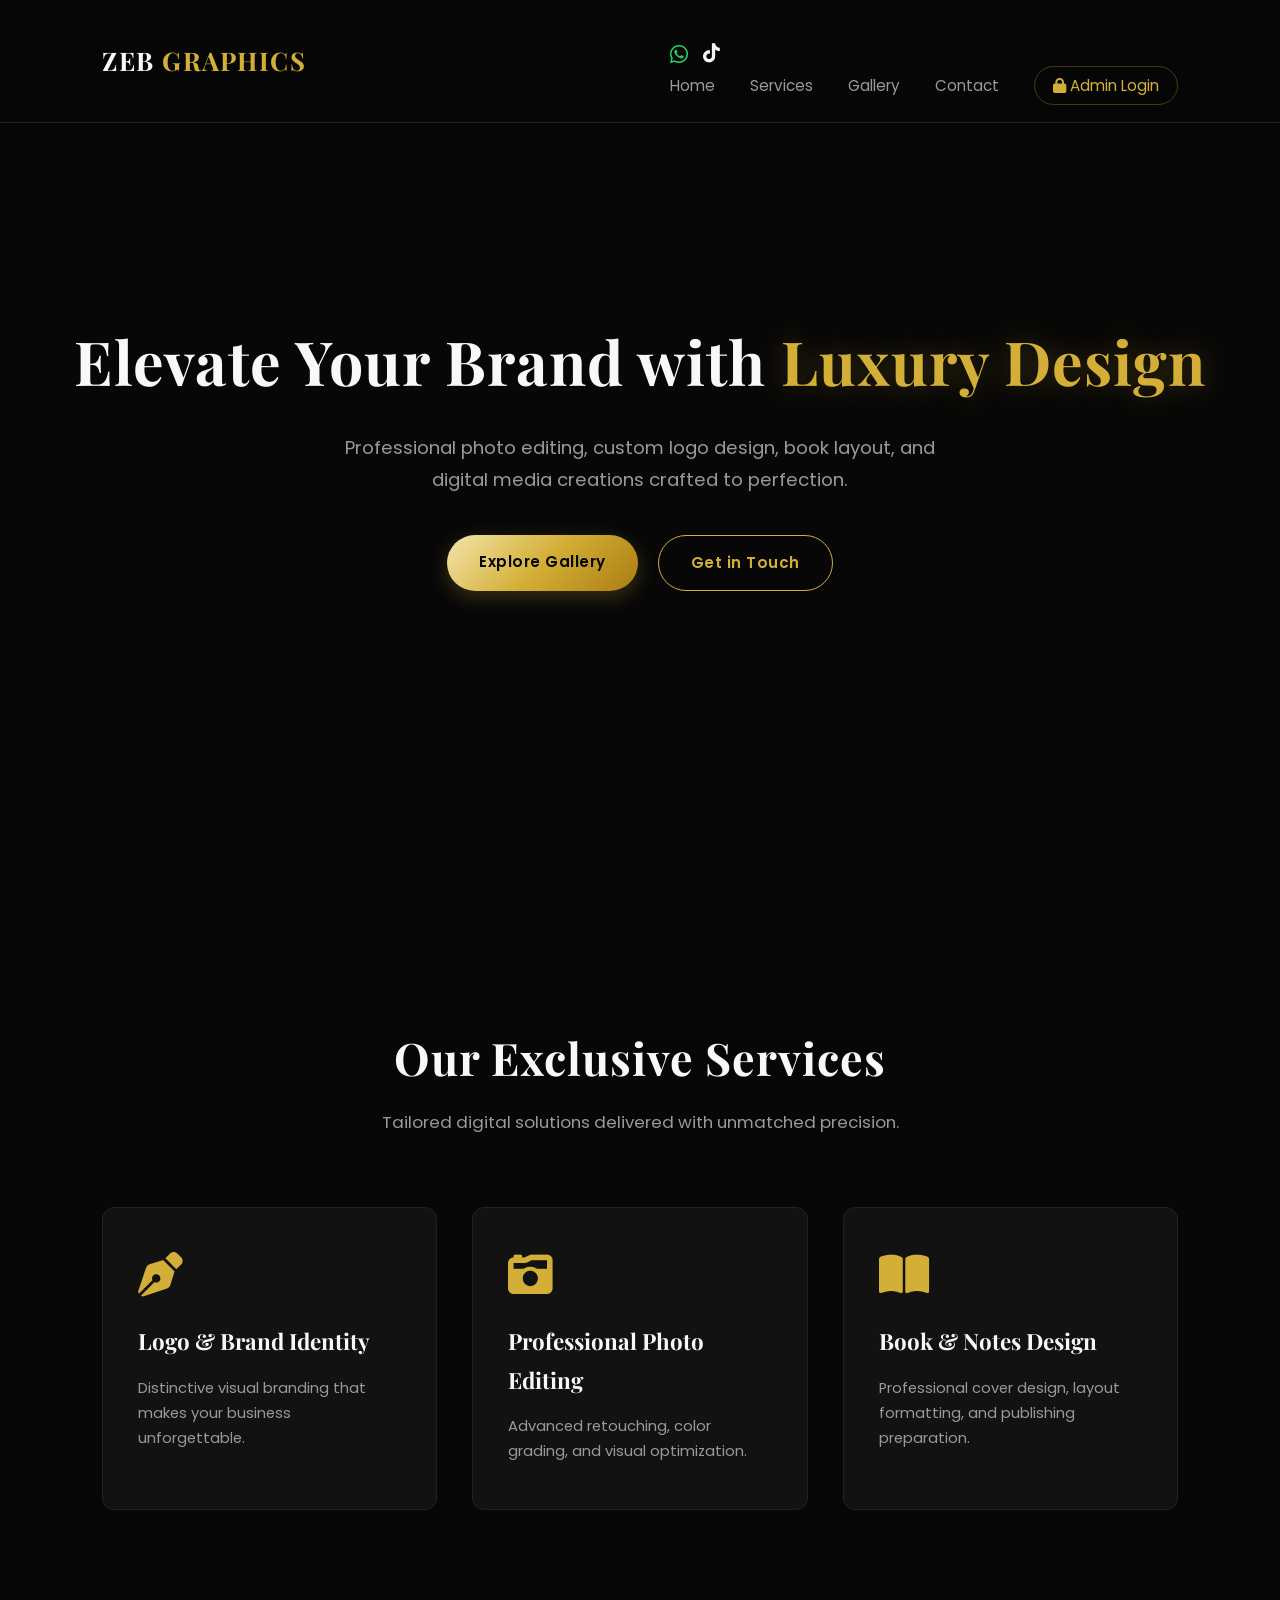
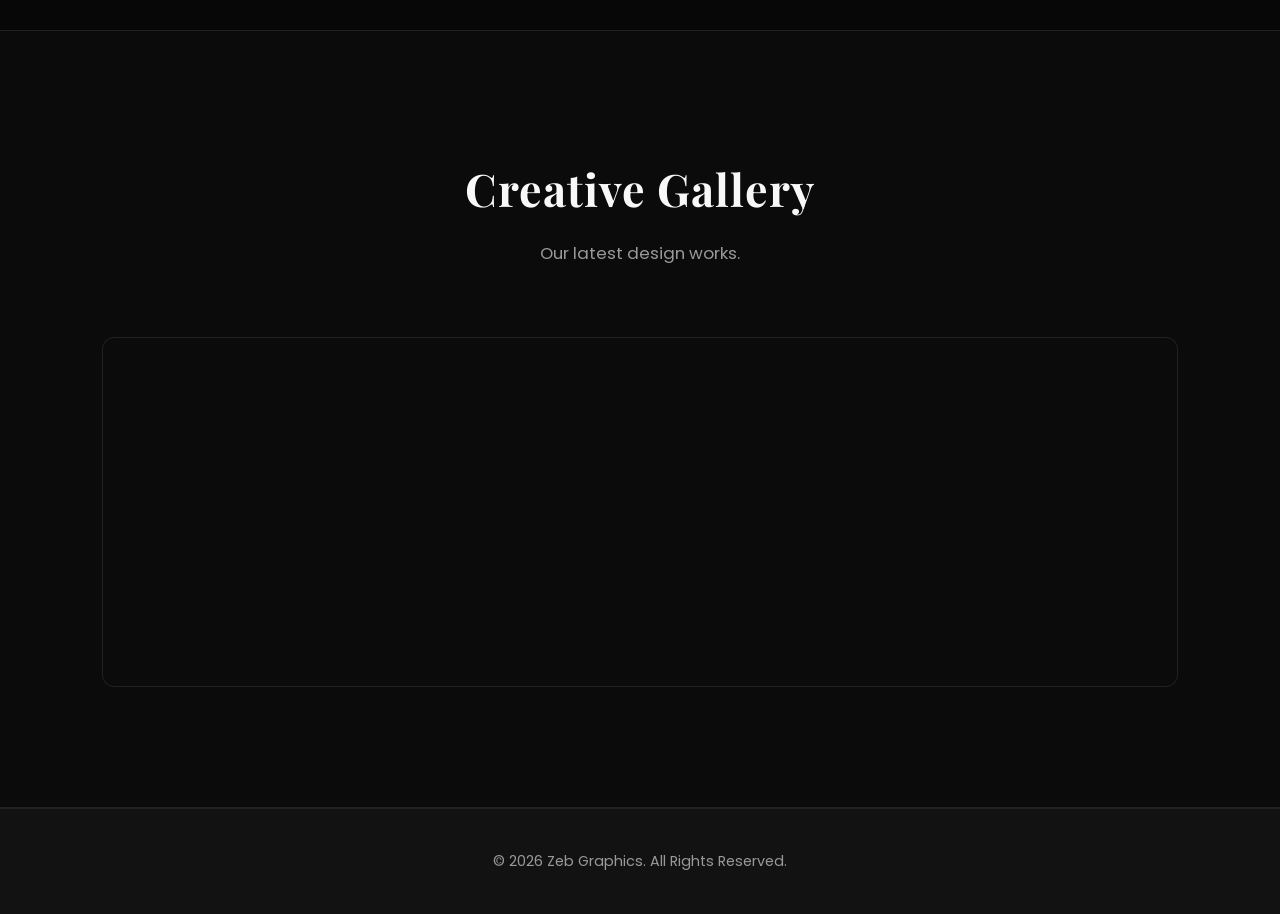
==== index.html @ 619f0d5f "Add files via upload" ====
<!DOCTYPE html>
<html lang="en">
<head>
    <meta charset="UTF-8">
    <meta name="viewport" content="width=device-width, initial-scale=1.0">
    <title>Zeb Graphics | Luxury Digital & Design Studio</title>
    <link href="https://fonts.googleapis.com/css2?family=Playfair+Display:wght@500;700&family=Poppins:wght@300;400;600&display=swap" rel="stylesheet">
    <link rel="stylesheet" href="https://cdnjs.cloudflare.com/ajax/libs/font-awesome/6.4.0/css/all.min.css">
    <link rel="stylesheet" href="style.css">
</head>
<body>

    <!-- Luxury Percentage Loading Screen -->
    <div id="pageLoader" class="loader-overlay">
        <div class="loader-content">
            <svg class="loader-logo-svg" viewBox="0 0 160 50" xmlns="http://www.w3.org/2000/svg">
                <defs>
                    <linearGradient id="goldGradientLoader" x1="0%" y1="0%" x2="100%" y2="100%">
                        <stop offset="0%" stop-color="#f3e5ab" />
                        <stop offset="50%" stop-color="#d4af37" />
                        <stop offset="100%" stop-color="#aa7c11" />
                    </linearGradient>
                </defs>
                <polygon points="5,5 45,5 25,45" fill="none" stroke="url(#goldGradientLoader)" stroke-width="2"/>
                <text x="14" y="31" fill="url(#goldGradientLoader)" font-family="'Playfair Display', serif" font-weight="700" font-size="20">Z</text>
                <text x="54" y="23" fill="#f4f4f4" font-family="'Playfair Display', serif" font-weight="700" font-size="16" letter-spacing="1">ZEB</text>
                <text x="54" y="38" fill="url(#goldGradientLoader)" font-family="'Poppins', sans-serif" font-weight="300" font-size="10" letter-spacing="3">GRAPHICS</text>
            </svg>
            <div class="progress-container">
                <div class="progress-bar" id="progressBar"></div>
            </div>
            <div class="percentage-text" id="percentageText">0%</div>
        </div>
    </div>

    <!-- Header / Navbar -->
    <header id="navbar">
        <div class="logo-container">
            <a href="index.html" class="custom-text-logo">ZEB <span>GRAPHICS</span></a>
        </div>
        <nav>
          <div class="social-buttons" style="display: flex; gap: 15px; align-items: center; margin-top: 15px;">
    <!-- WhatsApp Button -->
    <a href="https://wa.me/923275652796" target="_blank" class="btn-social whatsapp-btn" title="Chat on WhatsApp" style="color: #25d366; font-size: 1.3rem; transition: transform 0.3s;">
        <i class="fa-brands fa-whatsapp"></i>
    </a>
    
    <!-- TikTok Button -->
    <a href="https://www.tiktok.com/@YOUR_USERNAME" target="_blank" class="btn-social tiktok-btn" title="Follow on TikTok" style="color: #f8f8f8; font-size: 1.2rem; transition: transform 0.3s;">
        <i class="fa-brands fa-tiktok"></i>
    </a>
</div>

            <ul class="nav-links" id="navLinks">
                <li><a href="index.html">Home</a></li>
                <li><a href="#services">Services</a></li>
                <li><a href="#portfolio">Gallery</a></li>
                <li><a href="#contact">Contact</a></li>
                <li><a href="admin.html" class="admin-btn-link"><i class="fa-solid fa-lock"></i> Admin Login</a></li>
            </ul>
        </nav>
        <div class="menu-toggle" id="mobile-menu">
            <i class="fa-solid fa-bars"></i>
        </div>
    </header>

    <!-- Hero Section -->
    <section id="hero" class="hero">
        <div class="hero-content">
            <h1>Elevate Your Brand with <span class="gold-text">Luxury Design</span></h1>
            <p>Professional photo editing, custom logo design, book layout, and digital media creations crafted to perfection.</p>
            <div class="hero-btns">
                <a href="#portfolio" class="btn btn-gold">Explore Gallery</a>
                <a href="#contact" class="btn btn-outline">Get in Touch</a>
            </div>
        </div>
    </section>

    <!-- Services Section -->
    <section id="services" class="services">
        <div class="section-title">
            <h2>Our Exclusive Services</h2>
            <p>Tailored digital solutions delivered with unmatched precision.</p>
        </div>
        <div class="services-grid">
            <div class="service-card">
                <i class="fa-solid fa-pen-nib"></i>
                <h3>Logo & Brand Identity</h3>
                <p>Distinctive visual branding that makes your business unforgettable.</p>
            </div>
            <div class="service-card">
                <i class="fa-solid fa-camera-retro"></i>
                <h3>Professional Photo Editing</h3>
                <p>Advanced retouching, color grading, and visual optimization.</p>
            </div>
            <div class="service-card">
                <i class="fa-solid fa-book-open"></i>
                <h3>Book & Notes Design</h3>
                <p>Professional cover design, layout formatting, and publishing preparation.</p>
            </div>
        </div>
    </section>

    <!-- Gallery Section -->
    <section id="portfolio" class="portfolio">
        <div class="section-title">
            <h2>Creative Gallery</h2>
            <p>Our latest design works.</p>
        </div>
        <div class="portfolio-grid" id="publicGallery">
            <div class="portfolio-item" style="background-image: url('https://images.unsplash.com/photo-1542744094-24638eff58bb?auto=format&fit=crop&w=800&q=80');">
                <div class="portfolio-overlay">
                    <h3>Luxury Branding</h3>
                    <p>Identity Design</p>
                </div>
            </div>
        </div>
    </section>

    <!-- Footer -->
    <footer>
        <p>&copy; 2026 Zeb Graphics. All Rights Reserved.</p>
    </footer>

    <script src="script.js"></script>
</body>
</html>
---- style.css ----
@import url('https://fonts.googleapis.com/css2?family=Playfair+Display:wght@500;700&family=Poppins:wght@300;400;600&display=swap');

:root {
    --bg-dark: #070707;
    --bg-card: #121212;
    --bg-card-hover: #1a1a1a;
    --border-color: #222222;
    --border-gold: rgba(212, 175, 55, 0.3);
    --gold: #d4af37;
    --gold-light: #f3e5ab;
    --gold-dark: #aa7c11;
    --text-main: #f8f8f8;
    --text-muted: #999999;
}

* {
    margin: 0;
    padding: 0;
    box-sizing: border-box;
    scroll-behavior: smooth;
}

body {
    font-family: 'Poppins', sans-serif;
    background-color: var(--bg-dark);
    color: var(--text-main);
    line-height: 1.7;
    overflow-x: hidden;
}

/* Luxury Loader Styles */
.loader-overlay {
    position: fixed;
    top: 0;
    left: 0;
    width: 100%;
    height: 100%;
    background-color: var(--bg-dark);
    display: flex;
    justify-content: center;
    align-items: center;
    z-index: 99999;
    transition: opacity 0.6s ease, visibility 0.6s ease;
}

.loader-overlay.fade-out {
    opacity: 0;
    visibility: hidden;
}

.loader-content {
    text-align: center;
    display: flex;
    flex-direction: column;
    align-items: center;
    gap: 20px;
    width: 280px;
}

.loader-logo-svg {
    width: 180px;
    height: 60px;
}

.progress-container {
    width: 100%;
    height: 4px;
    background-color: var(--border-color);
    border-radius: 10px;
    overflow: hidden;
    border: 1px solid var(--border-gold);
}

.progress-bar {
    width: 0%;
    height: 100%;
    background: linear-gradient(90deg, var(--gold-dark), var(--gold), var(--gold-light));
    border-radius: 10px;
}

.percentage-text {
    font-family: 'Playfair Display', serif;
    color: var(--gold);
    font-size: 1.4rem;
    font-weight: 700;
    letter-spacing: 3px;
}

/* Header & Navbar */
header {
    position: fixed;
    top: 0;
    left: 0;
    width: 100%;
    display: flex;
    justify-content: space-between;
    align-items: center;
    padding: 22px 8%;
    background: rgba(7, 7, 7, 0.9);
    backdrop-filter: blur(15px);
    border-bottom: 1px solid var(--border-color);
    z-index: 1000;
}

.custom-text-logo {
    font-family: 'Playfair Display', serif;
    font-size: 1.6rem;
    font-weight: 700;
    color: var(--text-main);
    text-decoration: none;
    letter-spacing: 1.5px;
}

.custom-text-logo span {
    color: var(--gold);
}

.nav-links {
    list-style: none;
    display: flex;
    gap: 35px;
    align-items: center;
}

.nav-links a {
    text-decoration: none;
    color: var(--text-muted);
    font-size: 0.95rem;
    font-weight: 400;
    transition: color 0.3s ease;
}

.nav-links a:hover {
    color: var(--gold);
}

.admin-btn-link {
    color: var(--gold) !important;
    border: 1px solid var(--border-gold);
    padding: 8px 18px;
    border-radius: 30px;
    transition: all 0.3s ease !important;
}

.admin-btn-link:hover {
    background: rgba(212, 175, 55, 0.1);
    border-color: var(--gold);
}

.menu-toggle {
    display: none;
    font-size: 1.6rem;
    color: var(--gold);
    cursor: pointer;
}

/* Buttons */
.btn {
    display: inline-block;
    padding: 14px 32px;
    border-radius: 30px;
    font-weight: 600;
    text-decoration: none;
    transition: all 0.3s ease;
    cursor: pointer;
    text-align: center;
    border: none;
    font-size: 0.95rem;
    letter-spacing: 0.5px;
}

.btn-gold {
    background: linear-gradient(135deg, var(--gold-light), var(--gold), var(--gold-dark));
    color: #070707;
    box-shadow: 0 6px 20px rgba(212, 175, 55, 0.25);
}

.btn-gold:hover {
    transform: translateY(-3px);
    box-shadow: 0 8px 25px rgba(212, 175, 55, 0.4);
}

.btn-outline {
    background: transparent;
    border: 1px solid var(--gold);
    color: var(--gold);
}

.btn-outline:hover {
    background: rgba(212, 175, 55, 0.1);
    transform: translateY(-3px);
}

/* Hero Section */
.hero {
    height: 100vh;
    display: flex;
    justify-content: center;
    align-items: center;
    text-align: center;
    padding: 0 20px;
    background: linear-gradient(rgba(7, 7, 7, 0.75), rgba(7, 7, 7, 0.9)), url('https://images.unsplash.com/photo-1618005182384-a83a8bd57fbe?auto=format&fit=crop&w=1920&q=80') center/cover;
}

.hero h1 {
    font-family: 'Playfair Display', serif;
    font-size: 3.8rem;
    font-weight: 700;
    margin-bottom: 20px;
    letter-spacing: 1px;
}

.gold-text {
    color: var(--gold);
    text-shadow: 0 0 30px rgba(212, 175, 55, 0.3);
}

.hero p {
    color: var(--text-muted);
    font-size: 1.15rem;
    margin-bottom: 40px;
    max-width: 650px;
    margin-left: auto;
    margin-right: auto;
}

.hero-btns {
    display: flex;
    justify-content: center;
    gap: 20px;
}

/* Services Section */
.services {
    padding: 120px 8%;
    background-color: var(--bg-dark);
}

.section-title {
    text-align: center;
    margin-bottom: 70px;
}

.section-title h2 {
    font-family: 'Playfair Display', serif;
    font-size: 2.8rem;
    margin-bottom: 12px;
    letter-spacing: 1px;
}

.section-title p {
    color: var(--text-muted);
    font-size: 1.05rem;
}

.services-grid {
    display: grid;
    grid-template-columns: repeat(auto-fit, minmax(280px, 1fr));
    gap: 35px;
}

.service-card {
    background: var(--bg-card);
    border: 1px solid var(--border-color);
    padding: 45px 35px;
    border-radius: 12px;
    transition: all 0.4s ease;
}

.service-card:hover {
    border-color: var(--gold);
    background: var(--bg-card-hover);
    transform: translateY(-8px);
    box-shadow: 0 10px 30px rgba(0, 0, 0, 0.5);
}

.service-card i {
    font-size: 2.8rem;
    color: var(--gold);
    margin-bottom: 25px;
}

.service-card h3 {
    font-family: 'Playfair Display', serif;
    font-size: 1.4rem;
    margin-bottom: 15px;
}

.service-card p {
    color: var(--text-muted);
    font-size: 0.92rem;
}

/* Portfolio Section */
.portfolio {
    padding: 120px 8%;
    background-color: #0b0b0b;
    border-top: 1px solid var(--border-color);
    border-bottom: 1px solid var(--border-color);
}

.portfolio-grid {
    display: grid;
    grid-template-columns: repeat(auto-fit, minmax(320px, 1fr));
    gap: 30px;
}

.portfolio-item {
    height: 350px;
    background-size: cover;
    background-position: center;
    border-radius: 12px;
    position: relative;
    overflow: hidden;
    border: 1px solid var(--border-color);
    transition: transform 0.4s ease;
}

.portfolio-item:hover {
    transform: scale(1.02);
}

.portfolio-overlay {
    position: absolute;
    bottom: 0;
    left: 0;
    width: 100%;
    height: 100%;
    background: linear-gradient(to top, rgba(7,7,7,0.95), rgba(7,7,7,0.2));
    display: flex;
    flex-direction: column;
    justify-content: flex-end;
    padding: 30px;
    opacity: 0;
    transition: opacity 0.4s ease;
}

.portfolio-item:hover .portfolio-overlay {
    opacity: 1;
}

.portfolio-overlay h3 {
    color: var(--gold);
    font-family: 'Playfair Display', serif;
    font-size: 1.5rem;
    margin-bottom: 5px;
}

.portfolio-overlay p {
    color: var(--text-muted);
    font-size: 0.9rem;
}

/* Forms (Contact & Admin) */
.contact-form {
    background: var(--bg-card);
    border: 1px solid var(--border-color);
    padding: 45px;
    border-radius: 12px;
}

.contact-form input, 
.contact-form textarea {
    width: 100%;
    padding: 16px;
    background: var(--bg-dark);
    border: 1px solid var(--border-color);
    border-radius: 8px;
    color: var(--text-main);
    font-family: 'Poppins', sans-serif;
    font-size: 0.95rem;
    margin-bottom: 15px;
    transition: border-color 0.3s ease;
}

.contact-form input:focus, 
.contact-form textarea:focus {
    border-color: var(--gold);
    outline: none;
}

/* Footer */
footer {
    text-align: center;
    padding: 40px 8%;
    background-color: var(--bg-card);
    border-top: 1px solid var(--border-color);
    color: var(--text-muted);
    font-size: 0.9rem;
}

/* Mobile Responsive */
@media (max-width: 900px) {
    .menu-toggle {
        display: block;
    }
    .nav-links {
        display: none;
        flex-direction: column;
        position: absolute;
        top: 100%;
        left: 0;
        width: 100%;
        background: rgba(7, 7, 7, 0.98);
        border-bottom: 1px solid var(--border-color);
        padding: 40px 0;
        gap: 25px;
        text-align: center;
        backdrop-filter: blur(20px);
    }
    .nav-links.active {
        display: flex;
    }
    .hero h1 {
        font-size: 2.6rem;
    }
    .hero p {
        font-size: 1rem;
    }
}
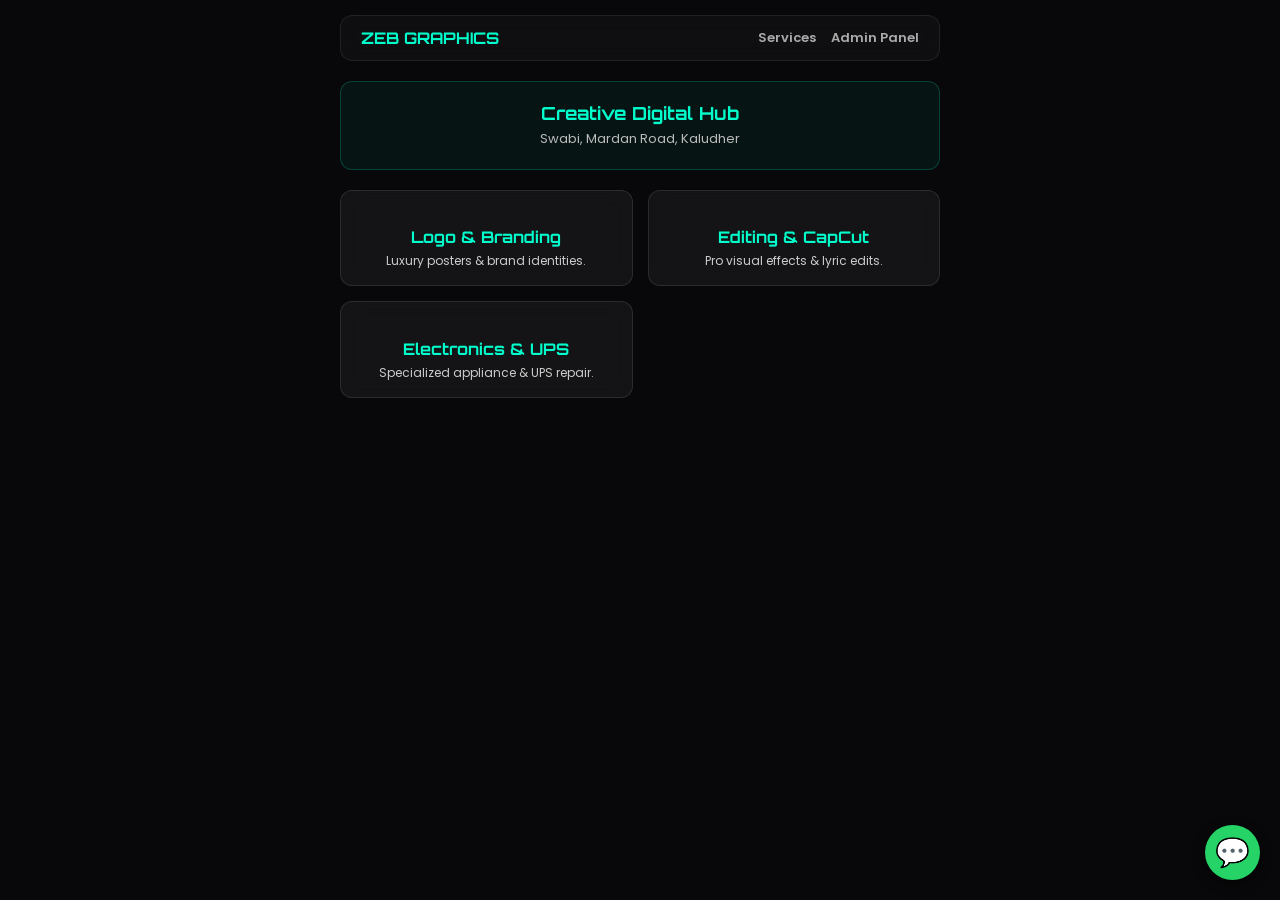
==== commit ad15f149: "Add files via upload" ====
--- a/index.html
+++ b/index.html
@@ -3,125 +3,379 @@
 <head>
     <meta charset="UTF-8">
     <meta name="viewport" content="width=device-width, initial-scale=1.0">
-    <title>Zeb Graphics | Luxury Digital & Design Studio</title>
-    <link href="https://fonts.googleapis.com/css2?family=Playfair+Display:wght@500;700&family=Poppins:wght@300;400;600&display=swap" rel="stylesheet">
-    <link rel="stylesheet" href="https://cdnjs.cloudflare.com/ajax/libs/font-awesome/6.4.0/css/all.min.css">
+    <title>Zeb Graphics - Ultimate Studio</title>
+    <!-- Linked External CSS -->
     <link rel="stylesheet" href="style.css">
+    <link href="https://fonts.googleapis.com/css2?family=Orbitron:wght@500;700&family=Poppins:wght@300;400;600&display=swap" rel="stylesheet">
 </head>
 <body>
 
-    <!-- Luxury Percentage Loading Screen -->
-    <div id="pageLoader" class="loader-overlay">
-        <div class="loader-content">
-            <svg class="loader-logo-svg" viewBox="0 0 160 50" xmlns="http://www.w3.org/2000/svg">
-                <defs>
-                    <linearGradient id="goldGradientLoader" x1="0%" y1="0%" x2="100%" y2="100%">
-                        <stop offset="0%" stop-color="#f3e5ab" />
-                        <stop offset="50%" stop-color="#d4af37" />
-                        <stop offset="100%" stop-color="#aa7c11" />
-                    </linearGradient>
-                </defs>
-                <polygon points="5,5 45,5 25,45" fill="none" stroke="url(#goldGradientLoader)" stroke-width="2"/>
-                <text x="14" y="31" fill="url(#goldGradientLoader)" font-family="'Playfair Display', serif" font-weight="700" font-size="20">Z</text>
-                <text x="54" y="23" fill="#f4f4f4" font-family="'Playfair Display', serif" font-weight="700" font-size="16" letter-spacing="1">ZEB</text>
-                <text x="54" y="38" fill="url(#goldGradientLoader)" font-family="'Poppins', sans-serif" font-weight="300" font-size="10" letter-spacing="3">GRAPHICS</text>
-            </svg>
-            <div class="progress-container">
-                <div class="progress-bar" id="progressBar"></div>
-            </div>
-            <div class="percentage-text" id="percentageText">0%</div>
+    <!-- Modern Glassmorphism Preloader -->
+    <div id="preloader">
+        <div class="loader-box">
+            <div class="loader-logo">ZEB STUDIO</div>
+            <div class="spinner-ring"></div>
+            <div class="loader-counter" id="loaderCount">0%</div>
         </div>
     </div>
 
-    <!-- Header / Navbar -->
-    <header id="navbar">
-        <div class="logo-container">
-            <a href="index.html" class="custom-text-logo">ZEB <span>GRAPHICS</span></a>
-        </div>
-        <nav>
-          <div class="social-buttons" style="display: flex; gap: 15px; align-items: center; margin-top: 15px;">
-    <!-- WhatsApp Button -->
-    <a href="https://wa.me/923275652796" target="_blank" class="btn-social whatsapp-btn" title="Chat on WhatsApp" style="color: #25d366; font-size: 1.3rem; transition: transform 0.3s;">
-        <i class="fa-brands fa-whatsapp"></i>
+    <!-- Fullscreen Image Preview Modal -->
+    <div id="imgModal" onclick="closeModal()">
+        <img id="modalImg" src="" alt="Full View">
+        <button onclick="closeModal()">Close Preview</button>
+    </div>
+
+    <!-- Floating WhatsApp Button -->
+    <a href="https://wa.me/923000000000?text=Hello%20Zeb%20Graphics,%20I%20want%20to%20discuss%20about%20your%20services!" class="whatsapp-float" target="_blank" title="Chat on WhatsApp">
+        💬
     </a>
-    
-    <!-- TikTok Button -->
-    <a href="https://www.tiktok.com/@YOUR_USERNAME" target="_blank" class="btn-social tiktok-btn" title="Follow on TikTok" style="color: #f8f8f8; font-size: 1.2rem; transition: transform 0.3s;">
-        <i class="fa-brands fa-tiktok"></i>
-    </a>
-</div>
-
-            <ul class="nav-links" id="navLinks">
-                <li><a href="index.html">Home</a></li>
-                <li><a href="#services">Services</a></li>
-                <li><a href="#portfolio">Gallery</a></li>
-                <li><a href="#contact">Contact</a></li>
-                <li><a href="admin.html" class="admin-btn-link"><i class="fa-solid fa-lock"></i> Admin Login</a></li>
-            </ul>
-        </nav>
-        <div class="menu-toggle" id="mobile-menu">
-            <i class="fa-solid fa-bars"></i>
-        </div>
-    </header>
-
-    <!-- Hero Section -->
-    <section id="hero" class="hero">
-        <div class="hero-content">
-            <h1>Elevate Your Brand with <span class="gold-text">Luxury Design</span></h1>
-            <p>Professional photo editing, custom logo design, book layout, and digital media creations crafted to perfection.</p>
-            <div class="hero-btns">
-                <a href="#portfolio" class="btn btn-gold">Explore Gallery</a>
-                <a href="#contact" class="btn btn-outline">Get in Touch</a>
+
+    <!-- Main Workspace -->
+    <div id="workspace">
+        <header class="top-nav">
+            <h2>ZEB GRAPHICS</h2>
+            <div class="nav-pills">
+                <span onclick="switchTab('services')">Services</span>
+                <span onclick="switchTab('admin')">Admin Panel</span>
             </div>
-        </div>
-    </section>
-
-    <!-- Services Section -->
-    <section id="services" class="services">
-        <div class="section-title">
-            <h2>Our Exclusive Services</h2>
-            <p>Tailored digital solutions delivered with unmatched precision.</p>
-        </div>
-        <div class="services-grid">
-            <div class="service-card">
-                <i class="fa-solid fa-pen-nib"></i>
-                <h3>Logo & Brand Identity</h3>
-                <p>Distinctive visual branding that makes your business unforgettable.</p>
-            </div>
-            <div class="service-card">
-                <i class="fa-solid fa-camera-retro"></i>
-                <h3>Professional Photo Editing</h3>
-                <p>Advanced retouching, color grading, and visual optimization.</p>
-            </div>
-            <div class="service-card">
-                <i class="fa-solid fa-book-open"></i>
-                <h3>Book & Notes Design</h3>
-                <p>Professional cover design, layout formatting, and publishing preparation.</p>
-            </div>
-        </div>
-    </section>
-
-    <!-- Gallery Section -->
-    <section id="portfolio" class="portfolio">
-        <div class="section-title">
-            <h2>Creative Gallery</h2>
-            <p>Our latest design works.</p>
-        </div>
-        <div class="portfolio-grid" id="publicGallery">
-            <div class="portfolio-item" style="background-image: url('https://images.unsplash.com/photo-1542744094-24638eff58bb?auto=format&fit=crop&w=800&q=80');">
-                <div class="portfolio-overlay">
-                    <h3>Luxury Branding</h3>
-                    <p>Identity Design</p>
+        </header>
+
+        <main class="content-container">
+            <!-- Services View -->
+            <section id="services-view" class="view-section active">
+                <div class="hero-banner">
+                    <h3>Creative Digital Hub</h3>
+                    <p>Swabi, Mardan Road, Kaludher</p>
                 </div>
-            </div>
-        </div>
-    </section>
-
-    <!-- Footer -->
-    <footer>
-        <p>&copy; 2026 Zeb Graphics. All Rights Reserved.</p>
-    </footer>
-
-    <script src="script.js"></script>
+                <div class="cards-deck" id="cardsDeck">
+                    <!-- Dynamic cards will load here -->
+                </div>
+            </section>
+
+            <!-- Admin View (Protected with Login) -->
+            <section id="admin-view" class="view-section">
+                
+                <!-- 1. Login Form (Shown when NOT logged in) -->
+                <div id="loginCard" class="admin-card">
+                    <h3>Admin Login</h3>
+                    <p>Enter credentials to access manager</p>
+                    <div class="admin-form" style="margin-top: 15px;">
+                        <input type="text" id="loginUser" placeholder="Username (e.g. admin)">
+                        <input type="password" id="loginPass" placeholder="Password (e.g. zeb123)">
+                        <button class="neon-btn" type="button" onclick="handleLogin()" style="margin-top: 10px;">Login to Panel</button>
+                    </div>
+                </div>
+
+                <!-- 2. Actual Admin Panel Dashboard (Shown AFTER successful login) -->
+                <div id="dashboardCard" class="admin-card" style="display: none;">
+                    
+                    <!-- Status Indicator -->
+                    <div class="admin-status-bar">
+                        <span style="color: #00ffcc; font-weight: bold;">🟢 Status: Logged In as Admin</span>
+                        <button onclick="handleLogout()" style="background: #ff3366; color: #fff; border: none; padding: 4px 10px; border-radius: 4px; cursor: pointer; font-size: 10px;">Logout</button>
+                    </div>
+
+                    <h3 id="formHeading">Add New Service</h3>
+                    <p>Upload, edit, download & manage items</p>
+                    
+                    <!-- Hidden Index for Editing -->
+                    <input type="hidden" id="editIndex" value="-1">
+
+                    <div class="admin-form">
+                        <input type="text" id="serviceTitle" placeholder="Service Title (e.g. Video Editing)">
+                        <input type="text" id="serviceDesc" placeholder="Short Description">
+                        
+                        <!-- File Upload from Phone Storage -->
+                        <div class="file-upload-box">
+                            <label for="imageFile">Select Photo from Phone:</label>
+                            <input type="file" id="imageFile" accept="image/*">
+                        </div>
+
+                        <button class="neon-btn" type="button" id="saveBtn" onclick="saveOrUpdateService()" style="margin-top: 15px;">+ Save Service</button>
+                    </div>
+
+                    <!-- Manage Existing List with Open/Download/Edit/Delete Options -->
+                    <div class="manage-list-box" style="margin-top: 20px;">
+                        <h4 style="font-size: 12px; color: #00ffcc; margin-bottom: 8px;">Existing Services Manager</h4>
+                        <div id="adminServiceList" style="display: flex; flex-direction: column; gap: 8px; max-height: 180px; overflow-y: auto;">
+                            <!-- Items populated via JS -->
+                        </div>
+                    </div>
+
+                    <div class="action-grid" style="margin-top: 15px;">
+                        <button class="neon-btn danger" type="button" onclick="clearAllServices()">Clear All</button>
+                        <button class="neon-btn" type="button" onclick="cycleTheme()">Switch Theme</button>
+                    </div>
+                </div>
+
+            </section>
+        </main>
+    </div>
+
+    <script>
+        // Preloader Logic
+        let val = 0;
+        const countText = document.getElementById('loaderCount');
+        const preloader = document.getElementById('preloader');
+        const workspace = document.getElementById('workspace');
+
+        let loadInterval = setInterval(() => {
+            val += 25;
+            countText.innerText = val + '%';
+            if(val >= 100) {
+                clearInterval(loadInterval);
+                preloader.style.opacity = '0';
+                setTimeout(() => {
+                    preloader.style.display = 'none';
+                    workspace.style.opacity = '1';
+                }, 400);
+            }
+        }, 20);
+
+        // Check Login Session on Load
+        function checkLoginState() {
+            let isLoggedIn = sessionStorage.getItem('zeb_admin_logged');
+            let loginCard = document.getElementById('loginCard');
+            let dashboardCard = document.getElementById('dashboardCard');
+
+            if(isLoggedIn === 'true') {
+                loginCard.style.display = 'none';
+                dashboardCard.style.display = 'block';
+            } else {
+                loginCard.style.display = 'block';
+                dashboardCard.style.display = 'none';
+            }
+        }
+
+        // Login Handler
+        function handleLogin() {
+            let u = document.getElementById('loginUser').value.trim();
+            let p = document.getElementById('loginPass').value.trim();
+
+            if(u === 'admin' && p === 'zeb123') {
+                sessionStorage.setItem('zeb_admin_logged', 'true');
+                document.getElementById('loginUser').value = '';
+                document.getElementById('loginPass').value = '';
+                checkLoginState();
+                alert('Successfully Logged In as Admin!');
+            } else {
+                alert('Invalid Username or Password!');
+            }
+        }
+
+        // Logout Handler
+        function handleLogout() {
+            sessionStorage.removeItem('zeb_admin_logged');
+            checkLoginState();
+            alert('Logged out successfully.');
+        }
+
+        // Tab Switcher Function
+        function switchTab(tabName) {
+            const sView = document.getElementById('services-view');
+            const aView = document.getElementById('admin-view');
+            if(tabName === 'services') {
+                sView.classList.add('active');
+                aView.classList.remove('active');
+            } else {
+                aView.classList.add('active');
+                sView.classList.remove('active');
+                checkLoginState();
+            }
+        }
+
+        // Default Services Data
+        let defaultServices = [
+            { title: "Logo & Branding", desc: "Luxury posters & brand identities.", img: "" },
+            { title: "Editing & CapCut", desc: "Pro visual effects & lyric edits.", img: "" },
+            { title: "Electronics & UPS", desc: "Specialized appliance & UPS repair.", img: "" }
+        ];
+
+        // Load Services Function
+        function loadServices() {
+            try {
+                let saved = localStorage.getItem('zeb_services');
+                let services = saved ? JSON.parse(saved) : defaultServices;
+                
+                const deck = document.getElementById('cardsDeck');
+                deck.innerHTML = '';
+                services.forEach((item) => {
+                    const div = document.createElement('div');
+                    div.className = 'glass-card';
+                    let imgHtml = item.img ? `<img src="${item.img}" class="card-img" alt="Service Image" onclick="openModal('${item.img}')" title="Click to Open/View">` : '';
+                    div.innerHTML = `${imgHtml}<h4>${item.title}</h4><p>${item.desc}</p>`;
+                    deck.appendChild(div);
+                });
+
+                const adminList = document.getElementById('adminServiceList');
+                adminList.innerHTML = '';
+                services.forEach((item, index) => {
+                    const row = document.createElement('div');
+                    row.style.cssText = "display: flex; justify-content: space-between; align-items: center; background: rgba(255,255,255,0.03); padding: 6px 10px; border-radius: 4px; font-size: 11px;";
+                    
+                    let downloadBtn = item.img ? `<button onclick="downloadServiceImage(${index})" style="background: #3399ff; color: #fff; border: none; padding: 3px 6px; border-radius: 3px; cursor: pointer; font-size: 9px; margin-right: 3px;">Down</button>` : '';
+
+                    row.innerHTML = `
+                        <span style="color: #fff; overflow: hidden; text-overflow: ellipsis; white-space: nowrap; max-width: 140px;">${item.title}</span>
+                        <div>
+                            ${downloadBtn}
+                            <button onclick="editService(${index})" style="background: #00ffcc; border: none; padding: 3px 6px; border-radius: 3px; cursor: pointer; font-size: 9px; margin-right: 3px; font-weight: bold;">Edit</button>
+                            <button onclick="deleteService(${index})" style="background: #ff3366; color: #fff; border: none; padding: 3px 6px; border-radius: 3px; cursor: pointer; font-size: 9px;">Del</button>
+                        </div>
+                    `;
+                    adminList.appendChild(row);
+                });
+
+            } catch(err) {
+                console.error("Storage load error:", err);
+            }
+        }
+
+        // Open Image Modal Viewer
+        function openModal(imgSrc) {
+            document.getElementById('modalImg').src = imgSrc;
+            document.getElementById('imgModal').style.display = 'flex';
+        }
+
+        function closeModal() {
+            document.getElementById('imgModal').style.display = 'none';
+        }
+
+        // Download Single Service Image
+        function downloadServiceImage(index) {
+            let saved = localStorage.getItem('zeb_services');
+            let services = saved ? JSON.parse(saved) : defaultServices;
+            let item = services[index];
+            if(item && item.img) {
+                let link = document.createElement('a');
+                link.href = item.img;
+                link.download = (item.title || 'service') + '_zeb.jpg';
+                document.body.appendChild(link);
+                link.click();
+                document.body.removeChild(link);
+            }
+        }
+
+        // Save or Update Service Item
+        function saveOrUpdateService() {
+            let titleInput = document.getElementById('serviceTitle');
+            let descInput = document.getElementById('serviceDesc');
+            let imageInput = document.getElementById('imageFile');
+            let editIndex = document.getElementById('editIndex').value;
+            
+            if(!titleInput.value.trim()) {
+                alert('Please enter a service title!');
+                return;
+            }
+
+            let title = titleInput.value;
+            let desc = descInput.value || 'Professional studio service.';
+
+            let saved = localStorage.getItem('zeb_services');
+            let services = saved ? JSON.parse(saved) : defaultServices;
+
+            if(imageInput.files && imageInput.files[0]) {
+                let reader = new FileReader();
+                reader.onload = function(e) {
+                    let img = new Image();
+                    img.onload = function() {
+                        let canvas = document.createElement('canvas');
+                        let MAX_DIM = 800;
+                        let width = img.width;
+                        let height = img.height;
+
+                        if (width > height) {
+                            if (width > MAX_DIM) { height *= MAX_DIM / width; width = MAX_DIM; }
+                        } else {
+                            if (height > MAX_DIM) { width *= MAX_DIM / height; height = MAX_DIM; }
+                        }
+
+                        canvas.width = width;
+                        canvas.height = height;
+                        let ctx = canvas.getContext('2d');
+                        ctx.drawImage(img, 0, 0, width, height);
+                        
+                        let compressedDataUrl = canvas.toDataURL('image/jpeg', 0.85);
+                        processSave(services, title, desc, compressedDataUrl, editIndex);
+                    }
+                    img.src = e.target.result;
+                }
+                reader.readAsDataURL(imageInput.files[0]);
+            } else {
+                let existingImg = "";
+                if(editIndex !== "-1") {
+                    existingImg = services[editIndex].img || "";
+                }
+                processSave(services, title, desc, existingImg, editIndex);
+            }
+        }
+
+        function processSave(services, title, desc, img, editIndex) {
+            if(editIndex === "-1") {
+                services.push({ title: title, desc: desc, img: img });
+            } else {
+                services[editIndex] = { title: title, desc: desc, img: img };
+                document.getElementById('editIndex').value = "-1";
+                document.getElementById('formHeading').innerText = "Add New Service";
+                document.getElementById('saveBtn').innerText = "+ Save Service";
+            }
+
+            try {
+                localStorage.setItem('zeb_services', JSON.stringify(services));
+                document.getElementById('serviceTitle').value = '';
+                document.getElementById('serviceDesc').value = '';
+                document.getElementById('imageFile').value = '';
+                loadServices();
+                switchTab('services');
+            } catch(e) {
+                alert('Storage is full!');
+            }
+        }
+
+        // Edit Service Setup
+        function editService(index) {
+            let saved = localStorage.getItem('zeb_services');
+            let services = saved ? JSON.parse(saved) : defaultServices;
+            let item = services[index];
+
+            document.getElementById('serviceTitle').value = item.title;
+            document.getElementById('serviceDesc').value = item.desc;
+            document.getElementById('editIndex').value = index;
+            document.getElementById('formHeading').innerText = "Edit Service #" + (index + 1);
+            document.getElementById('saveBtn').innerText = "Update Service";
+            
+            switchTab('admin');
+        }
+
+        // Delete Single Service
+        function deleteService(index) {
+            let saved = localStorage.getItem('zeb_services');
+            let services = saved ? JSON.parse(saved) : defaultServices;
+            
+            services.splice(index, 1);
+            localStorage.setItem('zeb_services', JSON.stringify(services));
+            loadServices();
+        }
+
+        // Clear All Services Function
+        function clearAllServices() {
+            if(confirm('Are you sure you want to clear all services?')) {
+                localStorage.removeItem('zeb_services');
+                loadServices();
+            }
+        }
+
+        // Theme Switcher Function
+        const themes = ['#08080a', '#050f14', '#14050a'];
+        let tIdx = 0;
+        function cycleTheme() {
+            tIdx = (tIdx + 1) % themes.length;
+            document.body.style.backgroundColor = themes[tIdx];
+        }
+
+        // Run immediately when script loads
+        loadServices();
+        checkLoginState();
+    </script>
 </body>
 </html>
--- a/style.css
+++ b/style.css
@@ -1,420 +1,361 @@
-@import url('https://fonts.googleapis.com/css2?family=Playfair+Display:wght@500;700&family=Poppins:wght@300;400;600&display=swap');
-
-:root {
-    --bg-dark: #070707;
-    --bg-card: #121212;
-    --bg-card-hover: #1a1a1a;
-    --border-color: #222222;
-    --border-gold: rgba(212, 175, 55, 0.3);
-    --gold: #d4af37;
-    --gold-light: #f3e5ab;
-    --gold-dark: #aa7c11;
-    --text-main: #f8f8f8;
-    --text-muted: #999999;
-}
-
-* {
+/* Base Styling & Theme */
+body {
+    background-color: #08080a;
+    color: #fff;
+    font-family: 'Poppins', sans-serif;
     margin: 0;
     padding: 0;
-    box-sizing: border-box;
-    scroll-behavior: smooth;
-}
-
-body {
-    font-family: 'Poppins', sans-serif;
-    background-color: var(--bg-dark);
-    color: var(--text-main);
-    line-height: 1.7;
-    overflow-x: hidden;
-}
-
-/* Luxury Loader Styles */
-.loader-overlay {
+    transition: background-color 0.3s ease;
+}
+
+/* Preloader Style */
+#preloader {
     position: fixed;
     top: 0;
     left: 0;
     width: 100%;
     height: 100%;
-    background-color: var(--bg-dark);
+    background: #08080a;
     display: flex;
     justify-content: center;
     align-items: center;
     z-index: 99999;
-    transition: opacity 0.6s ease, visibility 0.6s ease;
-}
-
-.loader-overlay.fade-out {
+    transition: opacity 0.4s ease;
+}
+
+.loader-box {
+    text-align: center;
+}
+
+.loader-logo {
+    font-family: 'Orbitron', sans-serif;
+    font-size: 20px;
+    color: #00ffcc;
+    letter-spacing: 2px;
+    margin-bottom: 15px;
+}
+
+.spinner-ring {
+    width: 50px;
+    height: 50px;
+    border: 3px solid rgba(255,255,255,0.1);
+    border-top: 3px solid #00ffcc;
+    border-radius: 50%;
+    animation: spin 0.8s linear infinite;
+    margin: 0 auto 10px auto;
+}
+
+.loader-counter {
+    font-family: 'Orbitron', sans-serif;
+    font-size: 14px;
+    color: #aaa;
+}
+
+@keyframes spin {
+    0% { transform: rotate(0deg); }
+    100% { transform: rotate(360deg); }
+}
+
+/* Workspace */
+#workspace {
     opacity: 0;
-    visibility: hidden;
-}
-
-.loader-content {
+    transition: opacity 0.4s ease;
+    max-width: 600px;
+    margin: 0 auto;
+    padding: 15px;
+}
+
+/* Top Navigation */
+.top-nav {
+    display: flex;
+    justify-content: space-between;
+    align-items: center;
+    background: rgba(255, 255, 255, 0.03);
+    border: 1px solid rgba(255, 255, 255, 0.08);
+    padding: 12px 20px;
+    border-radius: 12px;
+    backdrop-filter: blur(10px);
+    margin-bottom: 20px;
+}
+
+.brand-container {
+    display: flex;
+    align-items: center;
+}
+
+.top-nav h2 {
+    font-family: 'Orbitron', sans-serif;
+    font-size: 16px;
+    color: #00ffcc;
+    margin: 0;
+}
+
+.nav-logo-img {
+    max-height: 35px;
+    max-width: 140px;
+    object-fit: contain;
+    border-radius: 4px;
+}
+
+.nav-pills {
+    display: flex;
+    gap: 15px;
+    font-size: 13px;
+    font-weight: 600;
+    cursor: pointer;
+}
+
+.nav-pills span {
+    color: #aaa;
+    transition: color 0.2s;
+}
+
+.nav-pills span:hover {
+    color: #00ffcc;
+}
+
+/* View Sections */
+.view-section {
+    display: none;
+}
+
+.view-section.active {
+    display: block;
+}
+
+/* Hero Banner */
+.hero-banner {
+    background: rgba(0, 255, 204, 0.05);
+    border: 1px solid rgba(0, 255, 204, 0.2);
+    border-radius: 12px;
+    padding: 20px;
     text-align: center;
+    margin-bottom: 15px;
+}
+
+.hero-banner h3 {
+    font-family: 'Orbitron', sans-serif;
+    color: #00ffcc;
+    margin: 0 0 5px 0;
+    font-size: 18px;
+}
+
+.hero-banner p {
+    color: #bbb;
+    margin: 0;
+    font-size: 13px;
+}
+
+/* Cards Grid */
+.cards-deck {
+    display: grid;
+    grid-template-columns: repeat(auto-fit, minmax(240px, 1fr));
+    gap: 15px;
+    padding: 5px 0;
+}
+
+.glass-card {
+    background: rgba(255, 255, 255, 0.05);
+    border: 1px solid rgba(255, 255, 255, 0.1);
+    border-radius: 12px;
+    padding: 15px;
+    text-align: center;
+    backdrop-filter: blur(10px);
     display: flex;
     flex-direction: column;
     align-items: center;
-    gap: 20px;
-    width: 280px;
-}
-
-.loader-logo-svg {
-    width: 180px;
-    height: 60px;
-}
-
-.progress-container {
+}
+
+.card-img {
     width: 100%;
-    height: 4px;
-    background-color: var(--border-color);
-    border-radius: 10px;
-    overflow: hidden;
-    border: 1px solid var(--border-gold);
-}
-
-.progress-bar {
-    width: 0%;
-    height: 100%;
-    background: linear-gradient(90deg, var(--gold-dark), var(--gold), var(--gold-light));
-    border-radius: 10px;
-}
-
-.percentage-text {
-    font-family: 'Playfair Display', serif;
-    color: var(--gold);
-    font-size: 1.4rem;
-    font-weight: 700;
-    letter-spacing: 3px;
-}
-
-/* Header & Navbar */
-header {
+    max-height: 280px;
+    object-fit: contain;
+    background: rgba(0, 0, 0, 0.3);
+    border-radius: 8px;
+    margin-bottom: 12px;
+    border: 1px solid rgba(0, 255, 204, 0.3);
+    cursor: pointer;
+    transition: transform 0.2s;
+}
+
+.card-img:hover {
+    transform: scale(1.02);
+}
+
+.glass-card h4 {
+    font-family: 'Orbitron', sans-serif;
+    font-size: 16px;
+    color: #00ffcc;
+    margin-bottom: 5px;
+}
+
+.glass-card p {
+    font-size: 12px;
+    color: #ccc;
+    margin: 0;
+}
+
+/* Admin Card & Form */
+.admin-card {
+    background: rgba(255, 255, 255, 0.03);
+    border: 1px solid rgba(255, 255, 255, 0.08);
+    border-radius: 12px;
+    padding: 20px;
+    backdrop-filter: blur(10px);
+}
+
+.admin-card h3 {
+    font-family: 'Orbitron', sans-serif;
+    font-size: 16px;
+    color: #00ffcc;
+    margin: 0 0 5px 0;
+}
+
+.admin-card p {
+    font-size: 12px;
+    color: #aaa;
+    margin: 0;
+}
+
+.admin-form {
+    display: flex;
+    flex-direction: column;
+    gap: 10px;
+    margin-top: 15px;
+}
+
+.admin-form input[type="text"],
+.admin-form input[type="password"] {
+    background: rgba(0, 0, 0, 0.4);
+    border: 1px solid rgba(255, 255, 255, 0.15);
+    padding: 10px 12px;
+    border-radius: 6px;
+    color: #fff;
+    font-size: 13px;
+    outline: none;
+}
+
+.admin-form input:focus {
+    border-color: #00ffcc;
+}
+
+.file-upload-box {
+    background: rgba(0, 0, 0, 0.3);
+    border: 1px dashed rgba(255, 255, 255, 0.2);
+    padding: 10px;
+    border-radius: 6px;
+    font-size: 12px;
+    color: #ccc;
+}
+
+.file-upload-box input {
+    margin-top: 5px;
+    color: #aaa;
+    font-size: 11px;
+}
+
+/* Neon Buttons */
+.neon-btn {
+    background: transparent;
+    border: 1px solid #00ffcc;
+    color: #00ffcc;
+    padding: 10px;
+    border-radius: 6px;
+    font-family: 'Orbitron', sans-serif;
+    font-size: 12px;
+    cursor: pointer;
+    transition: all 0.2s ease;
+}
+
+.neon-btn:hover {
+    background: #00ffcc;
+    color: #08080a;
+    box-shadow: 0 0 10px rgba(0, 255, 204, 0.4);
+}
+
+.neon-btn.danger {
+    border-color: #ff3366;
+    color: #ff3366;
+}
+
+.neon-btn.danger:hover {
+    background: #ff3366;
+    color: #fff;
+    box-shadow: 0 0 10px rgba(255, 51, 102, 0.4);
+}
+
+.action-grid {
+    display: grid;
+    grid-template-columns: 1fr 1fr;
+    gap: 10px;
+}
+
+/* Fullscreen Image Modal Viewer */
+#imgModal {
+    display: none;
     position: fixed;
+    z-index: 9999;
+    left: 0;
     top: 0;
-    left: 0;
-    width: 100%;
-    display: flex;
-    justify-content: space-between;
-    align-items: center;
-    padding: 22px 8%;
-    background: rgba(7, 7, 7, 0.9);
-    backdrop-filter: blur(15px);
-    border-bottom: 1px solid var(--border-color);
-    z-index: 1000;
-}
-
-.custom-text-logo {
-    font-family: 'Playfair Display', serif;
-    font-size: 1.6rem;
-    font-weight: 700;
-    color: var(--text-main);
-    text-decoration: none;
-    letter-spacing: 1.5px;
-}
-
-.custom-text-logo span {
-    color: var(--gold);
-}
-
-.nav-links {
-    list-style: none;
-    display: flex;
-    gap: 35px;
-    align-items: center;
-}
-
-.nav-links a {
-    text-decoration: none;
-    color: var(--text-muted);
-    font-size: 0.95rem;
-    font-weight: 400;
-    transition: color 0.3s ease;
-}
-
-.nav-links a:hover {
-    color: var(--gold);
-}
-
-.admin-btn-link {
-    color: var(--gold) !important;
-    border: 1px solid var(--border-gold);
-    padding: 8px 18px;
-    border-radius: 30px;
-    transition: all 0.3s ease !important;
-}
-
-.admin-btn-link:hover {
-    background: rgba(212, 175, 55, 0.1);
-    border-color: var(--gold);
-}
-
-.menu-toggle {
-    display: none;
-    font-size: 1.6rem;
-    color: var(--gold);
-    cursor: pointer;
-}
-
-/* Buttons */
-.btn {
-    display: inline-block;
-    padding: 14px 32px;
-    border-radius: 30px;
-    font-weight: 600;
-    text-decoration: none;
-    transition: all 0.3s ease;
-    cursor: pointer;
-    text-align: center;
-    border: none;
-    font-size: 0.95rem;
-    letter-spacing: 0.5px;
-}
-
-.btn-gold {
-    background: linear-gradient(135deg, var(--gold-light), var(--gold), var(--gold-dark));
-    color: #070707;
-    box-shadow: 0 6px 20px rgba(212, 175, 55, 0.25);
-}
-
-.btn-gold:hover {
-    transform: translateY(-3px);
-    box-shadow: 0 8px 25px rgba(212, 175, 55, 0.4);
-}
-
-.btn-outline {
-    background: transparent;
-    border: 1px solid var(--gold);
-    color: var(--gold);
-}
-
-.btn-outline:hover {
-    background: rgba(212, 175, 55, 0.1);
-    transform: translateY(-3px);
-}
-
-/* Hero Section */
-.hero {
-    height: 100vh;
-    display: flex;
-    justify-content: center;
-    align-items: center;
-    text-align: center;
-    padding: 0 20px;
-    background: linear-gradient(rgba(7, 7, 7, 0.75), rgba(7, 7, 7, 0.9)), url('https://images.unsplash.com/photo-1618005182384-a83a8bd57fbe?auto=format&fit=crop&w=1920&q=80') center/cover;
-}
-
-.hero h1 {
-    font-family: 'Playfair Display', serif;
-    font-size: 3.8rem;
-    font-weight: 700;
-    margin-bottom: 20px;
-    letter-spacing: 1px;
-}
-
-.gold-text {
-    color: var(--gold);
-    text-shadow: 0 0 30px rgba(212, 175, 55, 0.3);
-}
-
-.hero p {
-    color: var(--text-muted);
-    font-size: 1.15rem;
-    margin-bottom: 40px;
-    max-width: 650px;
-    margin-left: auto;
-    margin-right: auto;
-}
-
-.hero-btns {
-    display: flex;
-    justify-content: center;
-    gap: 20px;
-}
-
-/* Services Section */
-.services {
-    padding: 120px 8%;
-    background-color: var(--bg-dark);
-}
-
-.section-title {
-    text-align: center;
-    margin-bottom: 70px;
-}
-
-.section-title h2 {
-    font-family: 'Playfair Display', serif;
-    font-size: 2.8rem;
-    margin-bottom: 12px;
-    letter-spacing: 1px;
-}
-
-.section-title p {
-    color: var(--text-muted);
-    font-size: 1.05rem;
-}
-
-.services-grid {
-    display: grid;
-    grid-template-columns: repeat(auto-fit, minmax(280px, 1fr));
-    gap: 35px;
-}
-
-.service-card {
-    background: var(--bg-card);
-    border: 1px solid var(--border-color);
-    padding: 45px 35px;
-    border-radius: 12px;
-    transition: all 0.4s ease;
-}
-
-.service-card:hover {
-    border-color: var(--gold);
-    background: var(--bg-card-hover);
-    transform: translateY(-8px);
-    box-shadow: 0 10px 30px rgba(0, 0, 0, 0.5);
-}
-
-.service-card i {
-    font-size: 2.8rem;
-    color: var(--gold);
-    margin-bottom: 25px;
-}
-
-.service-card h3 {
-    font-family: 'Playfair Display', serif;
-    font-size: 1.4rem;
-    margin-bottom: 15px;
-}
-
-.service-card p {
-    color: var(--text-muted);
-    font-size: 0.92rem;
-}
-
-/* Portfolio Section */
-.portfolio {
-    padding: 120px 8%;
-    background-color: #0b0b0b;
-    border-top: 1px solid var(--border-color);
-    border-bottom: 1px solid var(--border-color);
-}
-
-.portfolio-grid {
-    display: grid;
-    grid-template-columns: repeat(auto-fit, minmax(320px, 1fr));
-    gap: 30px;
-}
-
-.portfolio-item {
-    height: 350px;
-    background-size: cover;
-    background-position: center;
-    border-radius: 12px;
-    position: relative;
-    overflow: hidden;
-    border: 1px solid var(--border-color);
-    transition: transform 0.4s ease;
-}
-
-.portfolio-item:hover {
-    transform: scale(1.02);
-}
-
-.portfolio-overlay {
-    position: absolute;
-    bottom: 0;
-    left: 0;
     width: 100%;
     height: 100%;
-    background: linear-gradient(to top, rgba(7,7,7,0.95), rgba(7,7,7,0.2));
-    display: flex;
+    background: rgba(0, 0, 0, 0.9);
+    justify-content: center;
+    align-items: center;
     flex-direction: column;
-    justify-content: flex-end;
-    padding: 30px;
-    opacity: 0;
-    transition: opacity 0.4s ease;
-}
-
-.portfolio-item:hover .portfolio-overlay {
-    opacity: 1;
-}
-
-.portfolio-overlay h3 {
-    color: var(--gold);
-    font-family: 'Playfair Display', serif;
-    font-size: 1.5rem;
-    margin-bottom: 5px;
-}
-
-.portfolio-overlay p {
-    color: var(--text-muted);
-    font-size: 0.9rem;
-}
-
-/* Forms (Contact & Admin) */
-.contact-form {
-    background: var(--bg-card);
-    border: 1px solid var(--border-color);
-    padding: 45px;
-    border-radius: 12px;
-}
-
-.contact-form input, 
-.contact-form textarea {
-    width: 100%;
-    padding: 16px;
-    background: var(--bg-dark);
-    border: 1px solid var(--border-color);
+}
+
+#imgModal img {
+    max-width: 90%;
+    max-height: 80vh;
+    border: 2px solid #00ffcc;
     border-radius: 8px;
-    color: var(--text-main);
-    font-family: 'Poppins', sans-serif;
-    font-size: 0.95rem;
+}
+
+#imgModal button {
+    margin-top: 15px;
+    background: #ff3366;
+    color: #fff;
+    border: none;
+    padding: 8px 20px;
+    border-radius: 5px;
+    cursor: pointer;
+    font-family: 'Orbitron', sans-serif;
+}
+
+/* Floating WhatsApp Button Style */
+.whatsapp-float {
+    position: fixed;
+    bottom: 20px;
+    right: 20px;
+    background-color: #25d366;
+    color: #fff;
+    width: 55px;
+    height: 55px;
+    border-radius: 50%;
+    display: flex;
+    justify-content: center;
+    align-items: center;
+    font-size: 28px;
+    box-shadow: 0 4px 12px rgba(0,0,0,0.5);
+    z-index: 1000;
+    text-decoration: none;
+    transition: transform 0.3s ease;
+}
+
+.whatsapp-float:hover {
+    transform: scale(1.1);
+}
+
+/* Admin Status Bar */
+.admin-status-bar {
+    display: flex;
+    justify-content: space-between;
+    align-items: center;
+    background: rgba(0, 255, 204, 0.1);
+    border: 1px solid rgba(0, 255, 204, 0.3);
+    padding: 8px 12px;
+    border-radius: 6px;
     margin-bottom: 15px;
-    transition: border-color 0.3s ease;
-}
-
-.contact-form input:focus, 
-.contact-form textarea:focus {
-    border-color: var(--gold);
-    outline: none;
-}
-
-/* Footer */
-footer {
-    text-align: center;
-    padding: 40px 8%;
-    background-color: var(--bg-card);
-    border-top: 1px solid var(--border-color);
-    color: var(--text-muted);
-    font-size: 0.9rem;
-}
-
-/* Mobile Responsive */
-@media (max-width: 900px) {
-    .menu-toggle {
-        display: block;
-    }
-    .nav-links {
-        display: none;
-        flex-direction: column;
-        position: absolute;
-        top: 100%;
-        left: 0;
-        width: 100%;
-        background: rgba(7, 7, 7, 0.98);
-        border-bottom: 1px solid var(--border-color);
-        padding: 40px 0;
-        gap: 25px;
-        text-align: center;
-        backdrop-filter: blur(20px);
-    }
-    .nav-links.active {
-        display: flex;
-    }
-    .hero h1 {
-        font-size: 2.6rem;
-    }
-    .hero p {
-        font-size: 1rem;
-    }
-}
+    font-size: 12px;
+}
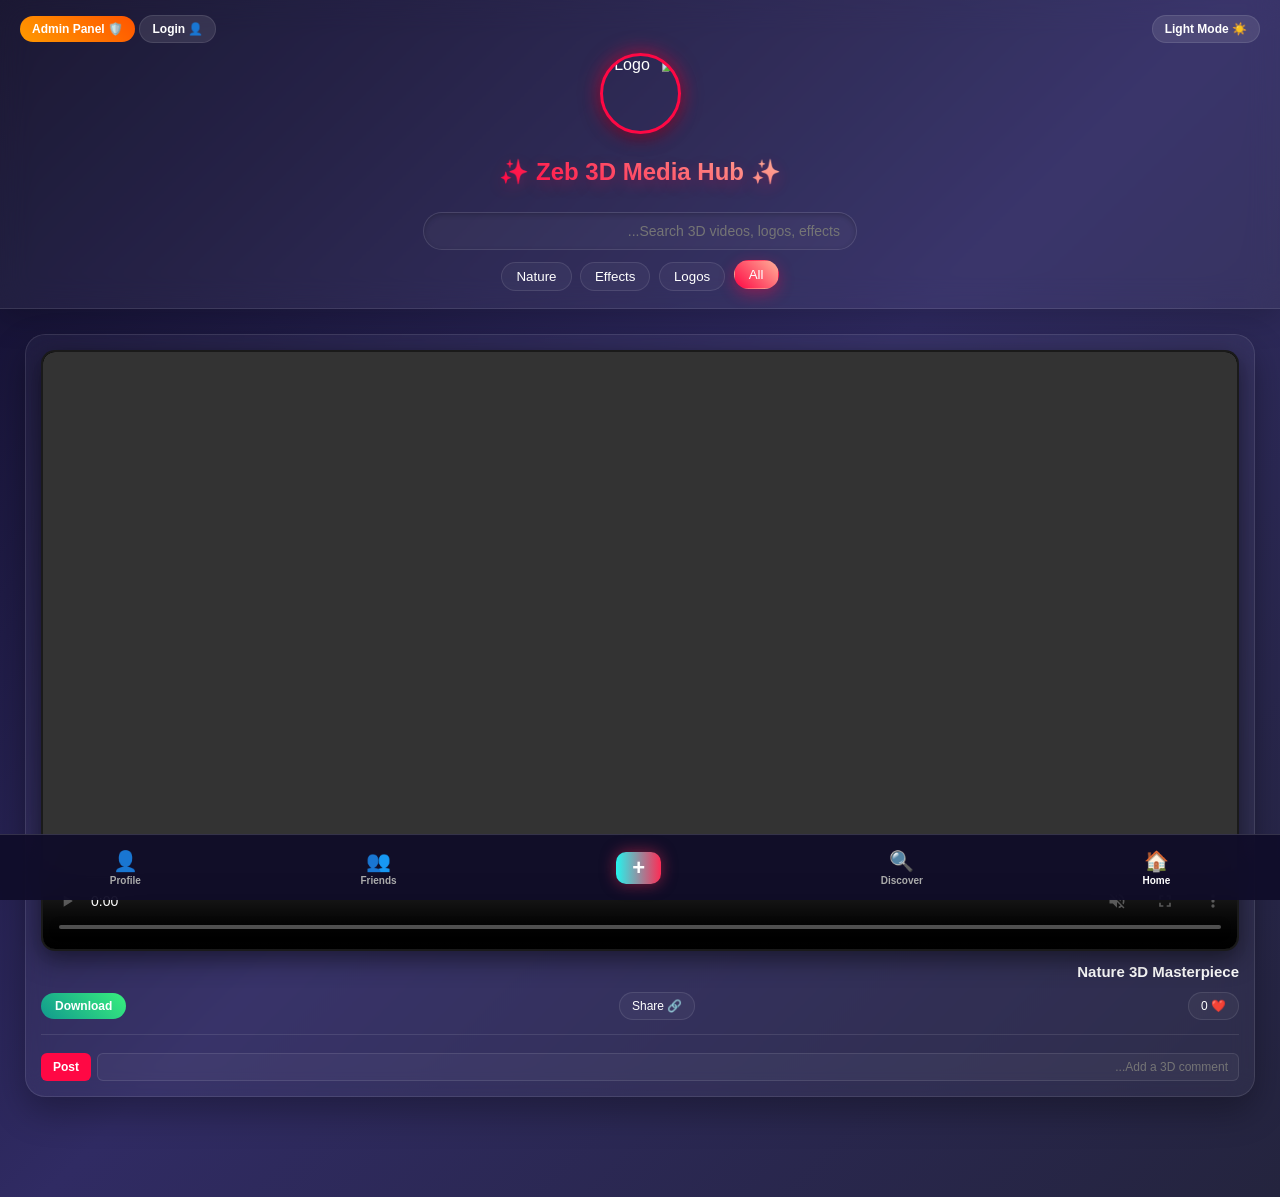
==== commit c9c5271a: "Add files via upload" ====
--- a/index.html
+++ b/index.html
@@ -1,381 +1,210 @@
 <!DOCTYPE html>
-<html lang="en">
+<html lang="ur" dir="rtl">
 <head>
     <meta charset="UTF-8">
     <meta name="viewport" content="width=device-width, initial-scale=1.0">
-    <title>Zeb Graphics - Ultimate Studio</title>
-    <!-- Linked External CSS -->
+    <title>Zeb 3D Luxury Hub</title>
     <link rel="stylesheet" href="style.css">
-    <link href="https://fonts.googleapis.com/css2?family=Orbitron:wght@500;700&family=Poppins:wght@300;400;600&display=swap" rel="stylesheet">
 </head>
-<body>
-
-    <!-- Modern Glassmorphism Preloader -->
-    <div id="preloader">
-        <div class="loader-box">
-            <div class="loader-logo">ZEB STUDIO</div>
-            <div class="spinner-ring"></div>
-            <div class="loader-counter" id="loaderCount">0%</div>
-        </div>
-    </div>
-
-    <!-- Fullscreen Image Preview Modal -->
-    <div id="imgModal" onclick="closeModal()">
-        <img id="modalImg" src="" alt="Full View">
-        <button onclick="closeModal()">Close Preview</button>
-    </div>
-
-    <!-- Floating WhatsApp Button -->
-    <a href="https://wa.me/923000000000?text=Hello%20Zeb%20Graphics,%20I%20want%20to%20discuss%20about%20your%20services!" class="whatsapp-float" target="_blank" title="Chat on WhatsApp">
-        💬
-    </a>
-
-    <!-- Main Workspace -->
-    <div id="workspace">
-        <header class="top-nav">
-            <h2>ZEB GRAPHICS</h2>
-            <div class="nav-pills">
-                <span onclick="switchTab('services')">Services</span>
-                <span onclick="switchTab('admin')">Admin Panel</span>
-            </div>
-        </header>
-
-        <main class="content-container">
-            <!-- Services View -->
-            <section id="services-view" class="view-section active">
-                <div class="hero-banner">
-                    <h3>Creative Digital Hub</h3>
-                    <p>Swabi, Mardan Road, Kaludher</p>
+<body class="dark-mode">
+
+    <!-- Website Startup Fullscreen Loader -->
+    <div id="pageLoader" class="page-startup-loader">
+        <div class="startup-loader-content">
+            <div class="spinner-3d"></div>
+            <h2>Loading Zeb Media Hub...</h2>
+            <p>Please wait while 3D luxury is preparing</p>
+        </div>
+    </div>
+
+    <!-- Luxury 3D Header -->
+    <header class="luxury-header">
+        <div class="top-nav-bar">
+            <button onclick="toggleTheme()" class="theme-toggle-btn" id="themeBtn">☀️ Light Mode</button>
+            <div class="auth-buttons" id="authButtonsContainer">
+                <button onclick="openLoginModal()" class="auth-btn">👤 Login</button>
+                <button onclick="openProfileModal()" class="auth-btn" id="profileNavBtn" style="display: none;">⚙️ My Profile</button>
+                <button onclick="openAdminModal()" class="admin-nav-btn">🛡️ Admin Panel</button>
+            </div>
+        </div>
+
+        <!-- Brand Profile Logo & Title Container -->
+        <div class="brand-container">
+            <img id="siteLogoImg" src="https://via.placeholder.com/80" alt="Logo" class="profile-logo-img">
+            <h1 id="mainSiteLogo">✨ Zeb 3D Media Hub ✨</h1>
+        </div>
+        
+        <!-- 3D Search Bar -->
+        <div class="search-section">
+            <input type="text" id="searchInput" placeholder="Search 3D videos, logos, effects..." onkeyup="searchMedia()">
+        </div>
+
+        <!-- 3D Glass Categories -->
+        <div class="category-section" id="categorySection">
+            <button onclick="filterCategory('all')" class="cat-btn active">All</button>
+            <button onclick="filterCategory('logos')" class="cat-btn">Logos</button>
+            <button onclick="filterCategory('effects')" class="cat-btn">Effects</button>
+            <button onclick="filterCategory('nature')" class="cat-btn">Nature</button>
+        </div>
+    </header>
+
+    <!-- Upload Modal / Section -->
+    <div id="uploadModal" class="modal-overlay" style="display: none;">
+        <div class="modal-box upload-modal-box">
+            <h2>🚀 Upload 3D Media</h2>
+            <select id="mediaCategory" class="luxury-select" style="width: 100%; margin-bottom: 10px;">
+                <option value="logos">Logo</option>
+                <option value="effects">Effect</option>
+                <option value="nature">Nature Video</option>
+            </select>
+            <input type="file" id="mediaFile" accept="video/*, image/*" class="file-input" style="width: 90%; margin-bottom: 15px;">
+            <button onclick="executeUploadProcess()" class="modal-submit-btn">Upload Now</button>
+            <button onclick="closeModals()" class="modal-close-btn">Cancel</button>
+        </div>
+    </div>
+
+    <!-- Upload Percentage Loading Bar -->
+    <div id="loadingSpinner" class="luxury-loader" style="display: none;">
+        <div class="loader-content">
+            <p>Rendering 3D... <span id="progressPercent">0%</span></p>
+            <div class="progress-bar-bg">
+                <div id="progressBarFill" class="progress-bar-fill"></div>
+            </div>
+        </div>
+    </div>
+
+    <!-- Login Modal -->
+    <div id="loginModal" class="modal-overlay" style="display: none;">
+        <div class="modal-box">
+            <h2>User Login / Register</h2>
+            <input type="text" id="loginUser" placeholder="Enter your username" class="modal-input">
+            <input type="password" id="loginPass" placeholder="Enter password" class="modal-input">
+            <button onclick="userLogin()" class="modal-submit-btn">Login / Register</button>
+            <button onclick="closeModals()" class="modal-close-btn">Close</button>
+        </div>
+    </div>
+
+    <!-- TikTok Style User Profile Modal -->
+    <div id="profileModal" class="modal-overlay" style="display: none;">
+        <div class="modal-box tiktok-profile-box">
+            <div class="tiktok-profile-header">
+                <div class="tiktok-avatar">✨</div>
+                <h2 id="displayUsername">Guest User</h2>
+                <p class="tiktok-handle">@<span id="displayHandle">username</span></p>
+            </div>
+            
+            <div class="tiktok-stats">
+                <div class="stat-box"><span id="userFollowingCount">120</span><p>Following</p></div>
+                <div class="stat-box"><span id="userFollowersCount">1.4K</span><p>Followers</p></div>
+                <div class="stat-box"><span id="userLikeCount">4.8K</span><p>Likes</p></div>
+            </div>
+
+            <div class="tiktok-tabs">
+                <button class="tab-btn active">📹 My Uploaded Videos (<span id="userUploadCount">0</span>)</button>
+            </div>
+
+            <div id="userVideosGrid" class="tiktok-grid-container">
+                <p class="no-videos-text">No videos uploaded yet!</p>
+            </div>
+
+            <div class="profile-actions">
+                <button onclick="userLogout()" class="modal-submit-btn logout-btn">Logout</button>
+                <button onclick="closeModals()" class="modal-close-btn">Close Panel</button>
+            </div>
+        </div>
+    </div>
+
+    <!-- Admin Panel Modal -->
+    <div id="adminModal" class="modal-overlay" style="display: none;">
+        <div class="modal-box admin-box">
+            <h2>🛡️ Admin Dashboard</h2>
+            <div id="adminAuthSection">
+                <input type="password" id="adminPassInput" placeholder="Enter Admin Secret Key (zeb123)" class="modal-input">
+                <button onclick="verifyAdmin()" class="modal-submit-btn">Access Admin Panel</button>
+            </div>
+            
+            <div id="adminControlSection" style="display: none;">
+                <p style="color: #38ef7d; font-weight: bold;">Admin Access Granted ✅</p>
+                
+                <div class="admin-control-group" style="margin-bottom: 12px;">
+                    <h3>Change Profile Logo Image:</h3>
+                    <input type="file" id="newLogoFile" accept="image/*" class="file-input" style="width: 90%; margin-bottom: 6px;">
+                    <button onclick="updateLogoImage()" class="modal-submit-btn" style="background: linear-gradient(45deg, #ff0844, #ffb199);">Update Logo Image</button>
                 </div>
-                <div class="cards-deck" id="cardsDeck">
-                    <!-- Dynamic cards will load here -->
+
+                <div class="admin-control-group">
+                    <h3>Change Header Title:</h3>
+                    <input type="text" id="newLogoInput" placeholder="Enter new title" class="modal-input">
+                    <button onclick="updateSiteLogo()" class="modal-submit-btn" style="background: linear-gradient(45deg, #00c6ff, #0072ff);">Update Title Text</button>
                 </div>
-            </section>
-
-            <!-- Admin View (Protected with Login) -->
-            <section id="admin-view" class="view-section">
-                
-                <!-- 1. Login Form (Shown when NOT logged in) -->
-                <div id="loginCard" class="admin-card">
-                    <h3>Admin Login</h3>
-                    <p>Enter credentials to access manager</p>
-                    <div class="admin-form" style="margin-top: 15px;">
-                        <input type="text" id="loginUser" placeholder="Username (e.g. admin)">
-                        <input type="password" id="loginPass" placeholder="Password (e.g. zeb123)">
-                        <button class="neon-btn" type="button" onclick="handleLogin()" style="margin-top: 10px;">Login to Panel</button>
-                    </div>
+
+                <h3 style="margin-top: 15px;">Manage Uploaded 3D Media:</h3>
+                <div id="adminMediaList" class="admin-media-list"></div>
+            </div>
+            
+            <button onclick="closeModals()" class="modal-close-btn" style="margin-top: 15px;">Close Panel</button>
+        </div>
+    </div>
+
+    <!-- 3D Main Home Feed Container -->
+    <main class="feed-container" id="feedContainer">
+        <div class="card luxury-3d-card" data-category="nature">
+            <div class="media-box">
+                <video src="sample.mp4" autoplay muted loop playsinline controls></video>
+            </div>
+            <p class="card-title">Nature 3D Masterpiece</p>
+            
+            <div class="card-footer">
+                <button class="like-btn" onclick="toggleLike(this)">❤️ <span class="like-count">0</span></button>
+                <button class="share-btn" onclick="shareMedia()">🔗 Share</button>
+                <a href="sample.mp4" download class="download-btn">Download</a>
+            </div>
+
+            <div class="comments-section">
+                <div class="comments-list"></div>
+                <div class="comment-input-box">
+                    <input type="text" placeholder="Add a 3D comment..." class="comment-input">
+                    <button onclick="addComment(this)" class="comment-submit-btn">Post</button>
                 </div>
-
-                <!-- 2. Actual Admin Panel Dashboard (Shown AFTER successful login) -->
-                <div id="dashboardCard" class="admin-card" style="display: none;">
-                    
-                    <!-- Status Indicator -->
-                    <div class="admin-status-bar">
-                        <span style="color: #00ffcc; font-weight: bold;">🟢 Status: Logged In as Admin</span>
-                        <button onclick="handleLogout()" style="background: #ff3366; color: #fff; border: none; padding: 4px 10px; border-radius: 4px; cursor: pointer; font-size: 10px;">Logout</button>
-                    </div>
-
-                    <h3 id="formHeading">Add New Service</h3>
-                    <p>Upload, edit, download & manage items</p>
-                    
-                    <!-- Hidden Index for Editing -->
-                    <input type="hidden" id="editIndex" value="-1">
-
-                    <div class="admin-form">
-                        <input type="text" id="serviceTitle" placeholder="Service Title (e.g. Video Editing)">
-                        <input type="text" id="serviceDesc" placeholder="Short Description">
-                        
-                        <!-- File Upload from Phone Storage -->
-                        <div class="file-upload-box">
-                            <label for="imageFile">Select Photo from Phone:</label>
-                            <input type="file" id="imageFile" accept="image/*">
-                        </div>
-
-                        <button class="neon-btn" type="button" id="saveBtn" onclick="saveOrUpdateService()" style="margin-top: 15px;">+ Save Service</button>
-                    </div>
-
-                    <!-- Manage Existing List with Open/Download/Edit/Delete Options -->
-                    <div class="manage-list-box" style="margin-top: 20px;">
-                        <h4 style="font-size: 12px; color: #00ffcc; margin-bottom: 8px;">Existing Services Manager</h4>
-                        <div id="adminServiceList" style="display: flex; flex-direction: column; gap: 8px; max-height: 180px; overflow-y: auto;">
-                            <!-- Items populated via JS -->
-                        </div>
-                    </div>
-
-                    <div class="action-grid" style="margin-top: 15px;">
-                        <button class="neon-btn danger" type="button" onclick="clearAllServices()">Clear All</button>
-                        <button class="neon-btn" type="button" onclick="cycleTheme()">Switch Theme</button>
-                    </div>
-                </div>
-
-            </section>
-        </main>
-    </div>
-
-    <script>
-        // Preloader Logic
-        let val = 0;
-        const countText = document.getElementById('loaderCount');
-        const preloader = document.getElementById('preloader');
-        const workspace = document.getElementById('workspace');
-
-        let loadInterval = setInterval(() => {
-            val += 25;
-            countText.innerText = val + '%';
-            if(val >= 100) {
-                clearInterval(loadInterval);
-                preloader.style.opacity = '0';
-                setTimeout(() => {
-                    preloader.style.display = 'none';
-                    workspace.style.opacity = '1';
-                }, 400);
-            }
-        }, 20);
-
-        // Check Login Session on Load
-        function checkLoginState() {
-            let isLoggedIn = sessionStorage.getItem('zeb_admin_logged');
-            let loginCard = document.getElementById('loginCard');
-            let dashboardCard = document.getElementById('dashboardCard');
-
-            if(isLoggedIn === 'true') {
-                loginCard.style.display = 'none';
-                dashboardCard.style.display = 'block';
-            } else {
-                loginCard.style.display = 'block';
-                dashboardCard.style.display = 'none';
-            }
-        }
-
-        // Login Handler
-        function handleLogin() {
-            let u = document.getElementById('loginUser').value.trim();
-            let p = document.getElementById('loginPass').value.trim();
-
-            if(u === 'admin' && p === 'zeb123') {
-                sessionStorage.setItem('zeb_admin_logged', 'true');
-                document.getElementById('loginUser').value = '';
-                document.getElementById('loginPass').value = '';
-                checkLoginState();
-                alert('Successfully Logged In as Admin!');
-            } else {
-                alert('Invalid Username or Password!');
-            }
-        }
-
-        // Logout Handler
-        function handleLogout() {
-            sessionStorage.removeItem('zeb_admin_logged');
-            checkLoginState();
-            alert('Logged out successfully.');
-        }
-
-        // Tab Switcher Function
-        function switchTab(tabName) {
-            const sView = document.getElementById('services-view');
-            const aView = document.getElementById('admin-view');
-            if(tabName === 'services') {
-                sView.classList.add('active');
-                aView.classList.remove('active');
-            } else {
-                aView.classList.add('active');
-                sView.classList.remove('active');
-                checkLoginState();
-            }
-        }
-
-        // Default Services Data
-        let defaultServices = [
-            { title: "Logo & Branding", desc: "Luxury posters & brand identities.", img: "" },
-            { title: "Editing & CapCut", desc: "Pro visual effects & lyric edits.", img: "" },
-            { title: "Electronics & UPS", desc: "Specialized appliance & UPS repair.", img: "" }
-        ];
-
-        // Load Services Function
-        function loadServices() {
-            try {
-                let saved = localStorage.getItem('zeb_services');
-                let services = saved ? JSON.parse(saved) : defaultServices;
-                
-                const deck = document.getElementById('cardsDeck');
-                deck.innerHTML = '';
-                services.forEach((item) => {
-                    const div = document.createElement('div');
-                    div.className = 'glass-card';
-                    let imgHtml = item.img ? `<img src="${item.img}" class="card-img" alt="Service Image" onclick="openModal('${item.img}')" title="Click to Open/View">` : '';
-                    div.innerHTML = `${imgHtml}<h4>${item.title}</h4><p>${item.desc}</p>`;
-                    deck.appendChild(div);
-                });
-
-                const adminList = document.getElementById('adminServiceList');
-                adminList.innerHTML = '';
-                services.forEach((item, index) => {
-                    const row = document.createElement('div');
-                    row.style.cssText = "display: flex; justify-content: space-between; align-items: center; background: rgba(255,255,255,0.03); padding: 6px 10px; border-radius: 4px; font-size: 11px;";
-                    
-                    let downloadBtn = item.img ? `<button onclick="downloadServiceImage(${index})" style="background: #3399ff; color: #fff; border: none; padding: 3px 6px; border-radius: 3px; cursor: pointer; font-size: 9px; margin-right: 3px;">Down</button>` : '';
-
-                    row.innerHTML = `
-                        <span style="color: #fff; overflow: hidden; text-overflow: ellipsis; white-space: nowrap; max-width: 140px;">${item.title}</span>
-                        <div>
-                            ${downloadBtn}
-                            <button onclick="editService(${index})" style="background: #00ffcc; border: none; padding: 3px 6px; border-radius: 3px; cursor: pointer; font-size: 9px; margin-right: 3px; font-weight: bold;">Edit</button>
-                            <button onclick="deleteService(${index})" style="background: #ff3366; color: #fff; border: none; padding: 3px 6px; border-radius: 3px; cursor: pointer; font-size: 9px;">Del</button>
-                        </div>
-                    `;
-                    adminList.appendChild(row);
-                });
-
-            } catch(err) {
-                console.error("Storage load error:", err);
-            }
-        }
-
-        // Open Image Modal Viewer
-        function openModal(imgSrc) {
-            document.getElementById('modalImg').src = imgSrc;
-            document.getElementById('imgModal').style.display = 'flex';
-        }
-
-        function closeModal() {
-            document.getElementById('imgModal').style.display = 'none';
-        }
-
-        // Download Single Service Image
-        function downloadServiceImage(index) {
-            let saved = localStorage.getItem('zeb_services');
-            let services = saved ? JSON.parse(saved) : defaultServices;
-            let item = services[index];
-            if(item && item.img) {
-                let link = document.createElement('a');
-                link.href = item.img;
-                link.download = (item.title || 'service') + '_zeb.jpg';
-                document.body.appendChild(link);
-                link.click();
-                document.body.removeChild(link);
-            }
-        }
-
-        // Save or Update Service Item
-        function saveOrUpdateService() {
-            let titleInput = document.getElementById('serviceTitle');
-            let descInput = document.getElementById('serviceDesc');
-            let imageInput = document.getElementById('imageFile');
-            let editIndex = document.getElementById('editIndex').value;
-            
-            if(!titleInput.value.trim()) {
-                alert('Please enter a service title!');
-                return;
-            }
-
-            let title = titleInput.value;
-            let desc = descInput.value || 'Professional studio service.';
-
-            let saved = localStorage.getItem('zeb_services');
-            let services = saved ? JSON.parse(saved) : defaultServices;
-
-            if(imageInput.files && imageInput.files[0]) {
-                let reader = new FileReader();
-                reader.onload = function(e) {
-                    let img = new Image();
-                    img.onload = function() {
-                        let canvas = document.createElement('canvas');
-                        let MAX_DIM = 800;
-                        let width = img.width;
-                        let height = img.height;
-
-                        if (width > height) {
-                            if (width > MAX_DIM) { height *= MAX_DIM / width; width = MAX_DIM; }
-                        } else {
-                            if (height > MAX_DIM) { width *= MAX_DIM / height; height = MAX_DIM; }
-                        }
-
-                        canvas.width = width;
-                        canvas.height = height;
-                        let ctx = canvas.getContext('2d');
-                        ctx.drawImage(img, 0, 0, width, height);
-                        
-                        let compressedDataUrl = canvas.toDataURL('image/jpeg', 0.85);
-                        processSave(services, title, desc, compressedDataUrl, editIndex);
-                    }
-                    img.src = e.target.result;
-                }
-                reader.readAsDataURL(imageInput.files[0]);
-            } else {
-                let existingImg = "";
-                if(editIndex !== "-1") {
-                    existingImg = services[editIndex].img || "";
-                }
-                processSave(services, title, desc, existingImg, editIndex);
-            }
-        }
-
-        function processSave(services, title, desc, img, editIndex) {
-            if(editIndex === "-1") {
-                services.push({ title: title, desc: desc, img: img });
-            } else {
-                services[editIndex] = { title: title, desc: desc, img: img };
-                document.getElementById('editIndex').value = "-1";
-                document.getElementById('formHeading').innerText = "Add New Service";
-                document.getElementById('saveBtn').innerText = "+ Save Service";
-            }
-
-            try {
-                localStorage.setItem('zeb_services', JSON.stringify(services));
-                document.getElementById('serviceTitle').value = '';
-                document.getElementById('serviceDesc').value = '';
-                document.getElementById('imageFile').value = '';
-                loadServices();
-                switchTab('services');
-            } catch(e) {
-                alert('Storage is full!');
-            }
-        }
-
-        // Edit Service Setup
-        function editService(index) {
-            let saved = localStorage.getItem('zeb_services');
-            let services = saved ? JSON.parse(saved) : defaultServices;
-            let item = services[index];
-
-            document.getElementById('serviceTitle').value = item.title;
-            document.getElementById('serviceDesc').value = item.desc;
-            document.getElementById('editIndex').value = index;
-            document.getElementById('formHeading').innerText = "Edit Service #" + (index + 1);
-            document.getElementById('saveBtn').innerText = "Update Service";
-            
-            switchTab('admin');
-        }
-
-        // Delete Single Service
-        function deleteService(index) {
-            let saved = localStorage.getItem('zeb_services');
-            let services = saved ? JSON.parse(saved) : defaultServices;
-            
-            services.splice(index, 1);
-            localStorage.setItem('zeb_services', JSON.stringify(services));
-            loadServices();
-        }
-
-        // Clear All Services Function
-        function clearAllServices() {
-            if(confirm('Are you sure you want to clear all services?')) {
-                localStorage.removeItem('zeb_services');
-                loadServices();
-            }
-        }
-
-        // Theme Switcher Function
-        const themes = ['#08080a', '#050f14', '#14050a'];
-        let tIdx = 0;
-        function cycleTheme() {
-            tIdx = (tIdx + 1) % themes.length;
-            document.body.style.backgroundColor = themes[tIdx];
-        }
-
-        // Run immediately when script loads
-        loadServices();
-        checkLoginState();
-    </script>
+            </div>
+        </div>
+    </main>
+
+    <!-- New Dynamic Friends Container (Initially Empty) -->
+    <main class="feed-container" id="friendsContainer" style="display: none;">
+        <div class="friends-header-banner">
+            <h2>👥 Friends Activity & Feed</h2>
+            <p>New friends will appear here automatically when they join!</p>
+        </div>
+        <div id="dynamicFriendsList" style="width: 100%; grid-column: 1 / -1; display: flex; flex-direction: column; gap: 20px;">
+            <p id="noFriendsText" style="text-align: center; color: #aaa; margin-top: 30px;">No friends added yet. Login as a new user to join!</p>
+        </div>
+    </main>
+
+    <!-- TikTok Style Bottom Navigation Bar -->
+    <nav class="tiktok-bottom-nav">
+        <a href="#" class="nav-item active" id="navHome" onclick="switchTab('home')">
+            <span class="nav-icon">🏠</span>
+            <span class="nav-label">Home</span>
+        </a>
+        <a href="#" class="nav-item" onclick="focusSearch()">
+            <span class="nav-icon">🔍</span>
+            <span class="nav-label">Discover</span>
+        </a>
+        <!-- TikTok Center Plus Upload Button -->
+        <div class="nav-upload-btn-container" onclick="openUploadModal()">
+            <div class="tiktok-plus-btn">+</div>
+        </div>
+        <a href="#" class="nav-item" id="navFriends" onclick="switchTab('friends')">
+            <span class="nav-icon">👥</span>
+            <span class="nav-label">Friends</span>
+        </a>
+        <a href="#" class="nav-item" onclick="openProfileModal()">
+            <span class="nav-icon">👤</span>
+            <span class="nav-label">Profile</span>
+        </a>
+    </nav>
+
+    <script src="script.js"></script>
 </body>
 </html>
--- a/style.css
+++ b/style.css
@@ -1,54 +1,111 @@
-/* Base Styling & Theme */
+:root {
+    --bg-gradient: linear-gradient(135deg, #0f0c29, #302b63, #24243e);
+    --text-color: #fff;
+    --card-bg: rgba(255, 255, 255, 0.04);
+    --header-bg: rgba(255, 255, 255, 0.05);
+    --border-color: rgba(255, 255, 255, 0.1);
+}
+
+body.light-mode {
+    --bg-gradient: linear-gradient(135deg, #f5f7fa, #c3cfe2);
+    --text-color: #222;
+    --card-bg: rgba(255, 255, 255, 0.7);
+    --header-bg: rgba(255, 255, 255, 0.8);
+    --border-color: rgba(0, 0, 0, 0.1);
+}
+
 body {
-    background-color: #08080a;
-    color: #fff;
-    font-family: 'Poppins', sans-serif;
+    font-family: 'Segoe UI', Tahoma, Geneva, Verdana, sans-serif;
+    background: var(--bg-gradient);
+    color: var(--text-color);
     margin: 0;
     padding: 0;
-    transition: background-color 0.3s ease;
-}
-
-/* Preloader Style */
-#preloader {
+    min-height: 100vh;
+    padding-bottom: 75px;
+    transition: background 0.4s ease, color 0.4s ease;
+}
+
+.top-nav-bar {
+    display: flex;
+    justify-content: space-between;
+    align-items: center;
+    margin-bottom: 10px;
+}
+
+.theme-toggle-btn, .auth-btn, .admin-nav-btn {
+    background: rgba(255, 255, 255, 0.1);
+    border: 1px solid var(--border-color);
+    color: var(--text-color);
+    padding: 6px 12px;
+    border-radius: 15px;
+    cursor: pointer;
+    font-size: 12px;
+    font-weight: bold;
+    transition: 0.3s;
+}
+
+.theme-toggle-btn:hover, .auth-btn:hover, .admin-nav-btn:hover {
+    background: #ff0844;
+    color: #fff;
+    border-color: transparent;
+}
+
+.admin-nav-btn {
+    background: linear-gradient(45deg, #ff9900, #ff5500);
+    color: white;
+    border: none;
+}
+
+.brand-container {
+    display: flex;
+    flex-direction: column;
+    align-items: center;
+    justify-content: center;
+    gap: 8px;
+    margin: 10px 0;
+}
+
+.profile-logo-img {
+    width: 75px;
+    height: 75px;
+    border-radius: 50%;
+    object-fit: cover;
+    border: 3px solid #ff0844;
+    box-shadow: 0 0 20px rgba(255, 8, 68, 0.6), 0 5px 15px rgba(0,0,0,0.5);
+    transition: transform 0.3s ease;
+}
+
+.profile-logo-img:hover {
+    transform: scale(1.08) rotate(3deg);
+}
+
+.page-startup-loader {
     position: fixed;
     top: 0;
     left: 0;
     width: 100%;
     height: 100%;
-    background: #08080a;
-    display: flex;
-    justify-content: center;
-    align-items: center;
-    z-index: 99999;
-    transition: opacity 0.4s ease;
-}
-
-.loader-box {
-    text-align: center;
-}
-
-.loader-logo {
-    font-family: 'Orbitron', sans-serif;
-    font-size: 20px;
-    color: #00ffcc;
-    letter-spacing: 2px;
-    margin-bottom: 15px;
-}
-
-.spinner-ring {
-    width: 50px;
-    height: 50px;
-    border: 3px solid rgba(255,255,255,0.1);
-    border-top: 3px solid #00ffcc;
+    background: #0f0c29;
+    display: flex;
+    justify-content: center;
+    align-items: center;
+    z-index: 9999;
+    transition: opacity 0.5s ease;
+}
+
+.startup-loader-content {
+    text-align: center;
+}
+
+.spinner-3d {
+    width: 60px;
+    height: 60px;
+    border: 5px solid rgba(255, 255, 255, 0.1);
+    border-top: 5px solid #ff0844;
     border-radius: 50%;
-    animation: spin 0.8s linear infinite;
-    margin: 0 auto 10px auto;
-}
-
-.loader-counter {
-    font-family: 'Orbitron', sans-serif;
-    font-size: 14px;
-    color: #aaa;
+    animation: spin 1s linear infinite;
+    margin: 0 auto 20px auto;
+    box-shadow: 0 0 20px rgba(255, 8, 68, 0.5);
 }
 
 @keyframes spin {
@@ -56,306 +113,574 @@
     100% { transform: rotate(360deg); }
 }
 
-/* Workspace */
-#workspace {
-    opacity: 0;
-    transition: opacity 0.4s ease;
-    max-width: 600px;
-    margin: 0 auto;
+.luxury-header {
+    background: var(--header-bg);
+    backdrop-filter: blur(15px);
+    -webkit-backdrop-filter: blur(15px);
+    border-bottom: 1px solid var(--border-color);
+    padding: 15px 20px;
+    text-align: center;
+    box-shadow: 0 10px 30px rgba(0, 0, 0, 0.2);
+}
+
+.luxury-header h1 {
+    font-size: 24px;
+    background: linear-gradient(45deg, #ff0844, #ffb199);
+    -webkit-background-clip: text;
+    -webkit-text-fill-color: transparent;
+    text-shadow: 0 5px 15px rgba(255, 8, 68, 0.3);
+}
+
+.search-section, .category-section {
+    margin-top: 10px;
+}
+
+.search-section input {
+    width: 85%;
+    max-width: 400px;
+    padding: 10px 16px;
+    background: var(--card-bg);
+    border: 1px solid var(--border-color);
+    border-radius: 25px;
+    color: var(--text-color);
+    font-size: 14px;
+    outline: none;
+    box-shadow: inset 0 2px 5px rgba(0,0,0,0.2);
+    transition: all 0.3s ease;
+}
+
+.search-section input:focus {
+    border-color: #ff0844;
+    box-shadow: 0 0 15px rgba(255, 8, 68, 0.5);
+}
+
+.cat-btn {
+    padding: 6px 14px;
+    margin: 2px;
+    background: var(--card-bg);
+    color: var(--text-color);
+    border: 1px solid var(--border-color);
+    border-radius: 20px;
+    cursor: pointer;
+    transition: all 0.3s ease;
+}
+
+.cat-btn.active, .cat-btn:hover {
+    background: linear-gradient(45deg, #ff0844, #ffb199);
+    border-color: transparent;
+    color: white;
+    box-shadow: 0 5px 15px rgba(255, 8, 68, 0.4);
+    transform: translateY(-2px);
+}
+
+.luxury-select, .file-input {
+    background: var(--card-bg);
+    border: 1px solid var(--border-color);
+    padding: 8px;
+    border-radius: 8px;
+    color: var(--text-color);
+    margin: 4px;
+}
+
+.friends-header-banner {
+    grid-column: 1 / -1;
+    text-align: center;
+    background: rgba(255, 255, 255, 0.05);
+    border: 1px solid var(--border-color);
     padding: 15px;
-}
-
-/* Top Navigation */
-.top-nav {
-    display: flex;
-    justify-content: space-between;
-    align-items: center;
-    background: rgba(255, 255, 255, 0.03);
-    border: 1px solid rgba(255, 255, 255, 0.08);
-    padding: 12px 20px;
-    border-radius: 12px;
-    backdrop-filter: blur(10px);
-    margin-bottom: 20px;
-}
-
-.brand-container {
-    display: flex;
-    align-items: center;
-}
-
-.top-nav h2 {
-    font-family: 'Orbitron', sans-serif;
-    font-size: 16px;
-    color: #00ffcc;
-    margin: 0;
-}
-
-.nav-logo-img {
-    max-height: 35px;
-    max-width: 140px;
-    object-fit: contain;
-    border-radius: 4px;
-}
-
-.nav-pills {
-    display: flex;
-    gap: 15px;
-    font-size: 13px;
-    font-weight: 600;
-    cursor: pointer;
-}
-
-.nav-pills span {
-    color: #aaa;
-    transition: color 0.2s;
-}
-
-.nav-pills span:hover {
-    color: #00ffcc;
-}
-
-/* View Sections */
-.view-section {
-    display: none;
-}
-
-.view-section.active {
-    display: block;
-}
-
-/* Hero Banner */
-.hero-banner {
-    background: rgba(0, 255, 204, 0.05);
-    border: 1px solid rgba(0, 255, 204, 0.2);
-    border-radius: 12px;
-    padding: 20px;
-    text-align: center;
-    margin-bottom: 15px;
-}
-
-.hero-banner h3 {
-    font-family: 'Orbitron', sans-serif;
-    color: #00ffcc;
+    border-radius: 15px;
+    margin-bottom: 5px;
+}
+
+.friends-header-banner h2 {
     margin: 0 0 5px 0;
-    font-size: 18px;
-}
-
-.hero-banner p {
-    color: #bbb;
+    color: #ff0844;
+}
+
+.friends-header-banner p {
     margin: 0;
     font-size: 13px;
-}
-
-/* Cards Grid */
-.cards-deck {
+    opacity: 0.8;
+}
+
+.friend-user-info {
+    display: flex;
+    align-items: center;
+    gap: 10px;
+    margin-bottom: 12px;
+}
+
+.friend-avatar {
+    width: 40px;
+    height: 40px;
+    background: linear-gradient(45deg, #ff0844, #ffb199);
+    border-radius: 50%;
+    display: flex;
+    justify-content: center;
+    align-items: center;
+    font-size: 18px;
+}
+
+.friend-user-info h4 {
+    margin: 0;
+    font-size: 14px;
+    color: var(--text-color);
+}
+
+.friend-time {
+    font-size: 11px;
+    color: #aaa;
+}
+
+/* TikTok Style Bottom Navigation Bar CSS */
+.tiktok-bottom-nav {
+    position: fixed;
+    bottom: 0;
+    left: 0;
+    width: 100%;
+    height: 65px;
+    background: rgba(15, 12, 41, 0.9);
+    backdrop-filter: blur(20px);
+    -webkit-backdrop-filter: blur(20px);
+    border-top: 1px solid rgba(255, 255, 255, 0.15);
+    display: flex;
+    justify-content: space-around;
+    align-items: center;
+    z-index: 3000;
+}
+
+.nav-item {
+    display: flex;
+    flex-direction: column;
+    align-items: center;
+    text-decoration: none;
+    color: #aaa;
+    font-size: 10px;
+    transition: 0.3s;
+}
+
+.nav-item.active, .nav-item:hover {
+    color: #fff;
+}
+
+.nav-icon {
+    font-size: 20px;
+    margin-bottom: 2px;
+}
+
+.nav-label {
+    font-weight: 600;
+}
+
+.nav-upload-btn-container {
+    cursor: pointer;
+    display: flex;
+    justify-content: center;
+    align-items: center;
+}
+
+.tiktok-plus-btn {
+    width: 45px;
+    height: 32px;
+    background: linear-gradient(90deg, #25f4ee, #fe2c55);
+    border-radius: 10px;
+    color: white;
+    font-size: 22px;
+    font-weight: bold;
+    display: flex;
+    justify-content: center;
+    align-items: center;
+    box-shadow: 0 0 15px rgba(254, 44, 85, 0.5);
+    position: relative;
+    transition: transform 0.2s ease;
+}
+
+.tiktok-plus-btn:hover {
+    transform: scale(1.1);
+}
+
+/* Feed Container */
+.feed-container {
     display: grid;
-    grid-template-columns: repeat(auto-fit, minmax(240px, 1fr));
-    gap: 15px;
-    padding: 5px 0;
-}
-
-.glass-card {
-    background: rgba(255, 255, 255, 0.05);
-    border: 1px solid rgba(255, 255, 255, 0.1);
+    grid-template-columns: repeat(auto-fit, minmax(280px, 1fr));
+    gap: 20px;
+    padding: 25px;
+}
+
+.luxury-3d-card {
+    background: var(--card-bg);
+    backdrop-filter: blur(12px);
+    -webkit-backdrop-filter: blur(12px);
+    border: 1px solid var(--border-color);
+    padding: 15px;
+    border-radius: 20px;
+    box-shadow: 0 15px 35px rgba(0, 0, 0, 0.3);
+}
+
+.media-box {
+    position: relative;
+    border-radius: 14px;
+    overflow: hidden;
+    background: #000;
+    border: 2px solid var(--border-color);
+    box-shadow: 0 8px 25px rgba(0, 0, 0, 0.5);
+}
+
+.media-box video, .media-box img {
+    width: 100%;
+    display: block;
     border-radius: 12px;
-    padding: 15px;
-    text-align: center;
-    backdrop-filter: blur(10px);
+}
+
+.card-title {
+    color: var(--text-color);
+    font-weight: 600;
+    margin: 12px 0;
+    font-size: 15px;
+    text-align: right;
+}
+
+.card-footer {
+    display: flex;
+    justify-content: space-between;
+    align-items: center;
+    margin-top: 12px;
+}
+
+.like-btn, .share-btn {
+    background: var(--card-bg);
+    border: 1px solid var(--border-color);
+    color: var(--text-color);
+    padding: 6px 12px;
+    border-radius: 15px;
+    cursor: pointer;
+    font-size: 12px;
+}
+
+.download-btn {
+    display: inline-block;
+    padding: 6px 14px;
+    background: linear-gradient(45deg, #11998e, #38ef7d);
+    color: white;
+    text-decoration: none;
+    border-radius: 15px;
+    font-size: 12px;
+    font-weight: bold;
+}
+
+.comments-section {
+    margin-top: 14px;
+    border-top: 1px solid var(--border-color);
+    padding-top: 10px;
+}
+
+.comments-list {
+    max-height: 80px;
+    overflow-y: auto;
+    font-size: 12px;
+    color: var(--text-color);
+    margin-bottom: 8px;
+    text-align: left;
+    opacity: 0.8;
+}
+
+.comment-item {
+    background: var(--card-bg);
+    padding: 5px 10px;
+    border-radius: 6px;
+    margin-bottom: 4px;
+    border: 1px solid var(--border-color);
+}
+
+.comment-input-box {
+    display: flex;
+    gap: 6px;
+}
+
+.comment-input {
+    flex: 1;
+    padding: 6px 10px;
+    background: var(--card-bg);
+    border: 1px solid var(--border-color);
+    border-radius: 6px;
+    color: var(--text-color);
+    font-size: 12px;
+    outline: none;
+}
+
+.comment-submit-btn {
+    padding: 6px 12px;
+    background: #ff0844;
+    color: white;
+    border: none;
+    border-radius: 6px;
+    cursor: pointer;
+    font-size: 12px;
+    font-weight: bold;
+}
+
+.modal-overlay {
+    position: fixed;
+    top: 0;
+    left: 0;
+    width: 100%;
+    height: 100%;
+    background: rgba(0, 0, 0, 0.75);
+    backdrop-filter: blur(8px);
+    display: flex;
+    justify-content: center;
+    align-items: center;
+    z-index: 4000;
+}
+
+.modal-box {
+    background: #1a1a2e;
+    border: 1px solid rgba(255, 255, 255, 0.2);
+    padding: 25px;
+    border-radius: 20px;
+    width: 85%;
+    max-width: 350px;
+    text-align: center;
+    box-shadow: 0 20px 40px rgba(0,0,0,0.8);
+    color: #fff;
+}
+
+.admin-box {
+    max-width: 450px;
+}
+
+/* TikTok Style Profile Modal CSS */
+.tiktok-profile-box {
+    max-width: 420px;
+    width: 90%;
+    max-height: 85vh;
     display: flex;
     flex-direction: column;
-    align-items: center;
-}
-
-.card-img {
-    width: 100%;
-    max-height: 280px;
-    object-fit: contain;
-    background: rgba(0, 0, 0, 0.3);
-    border-radius: 8px;
-    margin-bottom: 12px;
-    border: 1px solid rgba(0, 255, 204, 0.3);
-    cursor: pointer;
-    transition: transform 0.2s;
-}
-
-.card-img:hover {
-    transform: scale(1.02);
-}
-
-.glass-card h4 {
-    font-family: 'Orbitron', sans-serif;
+    padding: 20px;
+}
+
+.tiktok-profile-header {
+    text-align: center;
+    margin-bottom: 10px;
+}
+
+.tiktok-avatar {
+    width: 75px;
+    height: 75px;
+    background: linear-gradient(45deg, #ff0844, #00c6ff);
+    border-radius: 50%;
+    display: flex;
+    justify-content: center;
+    align-items: center;
+    font-size: 30px;
+    margin: 0 auto 8px auto;
+    box-shadow: 0 0 20px rgba(255, 8, 68, 0.5);
+}
+
+.tiktok-profile-header h2 {
+    margin: 0;
+    font-size: 20px;
+}
+
+.tiktok-handle {
+    font-size: 13px;
+    color: #00c6ff;
+    margin: 2px 0 10px 0;
+}
+
+.tiktok-stats {
+    display: flex;
+    justify-content: center;
+    gap: 25px;
+    margin-bottom: 15px;
+    border-top: 1px solid rgba(255,255,255,0.1);
+    border-bottom: 1px solid rgba(255,255,255,0.1);
+    padding: 10px 0;
+}
+
+.stat-box {
+    text-align: center;
+}
+
+.stat-box span {
     font-size: 16px;
-    color: #00ffcc;
-    margin-bottom: 5px;
-}
-
-.glass-card p {
-    font-size: 12px;
-    color: #ccc;
+    font-weight: bold;
+    color: #fff;
+}
+
+.stat-box p {
+    font-size: 11px;
     margin: 0;
-}
-
-/* Admin Card & Form */
-.admin-card {
-    background: rgba(255, 255, 255, 0.03);
-    border: 1px solid rgba(255, 255, 255, 0.08);
+    color: #aaa;
+}
+
+.tiktok-tabs {
+    text-align: center;
+    margin-bottom: 10px;
+}
+
+.tab-btn {
+    background: none;
+    border: none;
+    color: #ff0844;
+    font-weight: bold;
+    font-size: 13px;
+    border-bottom: 2px solid #ff0844;
+    padding-bottom: 4px;
+    cursor: pointer;
+}
+
+.tiktok-grid-container {
+    flex: 1;
+    max-height: 200px;
+    overflow-y: auto;
+    display: grid;
+    grid-template-columns: repeat(3, 1fr);
+    gap: 6px;
+    background: rgba(0,0,0,0.3);
+    padding: 8px;
     border-radius: 12px;
-    padding: 20px;
-    backdrop-filter: blur(10px);
-}
-
-.admin-card h3 {
-    font-family: 'Orbitron', sans-serif;
-    font-size: 16px;
-    color: #00ffcc;
-    margin: 0 0 5px 0;
-}
-
-.admin-card p {
-    font-size: 12px;
-    color: #aaa;
-    margin: 0;
-}
-
-.admin-form {
-    display: flex;
-    flex-direction: column;
+    border: 1px solid rgba(255,255,255,0.1);
+}
+
+.no-videos-text {
+    grid-column: span 3;
+    color: #888;
+    font-size: 12px;
+    text-align: center;
+    margin: 25px 0;
+}
+
+.tiktok-grid-item {
+    position: relative;
+    aspect-ratio: 9/16;
+    background: #000;
+    border-radius: 6px;
+    overflow: hidden;
+    border: 1px solid rgba(255,255,255,0.15);
+}
+
+.tiktok-grid-item video, .tiktok-grid-item img {
+    width: 100%;
+    height: 100%;
+    object-fit: cover;
+}
+
+.profile-actions {
+    display: flex;
     gap: 10px;
     margin-top: 15px;
 }
 
-.admin-form input[type="text"],
-.admin-form input[type="password"] {
-    background: rgba(0, 0, 0, 0.4);
-    border: 1px solid rgba(255, 255, 255, 0.15);
-    padding: 10px 12px;
+.logout-btn {
+    background: #ff0844 !important;
+    margin-top: 0 !important;
+}
+
+.modal-input {
+    width: 90%;
+    padding: 10px;
+    margin: 10px 0;
+    background: rgba(255, 255, 255, 0.1);
+    border: 1px solid rgba(255, 255, 255, 0.2);
+    border-radius: 8px;
+    color: white;
+    outline: none;
+}
+
+.modal-submit-btn {
+    width: 95%;
+    padding: 10px;
+    background: linear-gradient(45deg, #ff0844, #ffb199);
+    color: white;
+    border: none;
+    border-radius: 8px;
+    font-weight-weight: bold;
+    cursor: pointer;
+    margin-top: 5px;
+}
+
+.modal-close-btn {
+    background: transparent;
+    border: none;
+    color: #aaa;
+    cursor: pointer;
+    margin-top: 8px;
+    font-size: 13px;
+    width: 100%;
+}
+
+.admin-media-list {
+    max-height: 200px;
+    overflow-y: auto;
+    margin-top: 10px;
+    text-align: left;
+}
+
+.admin-item {
+    display: flex;
+    justify-content: space-between;
+    align-items: center;
+    background: rgba(255, 255, 255, 0.05);
+    padding: 8px;
     border-radius: 6px;
+    margin-bottom: 6px;
+    font-size: 12px;
+}
+
+.delete-media-btn {
+    background: #ff0844;
+    color: white;
+    border: none;
+    padding: 4px 8px;
+    border-radius: 4px;
+    cursor: pointer;
+}
+
+.luxury-loader {
+    position: fixed;
+    top: 0;
+    left: 0;
+    width: 100%;
+    height: 100%;
+    background: rgba(10, 10, 20, 0.85);
+    backdrop-filter: blur(10px);
+    display: flex;
+    justify-content: center;
+    align-items: center;
+    z-index: 5000;
+}
+
+.loader-content {
+    background: rgba(255, 255, 258, 0.08);
+    border: 1px solid rgba(255, 255, 255, 0.2);
+    padding: 30px;
+    border-radius: 20px;
+    width: 80%;
+    max-width: 350px;
+    text-align: center;
+    box-shadow: 0 15px 35px rgba(0,0,0,0.7);
+}
+
+.loader-content p {
+    font-weight: bold;
     color: #fff;
-    font-size: 13px;
-    outline: none;
-}
-
-.admin-form input:focus {
-    border-color: #00ffcc;
-}
-
-.file-upload-box {
-    background: rgba(0, 0, 0, 0.3);
-    border: 1px dashed rgba(255, 255, 255, 0.2);
-    padding: 10px;
-    border-radius: 6px;
-    font-size: 12px;
-    color: #ccc;
-}
-
-.file-upload-box input {
-    margin-top: 5px;
-    color: #aaa;
-    font-size: 11px;
-}
-
-/* Neon Buttons */
-.neon-btn {
-    background: transparent;
-    border: 1px solid #00ffcc;
-    color: #00ffcc;
-    padding: 10px;
-    border-radius: 6px;
-    font-family: 'Orbitron', sans-serif;
-    font-size: 12px;
-    cursor: pointer;
-    transition: all 0.2s ease;
-}
-
-.neon-btn:hover {
-    background: #00ffcc;
-    color: #08080a;
-    box-shadow: 0 0 10px rgba(0, 255, 204, 0.4);
-}
-
-.neon-btn.danger {
-    border-color: #ff3366;
-    color: #ff3366;
-}
-
-.neon-btn.danger:hover {
-    background: #ff3366;
-    color: #fff;
-    box-shadow: 0 0 10px rgba(255, 51, 102, 0.4);
-}
-
-.action-grid {
-    display: grid;
-    grid-template-columns: 1fr 1fr;
-    gap: 10px;
-}
-
-/* Fullscreen Image Modal Viewer */
-#imgModal {
-    display: none;
-    position: fixed;
-    z-index: 9999;
-    left: 0;
-    top: 0;
-    width: 100%;
+    margin-bottom: 12px;
+    font-size: 16px;
+}
+
+.progress-bar-bg {
+    width: 100%;
+    background-color: rgba(255, 255, 255, 0.1);
+    border-radius: 10px;
+    overflow: hidden;
+    height: 12px;
+}
+
+.progress-bar-fill {
+    width: 0%;
     height: 100%;
-    background: rgba(0, 0, 0, 0.9);
-    justify-content: center;
-    align-items: center;
-    flex-direction: column;
-}
-
-#imgModal img {
-    max-width: 90%;
-    max-height: 80vh;
-    border: 2px solid #00ffcc;
-    border-radius: 8px;
-}
-
-#imgModal button {
-    margin-top: 15px;
-    background: #ff3366;
-    color: #fff;
-    border: none;
-    padding: 8px 20px;
-    border-radius: 5px;
-    cursor: pointer;
-    font-family: 'Orbitron', sans-serif;
-}
-
-/* Floating WhatsApp Button Style */
-.whatsapp-float {
-    position: fixed;
-    bottom: 20px;
-    right: 20px;
-    background-color: #25d366;
-    color: #fff;
-    width: 55px;
-    height: 55px;
-    border-radius: 50%;
-    display: flex;
-    justify-content: center;
-    align-items: center;
-    font-size: 28px;
-    box-shadow: 0 4px 12px rgba(0,0,0,0.5);
-    z-index: 1000;
-    text-decoration: none;
-    transition: transform 0.3s ease;
-}
-
-.whatsapp-float:hover {
-    transform: scale(1.1);
-}
-
-/* Admin Status Bar */
-.admin-status-bar {
-    display: flex;
-    justify-content: space-between;
-    align-items: center;
-    background: rgba(0, 255, 204, 0.1);
-    border: 1px solid rgba(0, 255, 204, 0.3);
-    padding: 8px 12px;
-    border-radius: 6px;
-    margin-bottom: 15px;
-    font-size: 12px;
-}
+    background: linear-gradient(90deg, #ff0844, #ffb199);
+    border-radius: 10px;
+    transition: width 0.1s ease-in-out;
+}
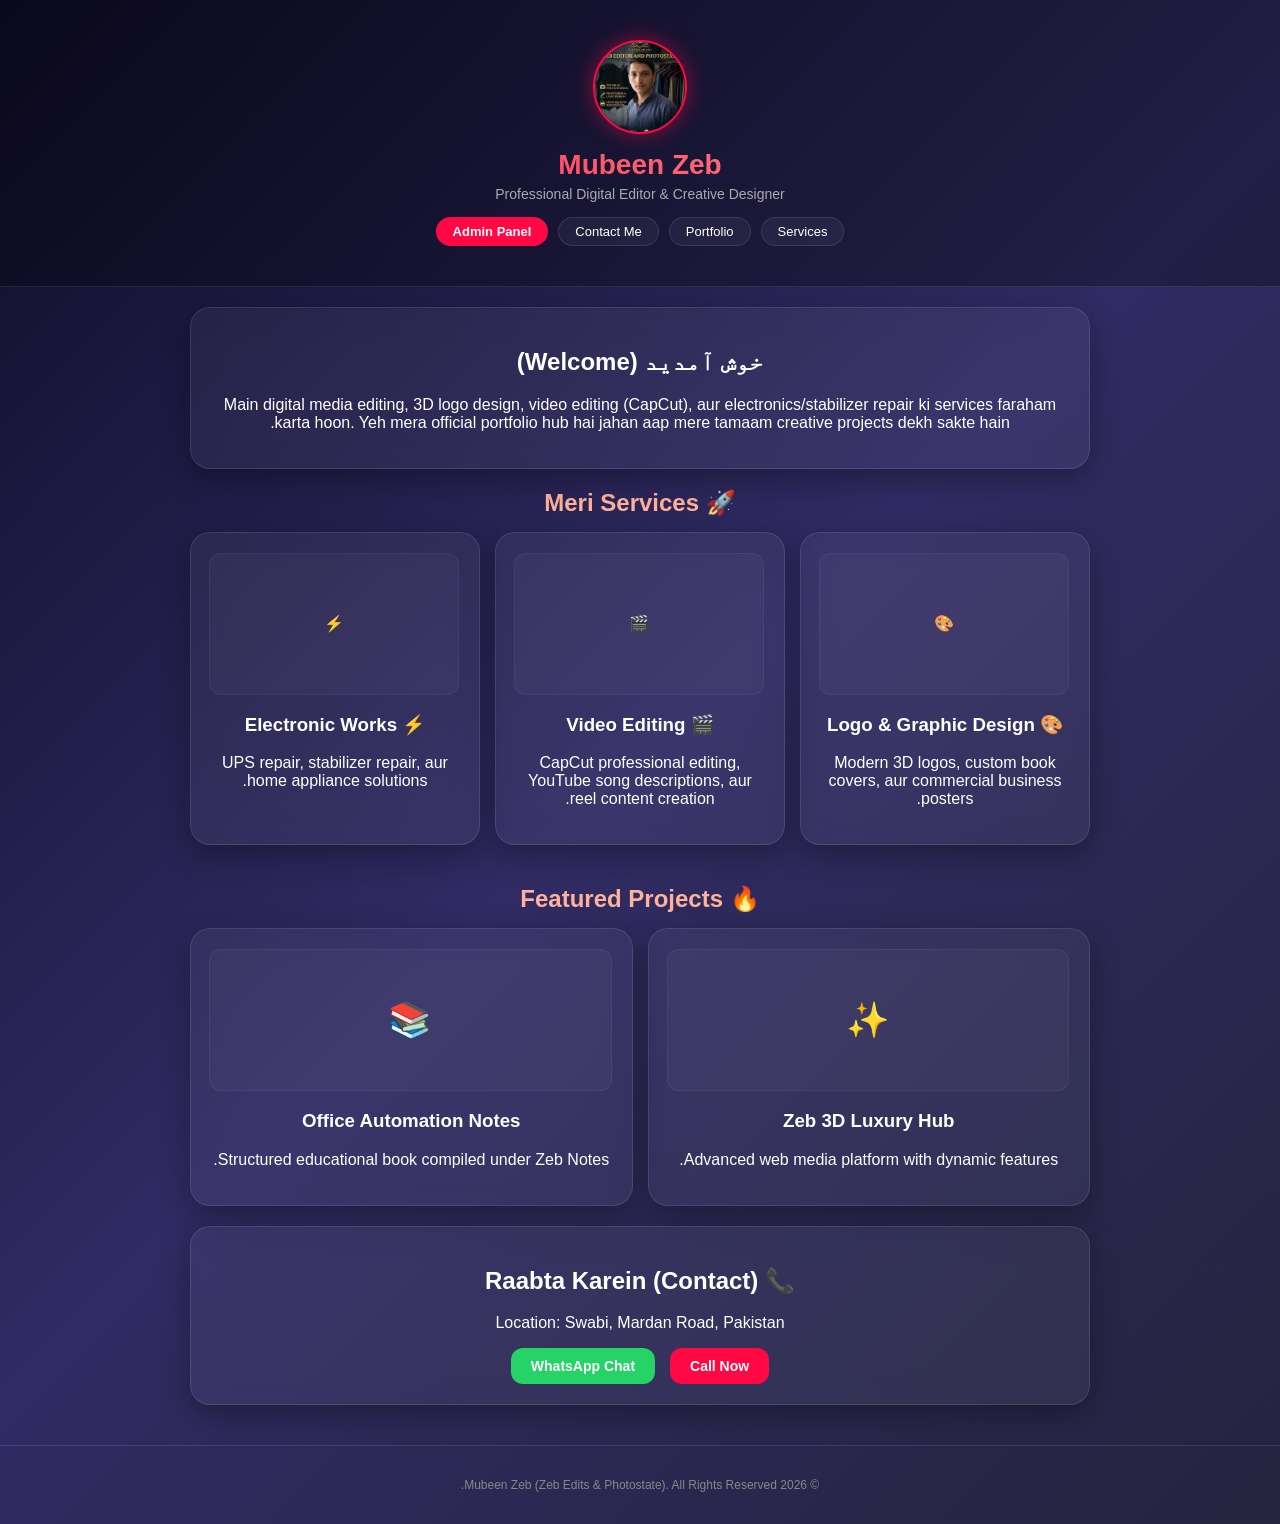
==== commit 966b1a8b: "Add files via upload" ====
--- a/index.html
+++ b/index.html
@@ -3,207 +3,102 @@
 <head>
     <meta charset="UTF-8">
     <meta name="viewport" content="width=device-width, initial-scale=1.0">
-    <title>Zeb 3D Luxury Hub</title>
+    <title>Zeb Edits & Portfolio Hub</title>
     <link rel="stylesheet" href="style.css">
 </head>
-<body class="dark-mode">
+<body>
 
-    <!-- Website Startup Fullscreen Loader -->
-    <div id="pageLoader" class="page-startup-loader">
-        <div class="startup-loader-content">
-            <div class="spinner-3d"></div>
-            <h2>Loading Zeb Media Hub...</h2>
-            <p>Please wait while 3D luxury is preparing</p>
+    <!-- Loading Screen -->
+    <div id="loadingScreen" class="loading-screen">
+        <div class="loader-content">
+            <div class="spinner"></div>
+            <h2>Zeb Hub Load Ho Raha Hai...</h2>
         </div>
     </div>
 
-    <!-- Luxury 3D Header -->
-    <header class="luxury-header">
-        <div class="top-nav-bar">
-            <button onclick="toggleTheme()" class="theme-toggle-btn" id="themeBtn">☀️ Light Mode</button>
-            <div class="auth-buttons" id="authButtonsContainer">
-                <button onclick="openLoginModal()" class="auth-btn">👤 Login</button>
-                <button onclick="openProfileModal()" class="auth-btn" id="profileNavBtn" style="display: none;">⚙️ My Profile</button>
-                <button onclick="openAdminModal()" class="admin-nav-btn">🛡️ Admin Panel</button>
+    <!-- Header Section -->
+    <header class="portfolio-header">
+        <div class="logo-container">
+            <div class="logo-img-wrapper">
+                <img id="mainLogoDisplay" src="logo.png" alt="Zeb Logo" class="site-logo" onerror="this.style.display='none'; document.getElementById('fallback-avatar').style.display='flex';">
+                <div id="fallback-avatar" class="avatar-glow" style="display: none;">✨</div>
             </div>
+            
+            <h1 id="mainTitleDisplay">Mubeen Zeb</h1>
+            <p>Professional Digital Editor & Creative Designer</p>
         </div>
-
-        <!-- Brand Profile Logo & Title Container -->
-        <div class="brand-container">
-            <img id="siteLogoImg" src="https://via.placeholder.com/80" alt="Logo" class="profile-logo-img">
-            <h1 id="mainSiteLogo">✨ Zeb 3D Media Hub ✨</h1>
-        </div>
-        
-        <!-- 3D Search Bar -->
-        <div class="search-section">
-            <input type="text" id="searchInput" placeholder="Search 3D videos, logos, effects..." onkeyup="searchMedia()">
-        </div>
-
-        <!-- 3D Glass Categories -->
-        <div class="category-section" id="categorySection">
-            <button onclick="filterCategory('all')" class="cat-btn active">All</button>
-            <button onclick="filterCategory('logos')" class="cat-btn">Logos</button>
-            <button onclick="filterCategory('effects')" class="cat-btn">Effects</button>
-            <button onclick="filterCategory('nature')" class="cat-btn">Nature</button>
-        </div>
+        <nav class="social-nav">
+            <a href="#services" class="nav-chip">Services</a>
+            <a href="#portfolio" class="nav-chip">Portfolio</a>
+            <a href="#contact" class="nav-chip">Contact Me</a>
+            <a href="admin.html" class="nav-chip highlight">Admin Panel</a>
+        </nav>
     </header>
 
-    <!-- Upload Modal / Section -->
-    <div id="uploadModal" class="modal-overlay" style="display: none;">
-        <div class="modal-box upload-modal-box">
-            <h2>🚀 Upload 3D Media</h2>
-            <select id="mediaCategory" class="luxury-select" style="width: 100%; margin-bottom: 10px;">
-                <option value="logos">Logo</option>
-                <option value="effects">Effect</option>
-                <option value="nature">Nature Video</option>
-            </select>
-            <input type="file" id="mediaFile" accept="video/*, image/*" class="file-input" style="width: 90%; margin-bottom: 15px;">
-            <button onclick="executeUploadProcess()" class="modal-submit-btn">Upload Now</button>
-            <button onclick="closeModals()" class="modal-close-btn">Cancel</button>
-        </div>
-    </div>
+    <!-- Main Content Hub -->
+    <main class="container">
+        
+        <!-- About Section -->
+        <section class="card-glass about-section">
+            <h2>خوش آمدید (Welcome)</h2>
+            <p>Main digital media editing, 3D logo design, video editing (CapCut), aur electronics/stabilizer repair ki services faraham karta hoon. Yeh mera official portfolio hub hai jahan aap mere tamaam creative projects dekh sakte hain.</p>
+        </section>
 
-    <!-- Upload Percentage Loading Bar -->
-    <div id="loadingSpinner" class="luxury-loader" style="display: none;">
-        <div class="loader-content">
-            <p>Rendering 3D... <span id="progressPercent">0%</span></p>
-            <div class="progress-bar-bg">
-                <div id="progressBarFill" class="progress-bar-fill"></div>
-            </div>
-        </div>
-    </div>
-
-    <!-- Login Modal -->
-    <div id="loginModal" class="modal-overlay" style="display: none;">
-        <div class="modal-box">
-            <h2>User Login / Register</h2>
-            <input type="text" id="loginUser" placeholder="Enter your username" class="modal-input">
-            <input type="password" id="loginPass" placeholder="Enter password" class="modal-input">
-            <button onclick="userLogin()" class="modal-submit-btn">Login / Register</button>
-            <button onclick="closeModals()" class="modal-close-btn">Close</button>
-        </div>
-    </div>
-
-    <!-- TikTok Style User Profile Modal -->
-    <div id="profileModal" class="modal-overlay" style="display: none;">
-        <div class="modal-box tiktok-profile-box">
-            <div class="tiktok-profile-header">
-                <div class="tiktok-avatar">✨</div>
-                <h2 id="displayUsername">Guest User</h2>
-                <p class="tiktok-handle">@<span id="displayHandle">username</span></p>
-            </div>
-            
-            <div class="tiktok-stats">
-                <div class="stat-box"><span id="userFollowingCount">120</span><p>Following</p></div>
-                <div class="stat-box"><span id="userFollowersCount">1.4K</span><p>Followers</p></div>
-                <div class="stat-box"><span id="userLikeCount">4.8K</span><p>Likes</p></div>
-            </div>
-
-            <div class="tiktok-tabs">
-                <button class="tab-btn active">📹 My Uploaded Videos (<span id="userUploadCount">0</span>)</button>
-            </div>
-
-            <div id="userVideosGrid" class="tiktok-grid-container">
-                <p class="no-videos-text">No videos uploaded yet!</p>
-            </div>
-
-            <div class="profile-actions">
-                <button onclick="userLogout()" class="modal-submit-btn logout-btn">Logout</button>
-                <button onclick="closeModals()" class="modal-close-btn">Close Panel</button>
-            </div>
-        </div>
-    </div>
-
-    <!-- Admin Panel Modal -->
-    <div id="adminModal" class="modal-overlay" style="display: none;">
-        <div class="modal-box admin-box">
-            <h2>🛡️ Admin Dashboard</h2>
-            <div id="adminAuthSection">
-                <input type="password" id="adminPassInput" placeholder="Enter Admin Secret Key (zeb123)" class="modal-input">
-                <button onclick="verifyAdmin()" class="modal-submit-btn">Access Admin Panel</button>
-            </div>
-            
-            <div id="adminControlSection" style="display: none;">
-                <p style="color: #38ef7d; font-weight: bold;">Admin Access Granted ✅</p>
-                
-                <div class="admin-control-group" style="margin-bottom: 12px;">
-                    <h3>Change Profile Logo Image:</h3>
-                    <input type="file" id="newLogoFile" accept="image/*" class="file-input" style="width: 90%; margin-bottom: 6px;">
-                    <button onclick="updateLogoImage()" class="modal-submit-btn" style="background: linear-gradient(45deg, #ff0844, #ffb199);">Update Logo Image</button>
+        <!-- Services Section -->
+        <section id="services" class="section-title">
+            <h2>🚀 Meri Services</h2>
+            <div class="services-grid">
+                <div class="card-glass service-box">
+                    <div class="card-img-box"><img src="service1.png" alt="Service" onerror="this.parentElement.innerHTML='🎨'"></div>
+                    <h3>🎨 Logo & Graphic Design</h3>
+                    <p>Modern 3D logos, custom book covers, aur commercial business posters.</p>
                 </div>
-
-                <div class="admin-control-group">
-                    <h3>Change Header Title:</h3>
-                    <input type="text" id="newLogoInput" placeholder="Enter new title" class="modal-input">
-                    <button onclick="updateSiteLogo()" class="modal-submit-btn" style="background: linear-gradient(45deg, #00c6ff, #0072ff);">Update Title Text</button>
+                <div class="card-glass service-box">
+                    <div class="card-img-box"><img src="service2.png" alt="Service" onerror="this.parentElement.innerHTML='🎬'"></div>
+                    <h3>🎬 Video Editing</h3>
+                    <p>CapCut professional editing, YouTube song descriptions, aur reel content creation.</p>
                 </div>
-
-                <h3 style="margin-top: 15px;">Manage Uploaded 3D Media:</h3>
-                <div id="adminMediaList" class="admin-media-list"></div>
-            </div>
-            
-            <button onclick="closeModals()" class="modal-close-btn" style="margin-top: 15px;">Close Panel</button>
-        </div>
-    </div>
-
-    <!-- 3D Main Home Feed Container -->
-    <main class="feed-container" id="feedContainer">
-        <div class="card luxury-3d-card" data-category="nature">
-            <div class="media-box">
-                <video src="sample.mp4" autoplay muted loop playsinline controls></video>
-            </div>
-            <p class="card-title">Nature 3D Masterpiece</p>
-            
-            <div class="card-footer">
-                <button class="like-btn" onclick="toggleLike(this)">❤️ <span class="like-count">0</span></button>
-                <button class="share-btn" onclick="shareMedia()">🔗 Share</button>
-                <a href="sample.mp4" download class="download-btn">Download</a>
-            </div>
-
-            <div class="comments-section">
-                <div class="comments-list"></div>
-                <div class="comment-input-box">
-                    <input type="text" placeholder="Add a 3D comment..." class="comment-input">
-                    <button onclick="addComment(this)" class="comment-submit-btn">Post</button>
+                <div class="card-glass service-box">
+                    <div class="card-img-box"><img src="service3.png" alt="Service" onerror="this.parentElement.innerHTML='⚡'"></div>
+                    <h3>⚡ Electronic Works</h3>
+                    <p>UPS repair, stabilizer repair, aur home appliance solutions.</p>
                 </div>
             </div>
-        </div>
+        </section>
+
+        <!-- Portfolio Showcase -->
+        <section id="portfolio" class="section-title">
+            <h2>🔥 Featured Projects</h2>
+            <div id="dynamicProjectsGrid" class="portfolio-grid">
+                <div class="card-glass project-card">
+                    <div class="card-img-box"><span style="font-size: 35px;">✨</span></div>
+                    <h3>Zeb 3D Luxury Hub</h3>
+                    <p>Advanced web media platform with dynamic features.</p>
+                </div>
+                <div class="card-glass project-card">
+                    <div class="card-img-box"><span style="font-size: 35px;">📚</span></div>
+                    <h3>Office Automation Notes</h3>
+                    <p>Structured educational book compiled under Zeb Notes.</p>
+                </div>
+            </div>
+        </section>
+
+        <!-- Contact Section -->
+        <section id="contact" class="card-glass contact-section">
+            <h2>📞 Raabta Karein (Contact)</h2>
+            <p>Location: Swabi, Mardan Road, Pakistan</p>
+            <div class="contact-buttons">
+                <a href="tel:+920000000000" class="btn-primary">Call Now</a>
+                <a href="https://wa.me/" target="_blank" class="btn-whatsapp">WhatsApp Chat</a>
+            </div>
+        </section>
+
     </main>
 
-    <!-- New Dynamic Friends Container (Initially Empty) -->
-    <main class="feed-container" id="friendsContainer" style="display: none;">
-        <div class="friends-header-banner">
-            <h2>👥 Friends Activity & Feed</h2>
-            <p>New friends will appear here automatically when they join!</p>
-        </div>
-        <div id="dynamicFriendsList" style="width: 100%; grid-column: 1 / -1; display: flex; flex-direction: column; gap: 20px;">
-            <p id="noFriendsText" style="text-align: center; color: #aaa; margin-top: 30px;">No friends added yet. Login as a new user to join!</p>
-        </div>
-    </main>
-
-    <!-- TikTok Style Bottom Navigation Bar -->
-    <nav class="tiktok-bottom-nav">
-        <a href="#" class="nav-item active" id="navHome" onclick="switchTab('home')">
-            <span class="nav-icon">🏠</span>
-            <span class="nav-label">Home</span>
-        </a>
-        <a href="#" class="nav-item" onclick="focusSearch()">
-            <span class="nav-icon">🔍</span>
-            <span class="nav-label">Discover</span>
-        </a>
-        <!-- TikTok Center Plus Upload Button -->
-        <div class="nav-upload-btn-container" onclick="openUploadModal()">
-            <div class="tiktok-plus-btn">+</div>
-        </div>
-        <a href="#" class="nav-item" id="navFriends" onclick="switchTab('friends')">
-            <span class="nav-icon">👥</span>
-            <span class="nav-label">Friends</span>
-        </a>
-        <a href="#" class="nav-item" onclick="openProfileModal()">
-            <span class="nav-icon">👤</span>
-            <span class="nav-label">Profile</span>
-        </a>
-    </nav>
+    <!-- Footer -->
+    <footer>
+        <p>&copy; 2026 Mubeen Zeb (Zeb Edits & Photostate). All Rights Reserved.</p>
+    </footer>
 
     <script src="script.js"></script>
 </body>
--- a/style.css
+++ b/style.css
@@ -1,17 +1,8 @@
 :root {
     --bg-gradient: linear-gradient(135deg, #0f0c29, #302b63, #24243e);
-    --text-color: #fff;
-    --card-bg: rgba(255, 255, 255, 0.04);
-    --header-bg: rgba(255, 255, 255, 0.05);
+    --card-bg: rgba(255, 255, 255, 0.05);
     --border-color: rgba(255, 255, 255, 0.1);
-}
-
-body.light-mode {
-    --bg-gradient: linear-gradient(135deg, #f5f7fa, #c3cfe2);
-    --text-color: #222;
-    --card-bg: rgba(255, 255, 255, 0.7);
-    --header-bg: rgba(255, 255, 255, 0.8);
-    --border-color: rgba(0, 0, 0, 0.1);
+    --text-color: #ffffff;
 }
 
 body {
@@ -21,65 +12,192 @@
     margin: 0;
     padding: 0;
     min-height: 100vh;
-    padding-bottom: 75px;
-    transition: background 0.4s ease, color 0.4s ease;
-}
-
-.top-nav-bar {
-    display: flex;
-    justify-content: space-between;
-    align-items: center;
-    margin-bottom: 10px;
-}
-
-.theme-toggle-btn, .auth-btn, .admin-nav-btn {
-    background: rgba(255, 255, 255, 0.1);
+}
+
+.portfolio-header {
+    text-align: center;
+    padding: 40px 20px;
+    background: rgba(0, 0, 0, 0.3);
+    border-bottom: 1px solid var(--border-color);
+}
+
+.logo-img-wrapper {
+    width: 90px;
+    height: 90px;
+    margin: 0 auto 15px auto;
+    border-radius: 50%;
+    overflow: hidden;
+    border: 2px solid #ff0844;
+    box-shadow: 0 0 20px rgba(255, 8, 68, 0.5);
+    background: rgba(255, 255, 255, 0.05);
+    display: flex;
+    justify-content: center;
+    align-items: center;
+}
+
+.site-logo {
+    width: 100%;
+    height: 100%;
+    object-fit: cover;
+}
+
+.avatar-glow {
+    width: 80px;
+    height: 80px;
+    background: linear-gradient(45deg, #ff0844, #ffb199);
+    border-radius: 50%;
+    display: flex;
+    justify-content: center;
+    align-items: center;
+    font-size: 35px;
+    margin: 0 auto;
+}
+
+.portfolio-header h1 {
+    margin: 0;
+    font-size: 28px;
+    background: linear-gradient(45deg, #ff0844, #ffb199);
+    -webkit-background-clip: text;
+    -webkit-text-fill-color: transparent;
+}
+
+.portfolio-header p {
+    margin: 5px 0 15px 0;
+    color: #aaa;
+    font-size: 14px;
+}
+
+.social-nav {
+    display: flex;
+    justify-content: center;
+    gap: 10px;
+    margin-top: 15px;
+    flex-wrap: wrap;
+}
+
+.nav-chip {
+    background: var(--card-bg);
     border: 1px solid var(--border-color);
     color: var(--text-color);
-    padding: 6px 12px;
-    border-radius: 15px;
-    cursor: pointer;
+    padding: 6px 16px;
+    border-radius: 20px;
+    text-decoration: none;
+    font-size: 13px;
+    transition: 0.3s;
+}
+
+.nav-chip.highlight {
+    background: #ff0844;
+    border-color: transparent;
+    font-weight: bold;
+}
+
+.nav-chip:hover {
+    background: #ff0844;
+}
+
+.container {
+    max-width: 900px;
+    margin: 0 auto;
+    padding: 20px;
+}
+
+.card-glass {
+    background: var(--card-bg);
+    backdrop-filter: blur(15px);
+    -webkit-backdrop-filter: blur(15px);
+    border: 1px solid var(--border-color);
+    border-radius: 20px;
+    padding: 20px;
+    margin-bottom: 20px;
+    box-shadow: 0 10px 30px rgba(0, 0, 0, 0.3);
+}
+
+.about-section {
+    text-align: center;
+}
+
+.section-title h2 {
+    text-align: center;
+    color: #ffb199;
+    margin-bottom: 15px;
+}
+
+.services-grid, .portfolio-grid {
+    display: grid;
+    grid-template-columns: repeat(auto-fit, minmax(250px, 1fr));
+    gap: 15px;
+}
+
+.service-box, .project-card {
+    text-align: center;
+    transition: transform 0.3s;
+}
+
+.service-box:hover, .project-card:hover {
+    transform: translateY(-5px);
+    border-color: #ff0844;
+}
+
+/* Card Image Box Styling */
+.card-img-box {
+    width: 100%;
+    height: 140px;
+    background: rgba(255, 255, 255, 0.03);
+    border-radius: 12px;
+    overflow: hidden;
+    margin-bottom: 15px;
+    display: flex;
+    justify-content: center;
+    align-items: center;
+    border: 1px solid rgba(255, 255, 255, 0.05);
+}
+
+.card-img-box img {
+    width: 100%;
+    height: 100%;
+    object-fit: cover;
+}
+
+.contact-section {
+    text-align: center;
+}
+
+.contact-buttons {
+    display: flex;
+    justify-content: center;
+    gap: 15px;
+    margin-top: 15px;
+}
+
+.btn-primary, .btn-whatsapp {
+    padding: 10px 20px;
+    border-radius: 12px;
+    text-decoration: none;
+    font-weight: bold;
+    font-size: 14px;
+}
+
+.btn-primary {
+    background: #ff0844;
+    color: white;
+}
+
+.btn-whatsapp {
+    background: #25d366;
+    color: white;
+}
+
+footer {
+    text-align: center;
+    padding: 20px;
     font-size: 12px;
-    font-weight: bold;
-    transition: 0.3s;
-}
-
-.theme-toggle-btn:hover, .auth-btn:hover, .admin-nav-btn:hover {
-    background: #ff0844;
-    color: #fff;
-    border-color: transparent;
-}
-
-.admin-nav-btn {
-    background: linear-gradient(45deg, #ff9900, #ff5500);
-    color: white;
-    border: none;
-}
-
-.brand-container {
-    display: flex;
-    flex-direction: column;
-    align-items: center;
-    justify-content: center;
-    gap: 8px;
-    margin: 10px 0;
-}
-
-.profile-logo-img {
-    width: 75px;
-    height: 75px;
-    border-radius: 50%;
-    object-fit: cover;
-    border: 3px solid #ff0844;
-    box-shadow: 0 0 20px rgba(255, 8, 68, 0.6), 0 5px 15px rgba(0,0,0,0.5);
-    transition: transform 0.3s ease;
-}
-
-.profile-logo-img:hover {
-    transform: scale(1.08) rotate(3deg);
-}
-
-.page-startup-loader {
+    color: #888;
+    border-top: 1px solid var(--border-color);
+}
+
+/* Loading Screen Styles */
+.loading-screen {
     position: fixed;
     top: 0;
     left: 0;
@@ -93,594 +211,69 @@
     transition: opacity 0.5s ease;
 }
 
-.startup-loader-content {
-    text-align: center;
-}
-
-.spinner-3d {
-    width: 60px;
-    height: 60px;
-    border: 5px solid rgba(255, 255, 255, 0.1);
-    border-top: 5px solid #ff0844;
+.loader-content {
+    text-align: center;
+}
+
+.spinner {
+    width: 50px;
+    height: 50px;
+    border: 4px solid rgba(255, 255, 255, 0.1);
+    border-top: 4px solid #ff0844;
     border-radius: 50%;
     animation: spin 1s linear infinite;
-    margin: 0 auto 20px auto;
-    box-shadow: 0 0 20px rgba(255, 8, 68, 0.5);
+    margin: 0 auto 15px auto;
+}
+
+.loader-content h2 {
+    color: #ffb199;
+    font-size: 16px;
+    margin: 0;
 }
 
 @keyframes spin {
     0% { transform: rotate(0deg); }
     100% { transform: rotate(360deg); }
 }
-
-.luxury-header {
-    background: var(--header-bg);
-    backdrop-filter: blur(15px);
-    -webkit-backdrop-filter: blur(15px);
-    border-bottom: 1px solid var(--border-color);
-    padding: 15px 20px;
-    text-align: center;
-    box-shadow: 0 10px 30px rgba(0, 0, 0, 0.2);
-}
-
-.luxury-header h1 {
-    font-size: 24px;
-    background: linear-gradient(45deg, #ff0844, #ffb199);
-    -webkit-background-clip: text;
-    -webkit-text-fill-color: transparent;
-    text-shadow: 0 5px 15px rgba(255, 8, 68, 0.3);
-}
-
-.search-section, .category-section {
-    margin-top: 10px;
-}
-
-.search-section input {
-    width: 85%;
-    max-width: 400px;
-    padding: 10px 16px;
-    background: var(--card-bg);
-    border: 1px solid var(--border-color);
-    border-radius: 25px;
-    color: var(--text-color);
-    font-size: 14px;
-    outline: none;
-    box-shadow: inset 0 2px 5px rgba(0,0,0,0.2);
-    transition: all 0.3s ease;
-}
-
-.search-section input:focus {
-    border-color: #ff0844;
-    box-shadow: 0 0 15px rgba(255, 8, 68, 0.5);
-}
-
-.cat-btn {
-    padding: 6px 14px;
-    margin: 2px;
-    background: var(--card-bg);
-    color: var(--text-color);
-    border: 1px solid var(--border-color);
-    border-radius: 20px;
-    cursor: pointer;
-    transition: all 0.3s ease;
-}
-
-.cat-btn.active, .cat-btn:hover {
-    background: linear-gradient(45deg, #ff0844, #ffb199);
-    border-color: transparent;
-    color: white;
-    box-shadow: 0 5px 15px rgba(255, 8, 68, 0.4);
-    transform: translateY(-2px);
-}
-
-.luxury-select, .file-input {
-    background: var(--card-bg);
-    border: 1px solid var(--border-color);
-    padding: 8px;
-    border-radius: 8px;
-    color: var(--text-color);
-    margin: 4px;
-}
-
-.friends-header-banner {
-    grid-column: 1 / -1;
-    text-align: center;
-    background: rgba(255, 255, 255, 0.05);
-    border: 1px solid var(--border-color);
-    padding: 15px;
-    border-radius: 15px;
-    margin-bottom: 5px;
-}
-
-.friends-header-banner h2 {
-    margin: 0 0 5px 0;
-    color: #ff0844;
-}
-
-.friends-header-banner p {
-    margin: 0;
-    font-size: 13px;
-    opacity: 0.8;
-}
-
-.friend-user-info {
-    display: flex;
-    align-items: center;
-    gap: 10px;
-    margin-bottom: 12px;
-}
-
-.friend-avatar {
-    width: 40px;
-    height: 40px;
-    background: linear-gradient(45deg, #ff0844, #ffb199);
-    border-radius: 50%;
-    display: flex;
-    justify-content: center;
-    align-items: center;
-    font-size: 18px;
-}
-
-.friend-user-info h4 {
-    margin: 0;
-    font-size: 14px;
-    color: var(--text-color);
-}
-
-.friend-time {
-    font-size: 11px;
-    color: #aaa;
-}
-
-/* TikTok Style Bottom Navigation Bar CSS */
-.tiktok-bottom-nav {
+/* Image Lightbox Modal Styles */
+.image-modal {
+    display: none;
     position: fixed;
-    bottom: 0;
-    left: 0;
-    width: 100%;
-    height: 65px;
-    background: rgba(15, 12, 41, 0.9);
-    backdrop-filter: blur(20px);
-    -webkit-backdrop-filter: blur(20px);
-    border-top: 1px solid rgba(255, 255, 255, 0.15);
-    display: flex;
-    justify-content: space-around;
-    align-items: center;
-    z-index: 3000;
-}
-
-.nav-item {
-    display: flex;
-    flex-direction: column;
-    align-items: center;
-    text-decoration: none;
-    color: #aaa;
-    font-size: 10px;
-    transition: 0.3s;
-}
-
-.nav-item.active, .nav-item:hover {
-    color: #fff;
-}
-
-.nav-icon {
-    font-size: 20px;
-    margin-bottom: 2px;
-}
-
-.nav-label {
-    font-weight: 600;
-}
-
-.nav-upload-btn-container {
-    cursor: pointer;
-    display: flex;
-    justify-content: center;
-    align-items: center;
-}
-
-.tiktok-plus-btn {
-    width: 45px;
-    height: 32px;
-    background: linear-gradient(90deg, #25f4ee, #fe2c55);
-    border-radius: 10px;
-    color: white;
-    font-size: 22px;
-    font-weight: bold;
-    display: flex;
-    justify-content: center;
-    align-items: center;
-    box-shadow: 0 0 15px rgba(254, 44, 85, 0.5);
-    position: relative;
-    transition: transform 0.2s ease;
-}
-
-.tiktok-plus-btn:hover {
-    transform: scale(1.1);
-}
-
-/* Feed Container */
-.feed-container {
-    display: grid;
-    grid-template-columns: repeat(auto-fit, minmax(280px, 1fr));
-    gap: 20px;
-    padding: 25px;
-}
-
-.luxury-3d-card {
-    background: var(--card-bg);
-    backdrop-filter: blur(12px);
-    -webkit-backdrop-filter: blur(12px);
-    border: 1px solid var(--border-color);
-    padding: 15px;
-    border-radius: 20px;
-    box-shadow: 0 15px 35px rgba(0, 0, 0, 0.3);
-}
-
-.media-box {
-    position: relative;
-    border-radius: 14px;
-    overflow: hidden;
-    background: #000;
-    border: 2px solid var(--border-color);
-    box-shadow: 0 8px 25px rgba(0, 0, 0, 0.5);
-}
-
-.media-box video, .media-box img {
-    width: 100%;
-    display: block;
-    border-radius: 12px;
-}
-
-.card-title {
-    color: var(--text-color);
-    font-weight: 600;
-    margin: 12px 0;
-    font-size: 15px;
-    text-align: right;
-}
-
-.card-footer {
-    display: flex;
-    justify-content: space-between;
-    align-items: center;
-    margin-top: 12px;
-}
-
-.like-btn, .share-btn {
-    background: var(--card-bg);
-    border: 1px solid var(--border-color);
-    color: var(--text-color);
-    padding: 6px 12px;
-    border-radius: 15px;
-    cursor: pointer;
-    font-size: 12px;
-}
-
-.download-btn {
-    display: inline-block;
-    padding: 6px 14px;
-    background: linear-gradient(45deg, #11998e, #38ef7d);
-    color: white;
-    text-decoration: none;
-    border-radius: 15px;
-    font-size: 12px;
-    font-weight: bold;
-}
-
-.comments-section {
-    margin-top: 14px;
-    border-top: 1px solid var(--border-color);
-    padding-top: 10px;
-}
-
-.comments-list {
-    max-height: 80px;
-    overflow-y: auto;
-    font-size: 12px;
-    color: var(--text-color);
-    margin-bottom: 8px;
-    text-align: left;
-    opacity: 0.8;
-}
-
-.comment-item {
-    background: var(--card-bg);
-    padding: 5px 10px;
-    border-radius: 6px;
-    margin-bottom: 4px;
-    border: 1px solid var(--border-color);
-}
-
-.comment-input-box {
-    display: flex;
-    gap: 6px;
-}
-
-.comment-input {
-    flex: 1;
-    padding: 6px 10px;
-    background: var(--card-bg);
-    border: 1px solid var(--border-color);
-    border-radius: 6px;
-    color: var(--text-color);
-    font-size: 12px;
-    outline: none;
-}
-
-.comment-submit-btn {
-    padding: 6px 12px;
-    background: #ff0844;
-    color: white;
-    border: none;
-    border-radius: 6px;
-    cursor: pointer;
-    font-size: 12px;
-    font-weight: bold;
-}
-
-.modal-overlay {
-    position: fixed;
+    z-index: 10000;
     top: 0;
     left: 0;
     width: 100%;
     height: 100%;
-    background: rgba(0, 0, 0, 0.75);
-    backdrop-filter: blur(8px);
-    display: flex;
-    justify-content: center;
-    align-items: center;
-    z-index: 4000;
-}
-
-.modal-box {
-    background: #1a1a2e;
-    border: 1px solid rgba(255, 255, 255, 0.2);
-    padding: 25px;
-    border-radius: 20px;
-    width: 85%;
-    max-width: 350px;
-    text-align: center;
-    box-shadow: 0 20px 40px rgba(0,0,0,0.8);
-    color: #fff;
-}
-
-.admin-box {
-    max-width: 450px;
-}
-
-/* TikTok Style Profile Modal CSS */
-.tiktok-profile-box {
-    max-width: 420px;
-    width: 90%;
-    max-height: 85vh;
-    display: flex;
-    flex-direction: column;
-    padding: 20px;
-}
-
-.tiktok-profile-header {
-    text-align: center;
-    margin-bottom: 10px;
-}
-
-.tiktok-avatar {
-    width: 75px;
-    height: 75px;
-    background: linear-gradient(45deg, #ff0844, #00c6ff);
-    border-radius: 50%;
-    display: flex;
-    justify-content: center;
-    align-items: center;
-    font-size: 30px;
-    margin: 0 auto 8px auto;
-    box-shadow: 0 0 20px rgba(255, 8, 68, 0.5);
-}
-
-.tiktok-profile-header h2 {
-    margin: 0;
-    font-size: 20px;
-}
-
-.tiktok-handle {
-    font-size: 13px;
-    color: #00c6ff;
-    margin: 2px 0 10px 0;
-}
-
-.tiktok-stats {
-    display: flex;
-    justify-content: center;
-    gap: 25px;
-    margin-bottom: 15px;
-    border-top: 1px solid rgba(255,255,255,0.1);
-    border-bottom: 1px solid rgba(255,255,255,0.1);
-    padding: 10px 0;
-}
-
-.stat-box {
-    text-align: center;
-}
-
-.stat-box span {
-    font-size: 16px;
+    background: rgba(0, 0, 0, 0.85);
+    justify-content: center;
+    align-items: center;
+    padding: 20px;
+    box-sizing: border-box;
+}
+
+.image-modal img {
+    max-width: 90%;
+    max-height: 90vh;
+    border-radius: 12px;
+    border: 2px solid #ff0844;
+    box-shadow: 0 0 30px rgba(0, 0, 0, 0.5);
+}
+
+.image-modal-close {
+    position: absolute;
+    top: 20px;
+    right: 30px;
+    color: white;
+    font-size: 35px;
     font-weight: bold;
-    color: #fff;
-}
-
-.stat-box p {
-    font-size: 11px;
-    margin: 0;
-    color: #aaa;
-}
-
-.tiktok-tabs {
-    text-align: center;
-    margin-bottom: 10px;
-}
-
-.tab-btn {
-    background: none;
-    border: none;
-    color: #ff0844;
-    font-weight: bold;
-    font-size: 13px;
-    border-bottom: 2px solid #ff0844;
-    padding-bottom: 4px;
     cursor: pointer;
 }
 
-.tiktok-grid-container {
-    flex: 1;
-    max-height: 200px;
-    overflow-y: auto;
-    display: grid;
-    grid-template-columns: repeat(3, 1fr);
-    gap: 6px;
-    background: rgba(0,0,0,0.3);
-    padding: 8px;
-    border-radius: 12px;
-    border: 1px solid rgba(255,255,255,0.1);
-}
-
-.no-videos-text {
-    grid-column: span 3;
-    color: #888;
-    font-size: 12px;
-    text-align: center;
-    margin: 25px 0;
-}
-
-.tiktok-grid-item {
-    position: relative;
-    aspect-ratio: 9/16;
-    background: #000;
-    border-radius: 6px;
-    overflow: hidden;
-    border: 1px solid rgba(255,255,255,0.15);
-}
-
-.tiktok-grid-item video, .tiktok-grid-item img {
-    width: 100%;
-    height: 100%;
-    object-fit: cover;
-}
-
-.profile-actions {
-    display: flex;
-    gap: 10px;
-    margin-top: 15px;
-}
-
-.logout-btn {
-    background: #ff0844 !important;
-    margin-top: 0 !important;
-}
-
-.modal-input {
-    width: 90%;
-    padding: 10px;
-    margin: 10px 0;
-    background: rgba(255, 255, 255, 0.1);
-    border: 1px solid rgba(255, 255, 255, 0.2);
-    border-radius: 8px;
-    color: white;
-    outline: none;
-}
-
-.modal-submit-btn {
-    width: 95%;
-    padding: 10px;
-    background: linear-gradient(45deg, #ff0844, #ffb199);
-    color: white;
-    border: none;
-    border-radius: 8px;
-    font-weight-weight: bold;
+.card-img-box img {
     cursor: pointer;
-    margin-top: 5px;
-}
-
-.modal-close-btn {
-    background: transparent;
-    border: none;
-    color: #aaa;
-    cursor: pointer;
-    margin-top: 8px;
-    font-size: 13px;
-    width: 100%;
-}
-
-.admin-media-list {
-    max-height: 200px;
-    overflow-y: auto;
-    margin-top: 10px;
-    text-align: left;
-}
-
-.admin-item {
-    display: flex;
-    justify-content: space-between;
-    align-items: center;
-    background: rgba(255, 255, 255, 0.05);
-    padding: 8px;
-    border-radius: 6px;
-    margin-bottom: 6px;
-    font-size: 12px;
-}
-
-.delete-media-btn {
-    background: #ff0844;
-    color: white;
-    border: none;
-    padding: 4px 8px;
-    border-radius: 4px;
-    cursor: pointer;
-}
-
-.luxury-loader {
-    position: fixed;
-    top: 0;
-    left: 0;
-    width: 100%;
-    height: 100%;
-    background: rgba(10, 10, 20, 0.85);
-    backdrop-filter: blur(10px);
-    display: flex;
-    justify-content: center;
-    align-items: center;
-    z-index: 5000;
-}
-
-.loader-content {
-    background: rgba(255, 255, 258, 0.08);
-    border: 1px solid rgba(255, 255, 255, 0.2);
-    padding: 30px;
-    border-radius: 20px;
-    width: 80%;
-    max-width: 350px;
-    text-align: center;
-    box-shadow: 0 15px 35px rgba(0,0,0,0.7);
-}
-
-.loader-content p {
-    font-weight: bold;
-    color: #fff;
-    margin-bottom: 12px;
-    font-size: 16px;
-}
-
-.progress-bar-bg {
-    width: 100%;
-    background-color: rgba(255, 255, 255, 0.1);
-    border-radius: 10px;
-    overflow: hidden;
-    height: 12px;
-}
-
-.progress-bar-fill {
-    width: 0%;
-    height: 100%;
-    background: linear-gradient(90deg, #ff0844, #ffb199);
-    border-radius: 10px;
-    transition: width 0.1s ease-in-out;
-}
+    transition: transform 0.3s;
+}
+
+.card-img-box img:hover {
+    transform: scale(1.03);
+}
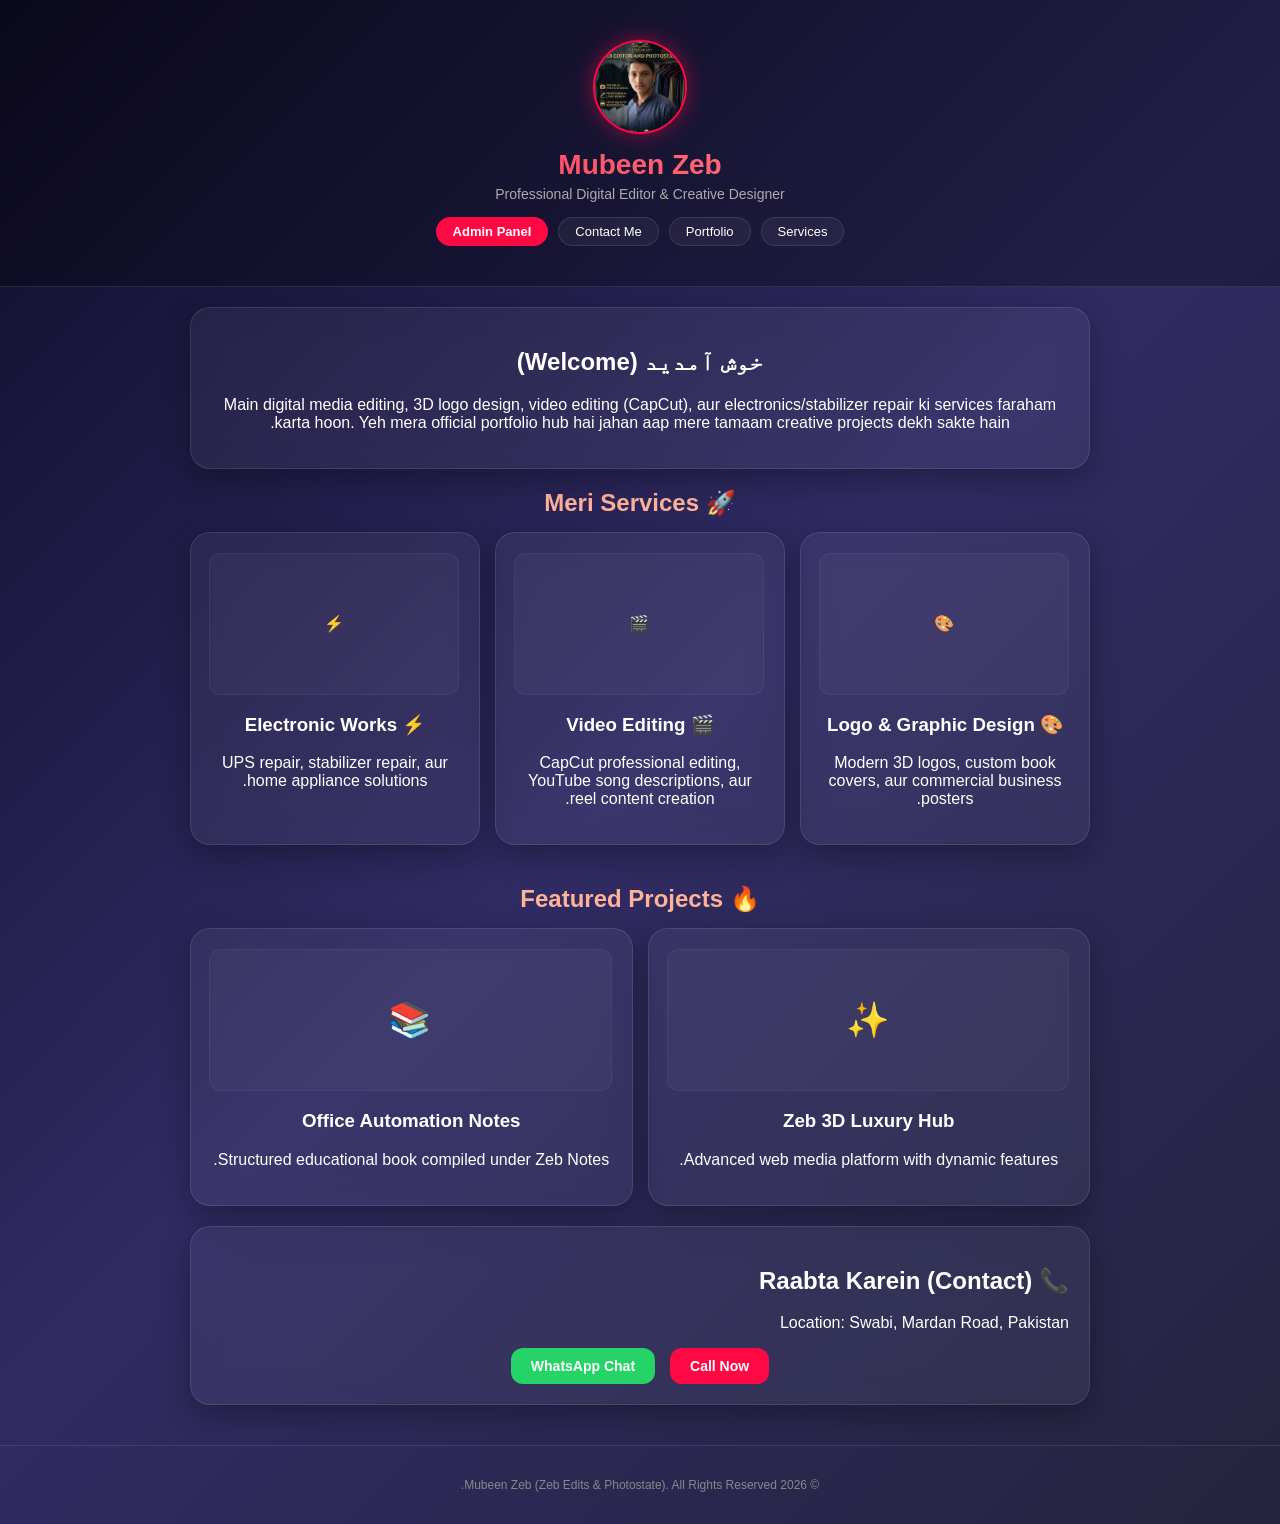
==== commit c7594855: "Add files via upload" ====
--- a/index.html
+++ b/index.html
@@ -84,13 +84,19 @@
         </section>
 
         <!-- Contact Section -->
-        <section id="contact" class="card-glass contact-section">
-            <h2>📞 Raabta Karein (Contact)</h2>
-            <p>Location: Swabi, Mardan Road, Pakistan</p>
-            <div class="contact-buttons">
-                <a href="tel:+920000000000" class="btn-primary">Call Now</a>
-                <a href="https://wa.me/" target="_blank" class="btn-whatsapp">WhatsApp Chat</a>
-            </div>
+        <section id="contact" class="card-glass 
+        <!-- Contact Section -->
+<section id="contact" class="card-glass contact-section">
+    <h2>📞 Raabta Karein (Contact)</h2>
+    <p>Location: Swabi, Mardan Road, Pakistan</p>
+    <div class="contact-buttons">
+        <a href="tel:+923275652796" class="btn-primary">Call Now</a>
+        <!-- اپنا واٹس ایپ نمبر 92 کے ساتھ یہاں درج کریں مثلاً: https://wa.me/923001234567 -->
+        <a href="https://wa.me/923275652796" target="_blank" class="btn-whatsapp">WhatsApp Chat</a>
+    </div>
+</section>
+
+
         </section>
 
     </main>
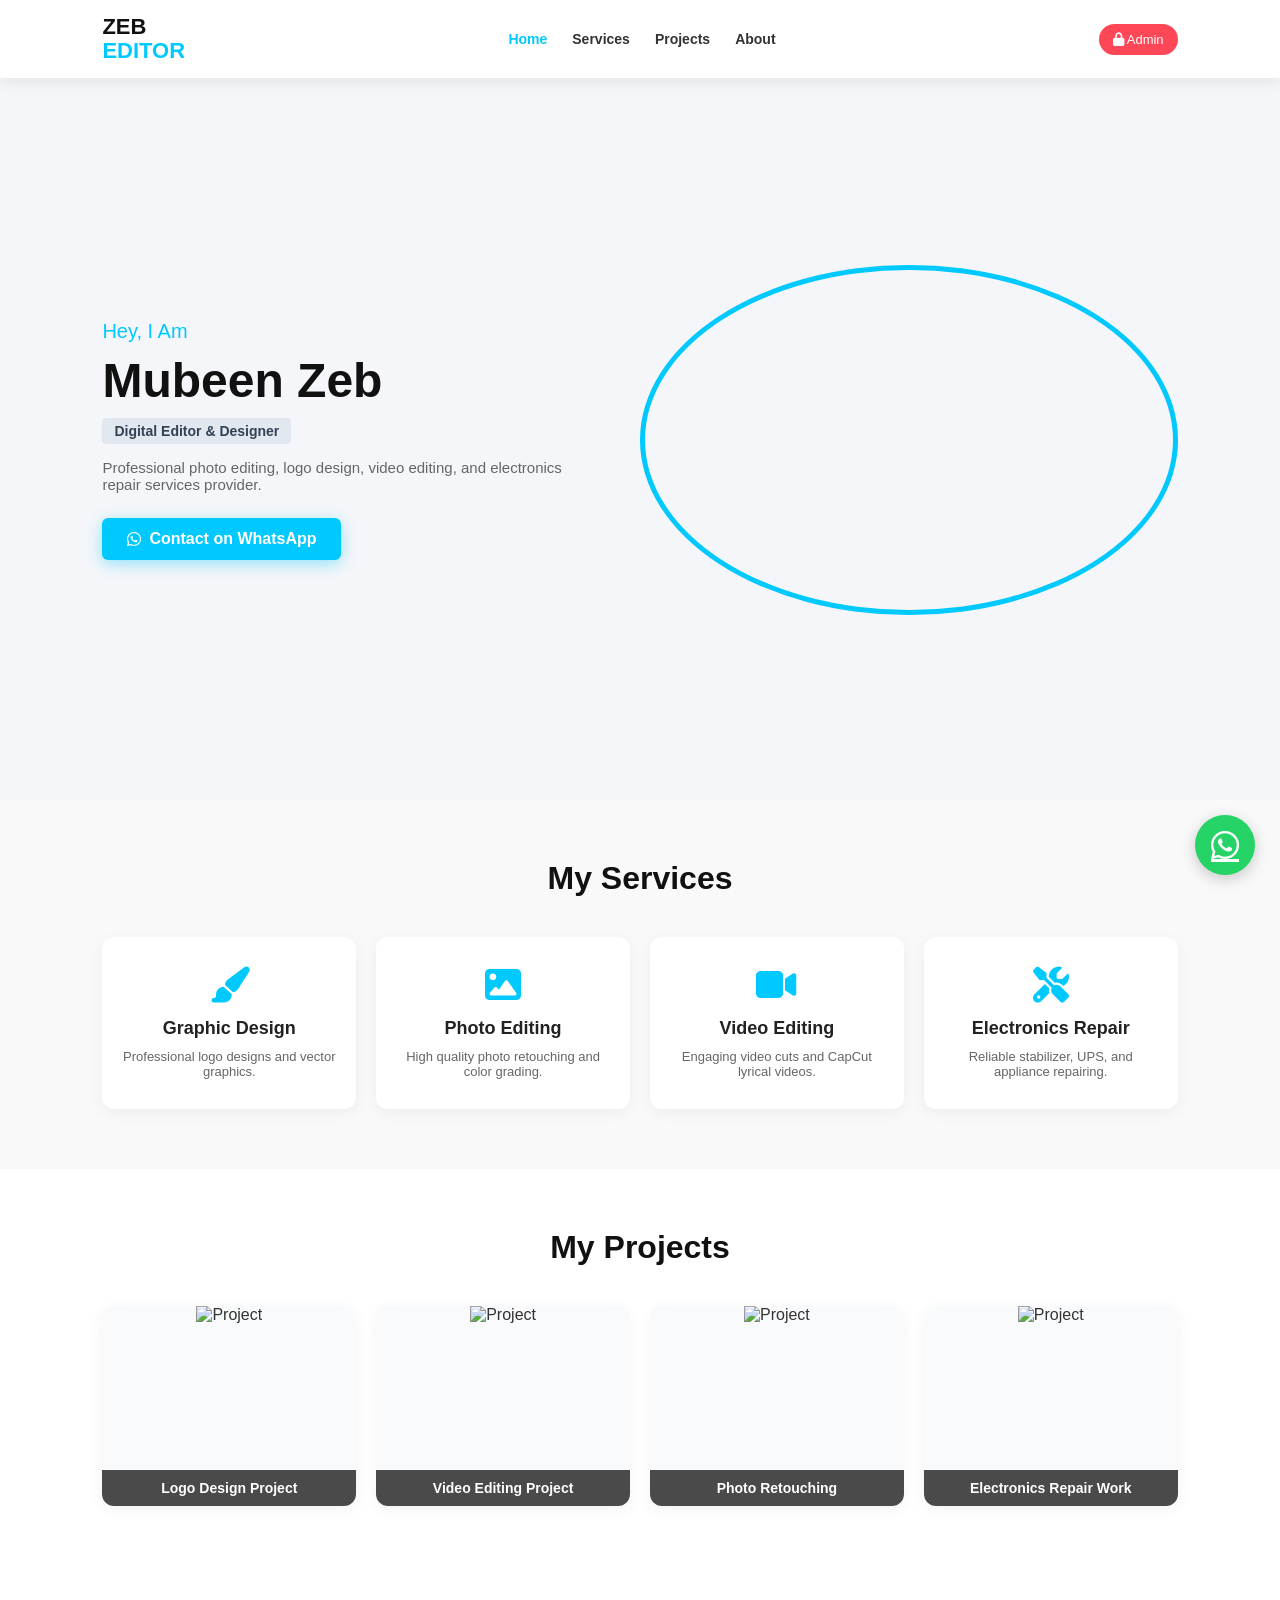
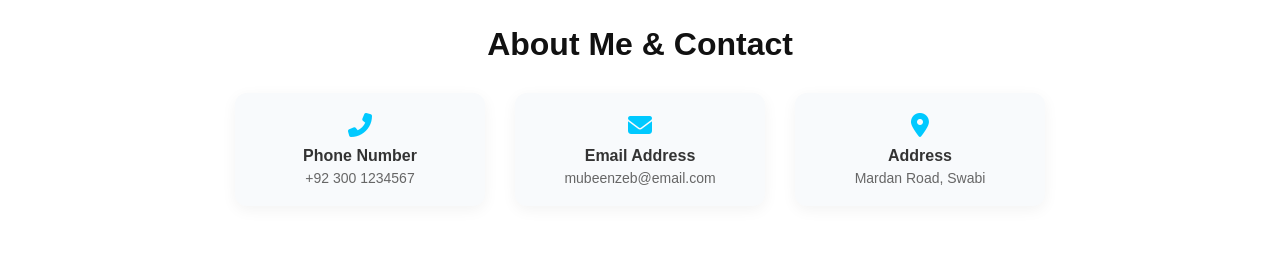
==== commit 2488e9b7: "Add files via upload" ====
--- a/index.html
+++ b/index.html
@@ -1,111 +1,494 @@
 <!DOCTYPE html>
-<html lang="ur" dir="rtl">
+<html lang="en">
 <head>
     <meta charset="UTF-8">
     <meta name="viewport" content="width=device-width, initial-scale=1.0">
-    <title>Zeb Edits & Portfolio Hub</title>
+    <title>ZEB EDITOR - Portfolio & Services</title>
     <link rel="stylesheet" href="style.css">
+    <link rel="stylesheet" href="https://cdnjs.cloudflare.com/ajax/libs/font-awesome/6.4.0/css/all.min.css">
+    <style>
+        * {
+            margin: 0;
+            padding: 0;
+            box-sizing: border-box;
+            font-family: 'Segoe UI', Tahoma, Geneva, Verdana, sans-serif;
+            scroll-behavior: smooth;
+        }
+        body {
+            padding-top: 80px;
+        }
+
+        /* Loading Screen Style (Screenshot jaisa golden glowing design) */
+        #loader-wrapper {
+            position: fixed;
+            top: 0;
+            left: 0;
+            width: 100%;
+            height: 100%;
+            background: #111;
+            display: flex;
+            flex-direction: column;
+            justify-content: center;
+            align-items: center;
+            z-index: 9999;
+            transition: opacity 0.5s ease, visibility 0.5s ease;
+        }
+        .loader-logo-icon {
+            font-size: 55px;
+            color: #e5c158;
+            text-shadow: 0 0 20px rgba(229, 193, 88, 0.6);
+            margin-bottom: 20px;
+            font-weight: bold;
+            font-style: italic;
+        }
+        .loader-bar-container {
+            width: 200px;
+            height: 4px;
+            background: rgba(255, 255, 255, 0.1);
+            border-radius: 4px;
+            overflow: hidden;
+            margin-bottom: 15px;
+        }
+        .loader-bar-fill {
+            width: 0%;
+            height: 100%;
+            background: linear-gradient(90deg, #c5a03e, #f3e5ab);
+            box-shadow: 0 0 10px #e5c158;
+            animation: fillBar 1.2s cubic-bezier(0.4, 0, 0.2, 1) forwards;
+        }
+        .loader-brand-text {
+            color: #fff;
+            font-size: 16px;
+            font-weight: 600;
+            letter-spacing: 3px;
+        }
+        @keyframes fillBar {
+            0% { width: 0%; }
+            100% { width: 100%; }
+        }
+
+        /* Sticky Header Style */
+        header {
+            position: fixed;
+            top: 0;
+            left: 0;
+            width: 100%;
+            background: #fff;
+            display: flex;
+            justify-content: space-between;
+            align-items: center;
+            padding: 15px 8%;
+            box-shadow: 0 2px 15px rgba(0,0,0,0.1);
+            z-index: 1000;
+        }
+        nav ul {
+            list-style: none;
+            display: flex;
+            gap: 25px;
+        }
+        nav ul li a {
+            text-decoration: none;
+            color: #333;
+            font-weight: 600;
+            transition: 0.3s;
+        }
+        nav ul li a:hover, nav ul li a.active {
+            color: #00c9ff;
+        }
+        .btn-admin {
+            background: #ff4757;
+            color: #fff;
+            padding: 8px 14px;
+            border-radius: 20px;
+            text-decoration: none;
+            font-size: 13px;
+            font-weight: 500;
+            transition: 0.3s;
+        }
+        .btn-admin:hover {
+            background: #e84118;
+        }
+        .header-buttons {
+            display: flex;
+            align-items: center;
+            gap: 8px;
+        }
+        .logo img {
+            height: 40px;
+            object-fit: contain;
+        }
+        /* Hero Section */
+        .hero {
+            display: flex;
+            justify-content: space-between;
+            align-items: center;
+            padding: 60px 8%;
+            background: #f4f6f9;
+        }
+        .hero-content h3 {
+            color: #00c9ff;
+            font-size: 20px;
+            margin-bottom: 10px;
+        }
+        .hero-content h1 {
+            font-size: 48px;
+            color: #111;
+            margin-bottom: 10px;
+        }
+        .badge {
+            background: #e2e8f0;
+            color: #334155;
+            padding: 5px 12px;
+            border-radius: 4px;
+            font-size: 14px;
+            font-weight: 600;
+            display: inline-block;
+            margin-bottom: 15px;
+        }
+        .hero-content p {
+            color: #666;
+            font-size: 15px;
+            margin-bottom: 25px;
+            max-width: 500px;
+        }
+        .btn-primary {
+            background: #00c9ff;
+            color: #fff;
+            padding: 12px 25px;
+            border-radius: 6px;
+            text-decoration: none;
+            font-weight: 600;
+            display: inline-flex;
+            align-items: center;
+            gap: 8px;
+        }
+        .hero-image-container {
+            position: relative;
+            width: 300px;
+            height: 300px;
+        }
+        .profile-img {
+            width: 100%;
+            height: 100%;
+            object-fit: cover;
+            border-radius: 50%;
+            border: 5px solid #00c9ff;
+        }
+        /* WhatsApp Floating Button Style */
+        .whatsapp-float {
+            position: fixed;
+            bottom: 25px;
+            right: 25px;
+            background: #25d366;
+            color: #fff;
+            width: 60px;
+            height: 60px;
+            border-radius: 50%;
+            display: flex;
+            justify-content: center;
+            align-items: center;
+            font-size: 32px;
+            box-shadow: 0 4px 15px rgba(0,0,0,0.2);
+            z-index: 1000;
+            transition: 0.3s;
+        }
+        .whatsapp-float:hover {
+            background: #20ba5a;
+            transform: scale(1.1);
+        }
+        /* Projects Section Style */
+        .projects-section {
+            padding: 60px 8%;
+            background: #fff;
+            text-align: center;
+        }
+        .projects-section h2 {
+            font-size: 32px;
+            margin-bottom: 10px;
+            color: #111;
+        }
+        .project-grid {
+            display: grid;
+            grid-template-columns: repeat(auto-fit, minmax(220px, 1fr));
+            gap: 20px;
+            margin-top: 40px;
+        }
+        .project-card {
+            background: #f8fafc;
+            border-radius: 12px;
+            overflow: hidden;
+            box-shadow: 0 4px 15px rgba(0,0,0,0.05);
+            transition: 0.3s;
+            height: 200px;
+            position: relative;
+        }
+        .project-card:hover {
+            transform: translateY(-5px);
+        }
+        .project-card img {
+            width: 100%;
+            height: 100%;
+            object-fit: cover;
+        }
+        .project-title-overlay {
+            position: absolute;
+            bottom: 0;
+            left: 0;
+            width: 100%;
+            background: rgba(0, 0, 0, 0.7);
+            color: #fff;
+            padding: 10px;
+            font-size: 14px;
+            font-weight: 600;
+            text-align: center;
+        }
+        /* Services Section Style */
+        .services-section {
+            padding: 60px 8%;
+            background: #f9f9f9;
+            text-align: center;
+        }
+        .services-section h2 {
+            font-size: 32px;
+            margin-bottom: 10px;
+            color: #111;
+        }
+        .services-grid {
+            display: grid;
+            grid-template-columns: repeat(auto-fit, minmax(220px, 1fr));
+            gap: 20px;
+            margin-top: 40px;
+        }
+        .service-card {
+            background: #fff;
+            padding: 30px 20px;
+            border-radius: 12px;
+            box-shadow: 0 4px 15px rgba(0,0,0,0.05);
+        }
+        .service-card i {
+            font-size: 36px;
+            color: #00c9ff;
+            margin-bottom: 15px;
+        }
+        .service-card h3 {
+            font-size: 18px;
+            color: #222;
+            margin-bottom: 10px;
+        }
+        .service-card p {
+            color: #666;
+            font-size: 13px;
+        }
+        /* About Section Style */
+        .about-section {
+            padding: 60px 8%;
+            background: #fff;
+            text-align: center;
+        }
+        .about-section h2 {
+            font-size: 32px;
+            margin-bottom: 20px;
+            color: #111;
+        }
+        .about-info-grid {
+            display: flex;
+            justify-content: center;
+            gap: 30px;
+            flex-wrap: wrap;
+            margin-top: 30px;
+        }
+        .about-card {
+            background: #f8fafc;
+            padding: 20px 30px;
+            border-radius: 12px;
+            box-shadow: 0 4px 15px rgba(0,0,0,0.05);
+            min-width: 250px;
+        }
+        .about-card i {
+            font-size: 24px;
+            color: #00c9ff;
+            margin-bottom: 10px;
+        }
+        .about-card h4 {
+            font-size: 16px;
+            color: #333;
+            margin-bottom: 5px;
+        }
+        .about-card p {
+            color: #666;
+            font-size: 14px;
+        }
+    </style>
 </head>
 <body>
 
-    <!-- Loading Screen -->
-    <div id="loadingScreen" class="loading-screen">
-        <div class="loader-content">
-            <div class="spinner"></div>
-            <h2>Zeb Hub Load Ho Raha Hai...</h2>
-        </div>
+    <!-- Loading Screen Animation (Golden Glowing Style) -->
+    <div id="loader-wrapper">
+        <div class="loader-logo-icon">Z</div>
+        <div class="loader-bar-container">
+            <div class="loader-bar-fill"></div>
+        </div>
+        <div class="loader-brand-text">ZEB EDITOR</div>
     </div>
 
-    <!-- Header Section -->
-    <header class="portfolio-header">
-        <div class="logo-container">
-            <div class="logo-img-wrapper">
-                <img id="mainLogoDisplay" src="logo.png" alt="Zeb Logo" class="site-logo" onerror="this.style.display='none'; document.getElementById('fallback-avatar').style.display='flex';">
-                <div id="fallback-avatar" class="avatar-glow" style="display: none;">✨</div>
-            </div>
-            
-            <h1 id="mainTitleDisplay">Mubeen Zeb</h1>
-            <p>Professional Digital Editor & Creative Designer</p>
-        </div>
-        <nav class="social-nav">
-            <a href="#services" class="nav-chip">Services</a>
-            <a href="#portfolio" class="nav-chip">Portfolio</a>
-            <a href="#contact" class="nav-chip">Contact Me</a>
-            <a href="admin.html" class="nav-chip highlight">Admin Panel</a>
+    <!-- Floating WhatsApp Button -->
+    <a href="https://wa.me/923001234567" id="whatsappBtn" class="whatsapp-float" target="_blank">
+        <i class="fab fa-whatsapp"></i>
+    </a>
+
+    <!-- Sticky Header -->
+    <header>
+        <div class="logo">
+            <h2 id="displayLogoText">ZEB <span>EDITOR</span></h2>
+        </div>
+        <nav>
+            <ul>
+                <li><a href="#" class="active">Home</a></li>
+                <li><a href="#services">Services</a></li>
+                <li><a href="#projects">Projects</a></li>
+                <li><a href="#about">About</a></li>
+            </ul>
         </nav>
+        <div class="header-buttons">
+            <a href="admin.html" class="btn-admin"><i class="fas fa-lock"></i> Admin</a>
+        </div>
     </header>
 
-    <!-- Main Content Hub -->
-    <main class="container">
+    <section class="hero">
+        <div class="hero-content">
+            <h3>Hey, I Am</h3>
+            <h1 id="displayName">Mubeen Zeb</h1>
+            <span class="badge" id="displayBadge">Digital Editor & Designer</span>
+            <p id="displayDesc">Professional photo editing, logo design, video editing, and electronics repair services provider.</p>
+            <div class="hero-btns">
+                <a href="https://wa.me/923001234567" id="heroWhatsappBtn" class="btn-primary" target="_blank"><i class="fab fa-whatsapp"></i> Contact on WhatsApp</a>
+            </div>
+        </div>
+        <div class="hero-image-container">
+            <img src="your-photo.png" alt="Mubeen Zeb" class="profile-img" id="displayPhoto">
+        </div>
+    </section>
+
+    <!-- Services Section -->
+    <section class="services-section" id="services">
+        <h2>My Services</h2>
+        <div class="services-grid">
+            <div class="service-card">
+                <i class="fas fa-paint-brush"></i>
+                <h3 id="s1Title">Graphic Design</h3>
+                <p>Professional logo designs and vector graphics.</p>
+            </div>
+            <div class="service-card">
+                <i class="fas fa-image"></i>
+                <h3 id="s2Title">Photo Editing</h3>
+                <p>High quality photo retouching and color grading.</p>
+            </div>
+            <div class="service-card">
+                <i class="fas fa-video"></i>
+                <h3 id="s3Title">Video Editing</h3>
+                <p>Engaging video cuts and CapCut lyrical videos.</p>
+            </div>
+            <div class="service-card">
+                <i class="fas fa-tools"></i>
+                <h3 id="s4Title">Electronics Repair</h3>
+                <p>Reliable stabilizer, UPS, and appliance repairing.</p>
+            </div>
+        </div>
+    </section>
+
+    <!-- Projects Section -->
+    <section class="projects-section" id="projects">
+        <h2>My Projects</h2>
+        <div class="project-grid">
+            <div class="project-card">
+                <img src="project1.png" id="p1Img" alt="Project">
+                <div class="project-title-overlay" id="p1Title">Logo Design Project</div>
+            </div>
+            <div class="project-card">
+                <img src="project2.png" id="p2Img" alt="Project">
+                <div class="project-title-overlay" id="p2Title">Video Editing Project</div>
+            </div>
+            <div class="project-card">
+                <img src="project3.png" id="p3Img" alt="Project">
+                <div class="project-title-overlay" id="p3Title">Photo Retouching</div>
+            </div>
+            <div class="project-card">
+                <img src="project4.png" id="p4Img" alt="Project">
+                <div class="project-title-overlay" id="p4Title">Electronics Repair Work</div>
+            </div>
+        </div>
+    </section>
+
+    <!-- About Section -->
+    <section class="about-section" id="about">
+        <h2>About Me & Contact</h2>
+        <div class="about-info-grid">
+            <div class="about-card">
+                <i class="fas fa-phone-alt"></i>
+                <h4>Phone Number</h4>
+                <p id="displayPhone">+92 300 1234567</p>
+            </div>
+            <div class="about-card">
+                <i class="fas fa-envelope"></i>
+                <h4>Email Address</h4>
+                <p id="displayEmail">mubeenzeb@email.com</p>
+            </div>
+            <div class="about-card">
+                <i class="fas fa-map-marker-alt"></i>
+                <h4>Address</h4>
+                <p id="displayAddress">Mardan Road, Swabi</p>
+            </div>
+        </div>
+    </section>
+
+    <script>
+        // Loader Script
+        window.addEventListener('load', function() {
+            setTimeout(function() {
+                let loader = document.getElementById('loader-wrapper');
+                loader.style.opacity = '0';
+                loader.style.visibility = 'hidden';
+            }, 1300);
+        });
+
+        // Data loading from LocalStorage
+        if(localStorage.getItem('zeb_name')) document.getElementById('displayName').innerText = localStorage.getItem('zeb_name');
+        if(localStorage.getItem('zeb_badge')) document.getElementById('displayBadge').innerText = localStorage.getItem('zeb_badge');
+        if(localStorage.getItem('zeb_desc')) document.getElementById('displayDesc').innerText = localStorage.getItem('zeb_desc');
         
-        <!-- About Section -->
-        <section class="card-glass about-section">
-            <h2>خوش آمدید (Welcome)</h2>
-            <p>Main digital media editing, 3D logo design, video editing (CapCut), aur electronics/stabilizer repair ki services faraham karta hoon. Yeh mera official portfolio hub hai jahan aap mere tamaam creative projects dekh sakte hain.</p>
-        </section>
-
-        <!-- Services Section -->
-        <section id="services" class="section-title">
-            <h2>🚀 Meri Services</h2>
-            <div class="services-grid">
-                <div class="card-glass service-box">
-                    <div class="card-img-box"><img src="service1.png" alt="Service" onerror="this.parentElement.innerHTML='🎨'"></div>
-                    <h3>🎨 Logo & Graphic Design</h3>
-                    <p>Modern 3D logos, custom book covers, aur commercial business posters.</p>
-                </div>
-                <div class="card-glass service-box">
-                    <div class="card-img-box"><img src="service2.png" alt="Service" onerror="this.parentElement.innerHTML='🎬'"></div>
-                    <h3>🎬 Video Editing</h3>
-                    <p>CapCut professional editing, YouTube song descriptions, aur reel content creation.</p>
-                </div>
-                <div class="card-glass service-box">
-                    <div class="card-img-box"><img src="service3.png" alt="Service" onerror="this.parentElement.innerHTML='⚡'"></div>
-                    <h3>⚡ Electronic Works</h3>
-                    <p>UPS repair, stabilizer repair, aur home appliance solutions.</p>
-                </div>
-            </div>
-        </section>
-
-        <!-- Portfolio Showcase -->
-        <section id="portfolio" class="section-title">
-            <h2>🔥 Featured Projects</h2>
-            <div id="dynamicProjectsGrid" class="portfolio-grid">
-                <div class="card-glass project-card">
-                    <div class="card-img-box"><span style="font-size: 35px;">✨</span></div>
-                    <h3>Zeb 3D Luxury Hub</h3>
-                    <p>Advanced web media platform with dynamic features.</p>
-                </div>
-                <div class="card-glass project-card">
-                    <div class="card-img-box"><span style="font-size: 35px;">📚</span></div>
-                    <h3>Office Automation Notes</h3>
-                    <p>Structured educational book compiled under Zeb Notes.</p>
-                </div>
-            </div>
-        </section>
-
-        <!-- Contact Section -->
-        <section id="contact" class="card-glass 
-        <!-- Contact Section -->
-<section id="contact" class="card-glass contact-section">
-    <h2>📞 Raabta Karein (Contact)</h2>
-    <p>Location: Swabi, Mardan Road, Pakistan</p>
-    <div class="contact-buttons">
-        <a href="tel:+923275652796" class="btn-primary">Call Now</a>
-        <!-- اپنا واٹس ایپ نمبر 92 کے ساتھ یہاں درج کریں مثلاً: https://wa.me/923001234567 -->
-        <a href="https://wa.me/923275652796" target="_blank" class="btn-whatsapp">WhatsApp Chat</a>
-    </div>
-</section>
-
-
-        </section>
-
-    </main>
-
-    <!-- Footer -->
-    <footer>
-        <p>&copy; 2026 Mubeen Zeb (Zeb Edits & Photostate). All Rights Reserved.</p>
-    </footer>
-
-    <script src="script.js"></script>
+        if(localStorage.getItem('zeb_logo')) {
+            let logoVal = localStorage.getItem('zeb_logo');
+            document.querySelector('.logo').innerHTML = `<img src="${logoVal}" alt="Logo">`;
+        }
+        if(localStorage.getItem('zeb_photo')) {
+            let photoVal = localStorage.getItem('zeb_photo');
+            document.getElementById('displayPhoto').src = photoVal;
+        }
+
+        if(localStorage.getItem('zeb_phone')) document.getElementById('displayPhone').innerText = localStorage.getItem('zeb_phone');
+        if(localStorage.getItem('zeb_email')) document.getElementById('displayEmail').innerText = localStorage.getItem('zeb_email');
+        if(localStorage.getItem('zeb_address')) document.getElementById('displayAddress').innerText = localStorage.getItem('zeb_address');
+
+        // WhatsApp link dynamic setup
+        if(localStorage.getItem('zeb_whatsapp')) {
+            let waNum = localStorage.getItem('zeb_whatsapp');
+            document.getElementById('whatsappBtn').href = `https://wa.me/${waNum}`;
+            document.getElementById('heroWhatsappBtn').href = `https://wa.me/${waNum}`;
+        }
+
+        if(localStorage.getItem('zeb_s1t')) document.getElementById('s1Title').innerText = localStorage.getItem('zeb_s1t');
+        if(localStorage.getItem('zeb_s2t')) document.getElementById('s2Title').innerText = localStorage.getItem('zeb_s2t');
+        if(localStorage.getItem('zeb_s3t')) document.getElementById('s3Title').innerText = localStorage.getItem('zeb_s3t');
+        if(localStorage.getItem('zeb_s4t')) document.getElementById('s4Title').innerText = localStorage.getItem('zeb_s4t');
+
+        if(localStorage.getItem('zeb_p1t')) document.getElementById('p1Title').innerText = localStorage.getItem('zeb_p1t');
+        if(localStorage.getItem('zeb_p1i')) document.getElementById('p1Img').src = localStorage.getItem('zeb_p1i');
+        if(localStorage.getItem('zeb_p2t')) document.getElementById('p2Title').innerText = localStorage.getItem('zeb_p2t');
+        if(localStorage.getItem('zeb_p2i')) document.getElementById('p2Img').src = localStorage.getItem('zeb_p2i');
+        if(localStorage.getItem('zeb_p3t')) document.getElementById('p3Title').innerText = localStorage.getItem('zeb_p3t');
+        if(localStorage.getItem('zeb_p3i')) document.getElementById('p3Img').src = localStorage.getItem('zeb_p3i');
+        if(localStorage.getItem('zeb_p4t')) document.getElementById('p4Title').innerText = localStorage.getItem('zeb_p4t');
+        if(localStorage.getItem('zeb_p4i')) document.getElementById('p4Img').src = localStorage.getItem('zeb_p4i');
+    </script>
 </body>
 </html>
--- a/style.css
+++ b/style.css
@@ -1,279 +1,277 @@
-:root {
-    --bg-gradient: linear-gradient(135deg, #0f0c29, #302b63, #24243e);
-    --card-bg: rgba(255, 255, 255, 0.05);
-    --border-color: rgba(255, 255, 255, 0.1);
-    --text-color: #ffffff;
-}
-
-body {
-    font-family: 'Segoe UI', Tahoma, Geneva, Verdana, sans-serif;
-    background: var(--bg-gradient);
-    color: var(--text-color);
+* {
     margin: 0;
     padding: 0;
-    min-height: 100vh;
-}
-
-.portfolio-header {
+    box-sizing: border-box;
+    font-family: 'Segoe UI', Tahoma, Geneva, Verdana, sans-serif;
+}
+
+body {
+    background-color: #f9f9f9;
+    color: #333;
+}
+
+/* Header Styles */
+header {
+    display: flex;
+    justify-content: space-between;
+    align-items: center;
+    padding: 15px 5%;
+    background: #fff;
+    box-shadow: 0 2px 10px rgba(0,0,0,0.05);
+    flex-wrap: wrap;
+    gap: 10px;
+}
+
+.logo h2 {
+    font-size: 22px;
+    color: #111;
+    line-height: 1.1;
+}
+
+.logo span {
+    color: #00c9ff;
+    display: block;
+}
+
+nav ul {
+    display: flex;
+    list-style: none;
+    gap: 20px;
+}
+
+nav ul li a {
+    text-decoration: none;
+    color: #555;
+    font-weight: 500;
+    font-size: 14px;
+    transition: 0.3s;
+}
+
+nav ul li a.active, nav ul li a:hover {
+    color: #00c9ff;
+}
+
+.header-buttons {
+    display: flex;
+    align-items: center;
+    gap: 8px;
+}
+
+.btn-cv {
+    background: #0f172a;
+    color: #fff;
+    padding: 8px 15px;
+    border-radius: 20px;
+    text-decoration: none;
+    font-size: 13px;
+    font-weight: 500;
+}
+
+.btn-admin {
+    background: #ff4757;
+    color: #fff;
+    padding: 8px 14px;
+    border-radius: 20px;
+    text-decoration: none;
+    font-size: 13px;
+    font-weight: 500;
+    transition: 0.3s;
+}
+
+.btn-admin:hover {
+    background: #e84118;
+}
+
+/* Hero Section */
+.hero {
+    display: flex;
+    flex-direction: column-reverse;
+    align-items: center;
     text-align: center;
-    padding: 40px 20px;
-    background: rgba(0, 0, 0, 0.3);
-    border-bottom: 1px solid var(--border-color);
-}
-
-.logo-img-wrapper {
-    width: 90px;
-    height: 90px;
-    margin: 0 auto 15px auto;
-    border-radius: 50%;
+    padding: 30px 5%;
+    position: relative;
     overflow: hidden;
-    border: 2px solid #ff0844;
-    box-shadow: 0 0 20px rgba(255, 8, 68, 0.5);
-    background: rgba(255, 255, 255, 0.05);
+}
+
+.hero-content {
+    width: 100%;
+    z-index: 2;
+    margin-top: 25px;
+}
+
+.hero-content h3 {
+    font-size: 22px;
+    font-weight: 400;
+    color: #444;
+}
+
+.hero-content h1 {
+    font-size: 38px;
+    color: #111;
+    margin: 5px 0;
+    font-weight: 700;
+}
+
+.badge {
+    display: inline-block;
+    background: #e0f7fa;
+    color: #00838f;
+    padding: 5px 12px;
+    border-radius: 15px;
+    font-size: 13px;
+    font-weight: 600;
+    margin-bottom: 12px;
+}
+
+.hero-content p {
+    color: #666;
+    font-size: 14px;
+    line-align: 1.5;
+    max-width: 100%;
+    margin: 0 auto 20px auto;
+}
+
+.btn-primary {
+    display: inline-block;
+    background: #00c9ff;
+    color: #fff;
+    padding: 10px 25px;
+    border-radius: 25px;
+    text-decoration: none;
+    font-weight: 600;
+    box-shadow: 0 4px 15px rgba(0, 201, 255, 0.4);
+}
+
+/* Hero Image & Shape Background */
+.hero-image-container {
+    width: 100%;
+    position: relative;
     display: flex;
     justify-content: center;
     align-items: center;
-}
-
-.site-logo {
+    min-height: 280px;
+}
+
+.shape-bg {
+    position: absolute;
+    width: 300px;
+    height: 250px;
+    background: linear-gradient(135deg, #00c9ff 0%, #92fe9d 100%);
+    border-radius: 30% 70% 70% 30% / 30% 30% 70% 70%;
+    z-index: 1;
+}
+
+.profile-img {
+    width: 200px;
+    position: relative;
+    z-index: 2;
+    border-radius: 20px;
+}
+
+/* Social Icons Floating Box */
+.social-icons {
+    position: absolute;
+    bottom: -10px;
+    background: #fff;
+    padding: 8px 20px;
+    border-radius: 30px;
+    display: flex;
+    gap: 12px;
+    box-shadow: 0 5px 20px rgba(0,0,0,0.1);
+    z-index: 3;
+}
+
+.social-icons a {
+    color: #555;
+    font-size: 14px;
+    transition: 0.3s;
+}
+
+.social-icons a:hover {
+    color: #00c9ff;
+}
+
+/* Projects Section */
+.projects {
+    padding: 40px 5%;
+    background: #fff;
+}
+
+.section-title {
+    text-align: center;
+    margin-bottom: 30px;
+}
+
+.section-title span {
+    color: #00c9ff;
+    font-weight: 600;
+    text-transform: uppercase;
+    font-size: 12px;
+    letter-spacing: 1px;
+}
+
+.section-title h2 {
+    font-size: 26px;
+    color: #111;
+    margin-top: 5px;
+}
+
+.project-grid {
+    display: grid;
+    grid-template-columns: repeat(auto-fit, minmax(200px, 1fr));
+    gap: 15px;
+}
+
+.project-card {
+    height: 160px;
+    border-radius: 12px;
+    overflow: hidden;
+    box-shadow: 0 4px 15px rgba(0,0,0,0.08);
+}
+
+.project-img-placeholder {
     width: 100%;
     height: 100%;
-    object-fit: cover;
-}
-
-.avatar-glow {
-    width: 80px;
-    height: 80px;
-    background: linear-gradient(45deg, #ff0844, #ffb199);
-    border-radius: 50%;
-    display: flex;
+    display: flex;
+    align-items: center;
     justify-content: center;
-    align-items: center;
-    font-size: 35px;
-    margin: 0 auto;
-}
-
-.portfolio-header h1 {
-    margin: 0;
-    font-size: 28px;
-    background: linear-gradient(45deg, #ff0844, #ffb199);
-    -webkit-background-clip: text;
-    -webkit-text-fill-color: transparent;
-}
-
-.portfolio-header p {
-    margin: 5px 0 15px 0;
-    color: #aaa;
-    font-size: 14px;
-}
-
-.social-nav {
-    display: flex;
-    justify-content: center;
-    gap: 10px;
-    margin-top: 15px;
-    flex-wrap: wrap;
-}
-
-.nav-chip {
-    background: var(--card-bg);
-    border: 1px solid var(--border-color);
-    color: var(--text-color);
-    padding: 6px 16px;
-    border-radius: 20px;
-    text-decoration: none;
-    font-size: 13px;
-    transition: 0.3s;
-}
-
-.nav-chip.highlight {
-    background: #ff0844;
-    border-color: transparent;
+    color: #fff;
+    font-size: 16px;
     font-weight: bold;
-}
-
-.nav-chip:hover {
-    background: #ff0844;
-}
-
-.container {
-    max-width: 900px;
-    margin: 0 auto;
-    padding: 20px;
-}
-
-.card-glass {
-    background: var(--card-bg);
-    backdrop-filter: blur(15px);
-    -webkit-backdrop-filter: blur(15px);
-    border: 1px solid var(--border-color);
-    border-radius: 20px;
-    padding: 20px;
-    margin-bottom: 20px;
-    box-shadow: 0 10px 30px rgba(0, 0, 0, 0.3);
-}
-
-.about-section {
-    text-align: center;
-}
-
-.section-title h2 {
-    text-align: center;
-    color: #ffb199;
-    margin-bottom: 15px;
-}
-
-.services-grid, .portfolio-grid {
-    display: grid;
-    grid-template-columns: repeat(auto-fit, minmax(250px, 1fr));
-    gap: 15px;
-}
-
-.service-box, .project-card {
-    text-align: center;
-    transition: transform 0.3s;
-}
-
-.service-box:hover, .project-card:hover {
-    transform: translateY(-5px);
-    border-color: #ff0844;
-}
-
-/* Card Image Box Styling */
-.card-img-box {
-    width: 100%;
-    height: 140px;
-    background: rgba(255, 255, 255, 0.03);
-    border-radius: 12px;
-    overflow: hidden;
-    margin-bottom: 15px;
-    display: flex;
-    justify-content: center;
-    align-items: center;
-    border: 1px solid rgba(255, 255, 255, 0.05);
-}
-
-.card-img-box img {
-    width: 100%;
-    height: 100%;
-    object-fit: cover;
-}
-
-.contact-section {
-    text-align: center;
-}
-
-.contact-buttons {
-    display: flex;
-    justify-content: center;
-    gap: 15px;
-    margin-top: 15px;
-}
-
-.btn-primary, .btn-whatsapp {
-    padding: 10px 20px;
-    border-radius: 12px;
-    text-decoration: none;
-    font-weight: bold;
-    font-size: 14px;
-}
-
-.btn-primary {
-    background: #ff0844;
-    color: white;
-}
-
-.btn-whatsapp {
-    background: #25d366;
-    color: white;
-}
-
-footer {
-    text-align: center;
-    padding: 20px;
-    font-size: 12px;
-    color: #888;
-    border-top: 1px solid var(--border-color);
-}
-
-/* Loading Screen Styles */
-.loading-screen {
-    position: fixed;
-    top: 0;
-    left: 0;
-    width: 100%;
-    height: 100%;
-    background: #0f0c29;
-    display: flex;
-    justify-content: center;
-    align-items: center;
-    z-index: 9999;
-    transition: opacity 0.5s ease;
-}
-
-.loader-content {
-    text-align: center;
-}
-
-.spinner {
-    width: 50px;
-    height: 50px;
-    border: 4px solid rgba(255, 255, 255, 0.1);
-    border-top: 4px solid #ff0844;
-    border-radius: 50%;
-    animation: spin 1s linear infinite;
-    margin: 0 auto 15px auto;
-}
-
-.loader-content h2 {
-    color: #ffb199;
-    font-size: 16px;
-    margin: 0;
-}
-
-@keyframes spin {
-    0% { transform: rotate(0deg); }
-    100% { transform: rotate(360deg); }
-}
-/* Image Lightbox Modal Styles */
-.image-modal {
-    display: none;
-    position: fixed;
-    z-index: 10000;
-    top: 0;
-    left: 0;
-    width: 100%;
-    height: 100%;
-    background: rgba(0, 0, 0, 0.85);
-    justify-content: center;
-    align-items: center;
-    padding: 20px;
-    box-sizing: border-box;
-}
-
-.image-modal img {
-    max-width: 90%;
-    max-height: 90vh;
-    border-radius: 12px;
-    border: 2px solid #ff0844;
-    box-shadow: 0 0 30px rgba(0, 0, 0, 0.5);
-}
-
-.image-modal-close {
-    position: absolute;
-    top: 20px;
-    right: 30px;
-    color: white;
-    font-size: 35px;
-    font-weight: bold;
-    cursor: pointer;
-}
-
-.card-img-box img {
-    cursor: pointer;
-    transition: transform 0.3s;
-}
-
-.card-img-box img:hover {
-    transform: scale(1.03);
-}
+    text-shadow: 0 2px 4px rgba(0,0,0,0.2);
+}
+
+/* PC / Laptop Screens ke liye Media Query */
+@media (min-width: 992px) {
+    header {
+        padding: 20px 8%;
+    }
+    .hero {
+        flex-direction: row;
+        justify-content: space-between;
+        text-align: left;
+        padding: 50px 8%;
+        min-height: 80vh;
+    }
+    .hero-content {
+        margin-top: 0;
+        flex: 1;
+    }
+    .hero-content p {
+        margin: 0 0 25px 0;
+    }
+    .hero-image-container {
+        flex: 1;
+        min-height: 350px;
+    }
+    .shape-bg {
+        width: 450px;
+        height: 350px;
+    }
+    .profile-img {
+        width: 260px;
+    }
+    .projects {
+        padding: 50px 8%;
+    }
+}
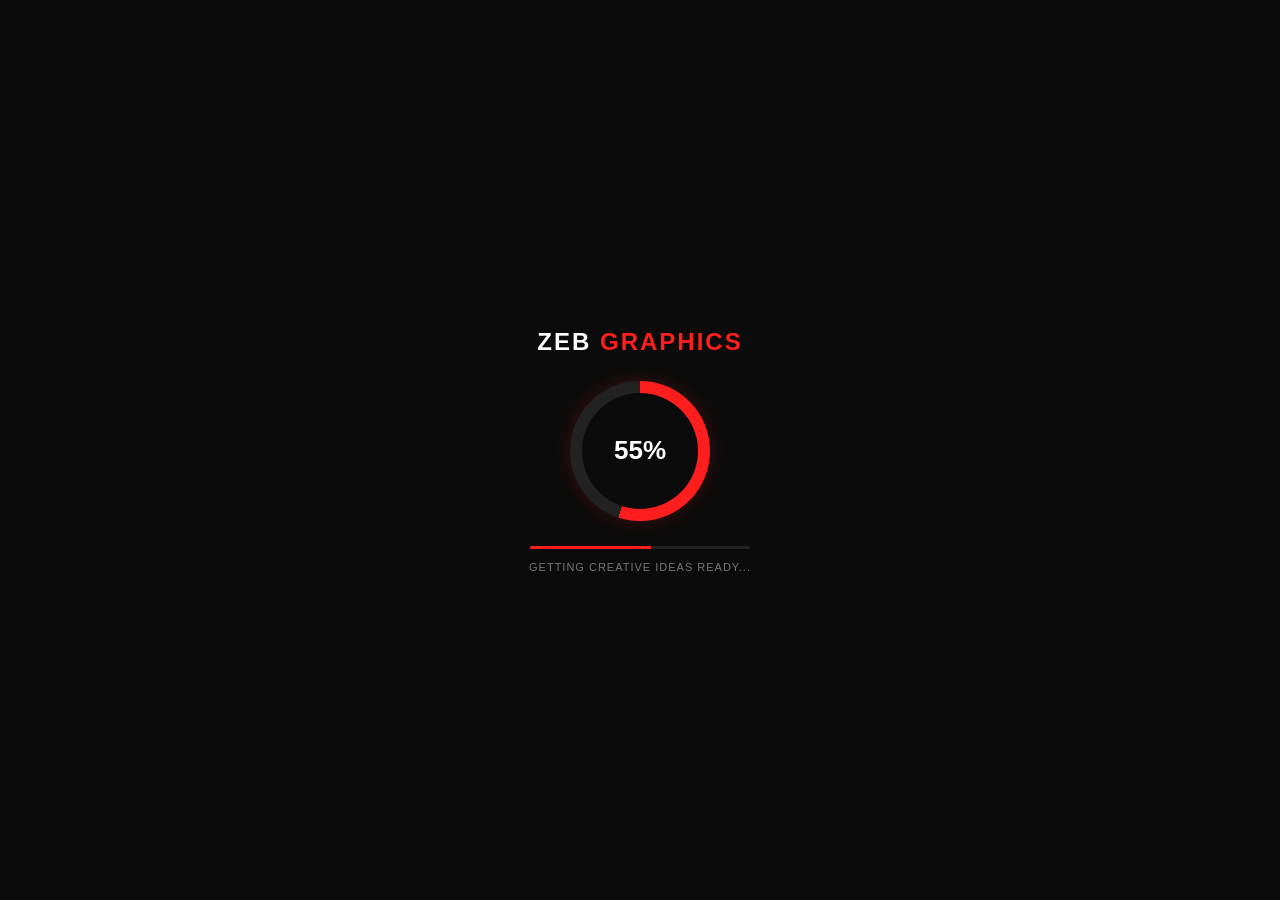
==== commit f3ac4341: "Add files via upload" ====
--- a/index.html
+++ b/index.html
@@ -3,492 +3,227 @@
 <head>
     <meta charset="UTF-8">
     <meta name="viewport" content="width=device-width, initial-scale=1.0">
-    <title>ZEB EDITOR - Portfolio & Services</title>
+    <title>Zeb Graphics - Creative Agency</title>
+    <!-- FontAwesome for Icons -->
+    <link rel="stylesheet" href="https://cdnjs.cloudflare.com/ajax/libs/font-awesome/6.4.0/css/all.min.css">
+    <!-- External CSS Link -->
     <link rel="stylesheet" href="style.css">
-    <link rel="stylesheet" href="https://cdnjs.cloudflare.com/ajax/libs/font-awesome/6.4.0/css/all.min.css">
-    <style>
-        * {
-            margin: 0;
-            padding: 0;
-            box-sizing: border-box;
-            font-family: 'Segoe UI', Tahoma, Geneva, Verdana, sans-serif;
-            scroll-behavior: smooth;
-        }
-        body {
-            padding-top: 80px;
-        }
-
-        /* Loading Screen Style (Screenshot jaisa golden glowing design) */
-        #loader-wrapper {
-            position: fixed;
-            top: 0;
-            left: 0;
-            width: 100%;
-            height: 100%;
-            background: #111;
-            display: flex;
-            flex-direction: column;
-            justify-content: center;
-            align-items: center;
-            z-index: 9999;
-            transition: opacity 0.5s ease, visibility 0.5s ease;
-        }
-        .loader-logo-icon {
-            font-size: 55px;
-            color: #e5c158;
-            text-shadow: 0 0 20px rgba(229, 193, 88, 0.6);
-            margin-bottom: 20px;
-            font-weight: bold;
-            font-style: italic;
-        }
-        .loader-bar-container {
-            width: 200px;
-            height: 4px;
-            background: rgba(255, 255, 255, 0.1);
-            border-radius: 4px;
-            overflow: hidden;
-            margin-bottom: 15px;
-        }
-        .loader-bar-fill {
-            width: 0%;
-            height: 100%;
-            background: linear-gradient(90deg, #c5a03e, #f3e5ab);
-            box-shadow: 0 0 10px #e5c158;
-            animation: fillBar 1.2s cubic-bezier(0.4, 0, 0.2, 1) forwards;
-        }
-        .loader-brand-text {
-            color: #fff;
-            font-size: 16px;
-            font-weight: 600;
-            letter-spacing: 3px;
-        }
-        @keyframes fillBar {
-            0% { width: 0%; }
-            100% { width: 100%; }
-        }
-
-        /* Sticky Header Style */
-        header {
-            position: fixed;
-            top: 0;
-            left: 0;
-            width: 100%;
-            background: #fff;
-            display: flex;
-            justify-content: space-between;
-            align-items: center;
-            padding: 15px 8%;
-            box-shadow: 0 2px 15px rgba(0,0,0,0.1);
-            z-index: 1000;
-        }
-        nav ul {
-            list-style: none;
-            display: flex;
-            gap: 25px;
-        }
-        nav ul li a {
-            text-decoration: none;
-            color: #333;
-            font-weight: 600;
-            transition: 0.3s;
-        }
-        nav ul li a:hover, nav ul li a.active {
-            color: #00c9ff;
-        }
-        .btn-admin {
-            background: #ff4757;
-            color: #fff;
-            padding: 8px 14px;
-            border-radius: 20px;
-            text-decoration: none;
-            font-size: 13px;
-            font-weight: 500;
-            transition: 0.3s;
-        }
-        .btn-admin:hover {
-            background: #e84118;
-        }
-        .header-buttons {
-            display: flex;
-            align-items: center;
-            gap: 8px;
-        }
-        .logo img {
-            height: 40px;
-            object-fit: contain;
-        }
-        /* Hero Section */
-        .hero {
-            display: flex;
-            justify-content: space-between;
-            align-items: center;
-            padding: 60px 8%;
-            background: #f4f6f9;
-        }
-        .hero-content h3 {
-            color: #00c9ff;
-            font-size: 20px;
-            margin-bottom: 10px;
-        }
-        .hero-content h1 {
-            font-size: 48px;
-            color: #111;
-            margin-bottom: 10px;
-        }
-        .badge {
-            background: #e2e8f0;
-            color: #334155;
-            padding: 5px 12px;
-            border-radius: 4px;
-            font-size: 14px;
-            font-weight: 600;
-            display: inline-block;
-            margin-bottom: 15px;
-        }
-        .hero-content p {
-            color: #666;
-            font-size: 15px;
-            margin-bottom: 25px;
-            max-width: 500px;
-        }
-        .btn-primary {
-            background: #00c9ff;
-            color: #fff;
-            padding: 12px 25px;
-            border-radius: 6px;
-            text-decoration: none;
-            font-weight: 600;
-            display: inline-flex;
-            align-items: center;
-            gap: 8px;
-        }
-        .hero-image-container {
-            position: relative;
-            width: 300px;
-            height: 300px;
-        }
-        .profile-img {
-            width: 100%;
-            height: 100%;
-            object-fit: cover;
-            border-radius: 50%;
-            border: 5px solid #00c9ff;
-        }
-        /* WhatsApp Floating Button Style */
-        .whatsapp-float {
-            position: fixed;
-            bottom: 25px;
-            right: 25px;
-            background: #25d366;
-            color: #fff;
-            width: 60px;
-            height: 60px;
-            border-radius: 50%;
-            display: flex;
-            justify-content: center;
-            align-items: center;
-            font-size: 32px;
-            box-shadow: 0 4px 15px rgba(0,0,0,0.2);
-            z-index: 1000;
-            transition: 0.3s;
-        }
-        .whatsapp-float:hover {
-            background: #20ba5a;
-            transform: scale(1.1);
-        }
-        /* Projects Section Style */
-        .projects-section {
-            padding: 60px 8%;
-            background: #fff;
-            text-align: center;
-        }
-        .projects-section h2 {
-            font-size: 32px;
-            margin-bottom: 10px;
-            color: #111;
-        }
-        .project-grid {
-            display: grid;
-            grid-template-columns: repeat(auto-fit, minmax(220px, 1fr));
-            gap: 20px;
-            margin-top: 40px;
-        }
-        .project-card {
-            background: #f8fafc;
-            border-radius: 12px;
-            overflow: hidden;
-            box-shadow: 0 4px 15px rgba(0,0,0,0.05);
-            transition: 0.3s;
-            height: 200px;
-            position: relative;
-        }
-        .project-card:hover {
-            transform: translateY(-5px);
-        }
-        .project-card img {
-            width: 100%;
-            height: 100%;
-            object-fit: cover;
-        }
-        .project-title-overlay {
-            position: absolute;
-            bottom: 0;
-            left: 0;
-            width: 100%;
-            background: rgba(0, 0, 0, 0.7);
-            color: #fff;
-            padding: 10px;
-            font-size: 14px;
-            font-weight: 600;
-            text-align: center;
-        }
-        /* Services Section Style */
-        .services-section {
-            padding: 60px 8%;
-            background: #f9f9f9;
-            text-align: center;
-        }
-        .services-section h2 {
-            font-size: 32px;
-            margin-bottom: 10px;
-            color: #111;
-        }
-        .services-grid {
-            display: grid;
-            grid-template-columns: repeat(auto-fit, minmax(220px, 1fr));
-            gap: 20px;
-            margin-top: 40px;
-        }
-        .service-card {
-            background: #fff;
-            padding: 30px 20px;
-            border-radius: 12px;
-            box-shadow: 0 4px 15px rgba(0,0,0,0.05);
-        }
-        .service-card i {
-            font-size: 36px;
-            color: #00c9ff;
-            margin-bottom: 15px;
-        }
-        .service-card h3 {
-            font-size: 18px;
-            color: #222;
-            margin-bottom: 10px;
-        }
-        .service-card p {
-            color: #666;
-            font-size: 13px;
-        }
-        /* About Section Style */
-        .about-section {
-            padding: 60px 8%;
-            background: #fff;
-            text-align: center;
-        }
-        .about-section h2 {
-            font-size: 32px;
-            margin-bottom: 20px;
-            color: #111;
-        }
-        .about-info-grid {
-            display: flex;
-            justify-content: center;
-            gap: 30px;
-            flex-wrap: wrap;
-            margin-top: 30px;
-        }
-        .about-card {
-            background: #f8fafc;
-            padding: 20px 30px;
-            border-radius: 12px;
-            box-shadow: 0 4px 15px rgba(0,0,0,0.05);
-            min-width: 250px;
-        }
-        .about-card i {
-            font-size: 24px;
-            color: #00c9ff;
-            margin-bottom: 10px;
-        }
-        .about-card h4 {
-            font-size: 16px;
-            color: #333;
-            margin-bottom: 5px;
-        }
-        .about-card p {
-            color: #666;
-            font-size: 14px;
-        }
-    </style>
 </head>
 <body>
 
-    <!-- Loading Screen Animation (Golden Glowing Style) -->
+    <!-- Loading Screen -->
     <div id="loader-wrapper">
-        <div class="loader-logo-icon">Z</div>
+        <div class="loader-logo">ZEB <span>GRAPHICS</span></div>
+        <div class="circular-loader" id="circularLoader">
+            <div class="loader-percentage" id="loaderPercentage">0%</div>
+        </div>
         <div class="loader-bar-container">
-            <div class="loader-bar-fill"></div>
-        </div>
-        <div class="loader-brand-text">ZEB EDITOR</div>
+            <div class="loader-bar" id="loaderBar"></div>
+        </div>
+        <div class="loader-text">Getting Creative Ideas Ready...</div>
     </div>
 
-    <!-- Floating WhatsApp Button -->
-    <a href="https://wa.me/923001234567" id="whatsappBtn" class="whatsapp-float" target="_blank">
-        <i class="fab fa-whatsapp"></i>
-    </a>
-
-    <!-- Sticky Header -->
+    <!-- Header -->
     <header>
-        <div class="logo">
-            <h2 id="displayLogoText">ZEB <span>EDITOR</span></h2>
+        <div class="logo-area">
+            <!-- Professional Modern Agency Logo -->
+            <img id="headerProfileImg" src="https://images.unsplash.com/photo-1626785774573-4b799315345d?auto=format&fit=crop&w=200&q=80" alt="Zeb Graphics Logo" class="profile-avatar">
+            <div class="logo">ZEB <span>GRAPHICS</span></div>
         </div>
         <nav>
             <ul>
-                <li><a href="#" class="active">Home</a></li>
-                <li><a href="#services">Services</a></li>
-                <li><a href="#projects">Projects</a></li>
-                <li><a href="#about">About</a></li>
+                <li><a onclick="showPage('home')">Home</a></li>
+                <li><a onclick="showPage('about')">About Us</a></li>
+                <li><a onclick="showPage('services')">Services</a></li>
+                <li><a onclick="showPage('portfolio')">Portfolio</a></li>
+                <li><button class="admin-nav-btn" onclick="showPage('admin')"><i class="fa-solid fa-lock"></i> Admin Panel</button></li>
             </ul>
         </nav>
-        <div class="header-buttons">
-            <a href="admin.html" class="btn-admin"><i class="fas fa-lock"></i> Admin</a>
-        </div>
     </header>
 
-    <section class="hero">
-        <div class="hero-content">
-            <h3>Hey, I Am</h3>
-            <h1 id="displayName">Mubeen Zeb</h1>
-            <span class="badge" id="displayBadge">Digital Editor & Designer</span>
-            <p id="displayDesc">Professional photo editing, logo design, video editing, and electronics repair services provider.</p>
-            <div class="hero-btns">
-                <a href="https://wa.me/923001234567" id="heroWhatsappBtn" class="btn-primary" target="_blank"><i class="fab fa-whatsapp"></i> Contact on WhatsApp</a>
+    <div class="container">
+        <!-- 1. HOME PAGE -->
+        <div id="home-page" class="page-section active">
+            <section class="hero">
+                <div class="hero-content">
+                    <div class="welcome-tag">WELCOME TO ZEB GRAPHICS</div>
+                    <h1 id="mainHeadingText">WE ARE <span>CREATIVE</span> DESIGN AGENCY</h1>
+                    <p>We turn ideas into stunning visuals and seamless experiences that inspire, engage, and elevate your brand to the next level.</p>
+                    <a onclick="showPage('services')" class="btn">GET IN TOUCH</a>
+                </div>
+                <div class="hero-image">
+                    <!-- Stunning Creative Agency Hero Image -->
+                    <img id="heroImageElement" src="https://images.unsplash.com/photo-1550745165-9bc0b252726f?auto=format&fit=crop&w=600&q=80" alt="Hero Image">
+                </div>
+            </section>
+        </div>
+
+        <!-- 2. ABOUT US PAGE -->
+        <div id="about-page" class="page-section">
+            <section class="about-section">
+                <div class="about-image">
+                    <!-- Stunning Professional About Us Creative Graphic Image -->
+                    <img id="robotImageElement" src="https://images.unsplash.com/photo-1542744094-24638eff58bb?auto=format&fit=crop&w=600&q=80" alt="Creative Agency Team Work">
+                </div>
+                <div class="about-content">
+                    <div class="about-tag">ABOUT US</div>
+                    <h2>We Bring <span>Creative</span> Ideas To Life.</h2>
+                    <span class="sub-heading">We love Creating</span>
+                    <p>Your ideas deserve more than just good design — they deserve attention, emotion, and results. We combine creativity, innovation, and strategy to transform your ideas into unique digital experiences that captivate audiences and grow your business.</p>
+                    <a onclick="showPage('services')" class="btn">EXPLORE SERVICES</a>
+                </div>
+            </section>
+        </div>
+
+        <!-- 3. SERVICES PAGE -->
+        <div id="services-page" class="page-section">
+            <h2 class="section-title">Our <span>Services</span></h2>
+            <div class="grid-container">
+                <div class="card">
+                    <i class="fa-solid fa-palette"></i>
+                    <h3>Brand Identity & UI/UX</h3>
+                    <p>Creating unique visual branding, logos, and seamless user interface experiences for digital platforms.</p>
+                </div>
+                <div class="card">
+                    <i class="fa-solid fa-code"></i>
+                    <h3>Web Development</h3>
+                    <p>Building high-performance, responsive websites tailored to your exact business objectives.</p>
+                </div>
+                <div class="card">
+                    <i class="fa-solid fa-bullhorn"></i>
+                    <h3>Digital Marketing</h3>
+                    <p>Strategic campaigns and social media management to expand your brand reach and audience engagement.</p>
+                </div>
             </div>
         </div>
-        <div class="hero-image-container">
-            <img src="your-photo.png" alt="Mubeen Zeb" class="profile-img" id="displayPhoto">
-        </div>
-    </section>
-
-    <!-- Services Section -->
-    <section class="services-section" id="services">
-        <h2>My Services</h2>
-        <div class="services-grid">
-            <div class="service-card">
-                <i class="fas fa-paint-brush"></i>
-                <h3 id="s1Title">Graphic Design</h3>
-                <p>Professional logo designs and vector graphics.</p>
+
+        <!-- 4. PORTFOLIO PAGE -->
+        <div id="portfolio-page" class="page-section">
+            <h2 class="section-title">Our <span>Portfolio</span></h2>
+            <div class="grid-container">
+                <div class="card">
+                    <i class="fa-solid fa-laptop-code"></i>
+                    <h3>Cyber Agency Portal</h3>
+                    <p>A futuristic dark-mode tech agency template built with precision and rich creative layouts.</p>
+                </div>
+                <div class="card">
+                    <i class="fa-solid fa-robot"></i>
+                    <h3>AI Robotic Concept</h3>
+                    <p>Advanced digital art conceptualization blending high-tech machinery with elegant aesthetics.</p>
+                </div>
+                <div class="card">
+                    <i class="fa-solid fa-mobile-screen"></i>
+                    <h3>Mobile Application UI</h3>
+                    <p>Sleek, user-friendly mobile designs optimized for cross-platform performance.</p>
+                </div>
             </div>
-            <div class="service-card">
-                <i class="fas fa-image"></i>
-                <h3 id="s2Title">Photo Editing</h3>
-                <p>High quality photo retouching and color grading.</p>
+        </div>
+
+        <!-- 5. ADMIN PANEL PAGE -->
+        <div id="admin-page" class="page-section">
+            <div class="admin-panel">
+                <h2>Zeb Graphics Admin Panel</h2>
+                
+                <div class="form-group">
+                    <label>Update Website Main Heading</label>
+                    <input type="text" id="headingInput" placeholder="Enter new heading...">
+                </div>
+
+                <div class="form-group" style="margin-top: 20px;">
+                    <label>Upload Custom Logo from Phone / Computer</label>
+                    <input type="file" id="logoFileInput" accept="image/*" style="width: 100%; padding: 10px; background: #222; border: 1px solid #444; color: #fff; border-radius: 5px; cursor: pointer;">
+                </div>
+
+                <button class="btn" style="width: 100%; text-align: center; margin: 20px 0 15px 0;" onclick="saveAdminChanges()">Save Changes</button>
+                <button class="btn" style="width: 100%; text-align: center; border-color: #555; color: #aaa;" onclick="showPage('home')">Back to Home Page</button>
             </div>
-            <div class="service-card">
-                <i class="fas fa-video"></i>
-                <h3 id="s3Title">Video Editing</h3>
-                <p>Engaging video cuts and CapCut lyrical videos.</p>
-            </div>
-            <div class="service-card">
-                <i class="fas fa-tools"></i>
-                <h3 id="s4Title">Electronics Repair</h3>
-                <p>Reliable stabilizer, UPS, and appliance repairing.</p>
-            </div>
-        </div>
-    </section>
-
-    <!-- Projects Section -->
-    <section class="projects-section" id="projects">
-        <h2>My Projects</h2>
-        <div class="project-grid">
-            <div class="project-card">
-                <img src="project1.png" id="p1Img" alt="Project">
-                <div class="project-title-overlay" id="p1Title">Logo Design Project</div>
-            </div>
-            <div class="project-card">
-                <img src="project2.png" id="p2Img" alt="Project">
-                <div class="project-title-overlay" id="p2Title">Video Editing Project</div>
-            </div>
-            <div class="project-card">
-                <img src="project3.png" id="p3Img" alt="Project">
-                <div class="project-title-overlay" id="p3Title">Photo Retouching</div>
-            </div>
-            <div class="project-card">
-                <img src="project4.png" id="p4Img" alt="Project">
-                <div class="project-title-overlay" id="p4Title">Electronics Repair Work</div>
-            </div>
-        </div>
-    </section>
-
-    <!-- About Section -->
-    <section class="about-section" id="about">
-        <h2>About Me & Contact</h2>
-        <div class="about-info-grid">
-            <div class="about-card">
-                <i class="fas fa-phone-alt"></i>
-                <h4>Phone Number</h4>
-                <p id="displayPhone">+92 300 1234567</p>
-            </div>
-            <div class="about-card">
-                <i class="fas fa-envelope"></i>
-                <h4>Email Address</h4>
-                <p id="displayEmail">mubeenzeb@email.com</p>
-            </div>
-            <div class="about-card">
-                <i class="fas fa-map-marker-alt"></i>
-                <h4>Address</h4>
-                <p id="displayAddress">Mardan Road, Swabi</p>
-            </div>
-        </div>
-    </section>
-
+        </div>
+    </div>
+
+    <!-- Floating WhatsApp Button -->
+    <a href="https://wa.me/923275652796" target="_blank" class="whatsapp-float" title="Chat on WhatsApp">
+        <i class="fa-brands fa-whatsapp"></i>
+    </a>
+
+    <!-- Scripts -->
     <script>
-        // Loader Script
-        window.addEventListener('load', function() {
-            setTimeout(function() {
-                let loader = document.getElementById('loader-wrapper');
-                loader.style.opacity = '0';
-                loader.style.visibility = 'hidden';
-            }, 1300);
+        // Load saved data permanently when website opens
+        window.addEventListener('DOMContentLoaded', () => {
+            const savedHeading = localStorage.getItem('zeb_heading');
+            if(savedHeading) {
+                document.getElementById('mainHeadingText').innerHTML = savedHeading;
+            }
+
+            const savedLogo = localStorage.getItem('zeb_logo');
+            if(savedLogo) {
+                document.getElementById('headerProfileImg').src = savedLogo;
+            }
         });
 
-        // Data loading from LocalStorage
-        if(localStorage.getItem('zeb_name')) document.getElementById('displayName').innerText = localStorage.getItem('zeb_name');
-        if(localStorage.getItem('zeb_badge')) document.getElementById('displayBadge').innerText = localStorage.getItem('zeb_badge');
-        if(localStorage.getItem('zeb_desc')) document.getElementById('displayDesc').innerText = localStorage.getItem('zeb_desc');
-        
-        if(localStorage.getItem('zeb_logo')) {
-            let logoVal = localStorage.getItem('zeb_logo');
-            document.querySelector('.logo').innerHTML = `<img src="${logoVal}" alt="Logo">`;
+        function showPage(pageId) {
+            document.querySelectorAll('.page-section').forEach(section => {
+                section.classList.remove('active');
+            });
+            
+            if(pageId === 'home') {
+                document.getElementById('home-page').classList.add('active');
+            } else if(pageId === 'about') {
+                document.getElementById('about-page').classList.add('active');
+            } else if(pageId === 'services') {
+                document.getElementById('services-page').classList.add('active');
+            } else if(pageId === 'portfolio') {
+                document.getElementById('portfolio-page').classList.add('active');
+            } else if(pageId === 'admin') {
+                document.getElementById('admin-page').classList.add('active');
+            }
+            window.scrollTo(0, 0);
         }
-        if(localStorage.getItem('zeb_photo')) {
-            let photoVal = localStorage.getItem('zeb_photo');
-            document.getElementById('displayPhoto').src = photoVal;
+
+        function saveAdminChanges() {
+            const newHeading = document.getElementById('headingInput').value;
+            if(newHeading) {
+                document.getElementById('mainHeadingText').innerHTML = newHeading;
+                localStorage.setItem('zeb_heading', newHeading);
+            }
+
+            const fileInput = document.getElementById('logoFileInput');
+            if (fileInput.files && fileInput.files[0]) {
+                const reader = new FileReader();
+                reader.onload = function(e) {
+                    const base64Image = e.target.result;
+                    document.getElementById('headerProfileImg').src = base64Image;
+                    localStorage.setItem('zeb_logo', base64Image);
+                    alert('Logo and settings updated permanently!');
+                    showPage('home');
+                };
+                reader.readAsDataURL(fileInput.files[0]);
+            } else {
+                alert('Changes saved successfully!');
+                showPage('home');
+            }
         }
 
-        if(localStorage.getItem('zeb_phone')) document.getElementById('displayPhone').innerText = localStorage.getItem('zeb_phone');
-        if(localStorage.getItem('zeb_email')) document.getElementById('displayEmail').innerText = localStorage.getItem('zeb_email');
-        if(localStorage.getItem('zeb_address')) document.getElementById('displayAddress').innerText = localStorage.getItem('zeb_address');
-
-        // WhatsApp link dynamic setup
-        if(localStorage.getItem('zeb_whatsapp')) {
-            let waNum = localStorage.getItem('zeb_whatsapp');
-            document.getElementById('whatsappBtn').href = `https://wa.me/${waNum}`;
-            document.getElementById('heroWhatsappBtn').href = `https://wa.me/${waNum}`;
-        }
-
-        if(localStorage.getItem('zeb_s1t')) document.getElementById('s1Title').innerText = localStorage.getItem('zeb_s1t');
-        if(localStorage.getItem('zeb_s2t')) document.getElementById('s2Title').innerText = localStorage.getItem('zeb_s2t');
-        if(localStorage.getItem('zeb_s3t')) document.getElementById('s3Title').innerText = localStorage.getItem('zeb_s3t');
-        if(localStorage.getItem('zeb_s4t')) document.getElementById('s4Title').innerText = localStorage.getItem('zeb_s4t');
-
-        if(localStorage.getItem('zeb_p1t')) document.getElementById('p1Title').innerText = localStorage.getItem('zeb_p1t');
-        if(localStorage.getItem('zeb_p1i')) document.getElementById('p1Img').src = localStorage.getItem('zeb_p1i');
-        if(localStorage.getItem('zeb_p2t')) document.getElementById('p2Title').innerText = localStorage.getItem('zeb_p2t');
-        if(localStorage.getItem('zeb_p2i')) document.getElementById('p2Img').src = localStorage.getItem('zeb_p2i');
-        if(localStorage.getItem('zeb_p3t')) document.getElementById('p3Title').innerText = localStorage.getItem('zeb_p3t');
-        if(localStorage.getItem('zeb_p3i')) document.getElementById('p3Img').src = localStorage.getItem('zeb_p3i');
-        if(localStorage.getItem('zeb_p4t')) document.getElementById('p4Title').innerText = localStorage.getItem('zeb_p4t');
-        if(localStorage.getItem('zeb_p4i')) document.getElementById('p4Img').src = localStorage.getItem('zeb_p4i');
+        let width = 0;
+        const loaderBar = document.getElementById('loaderBar');
+        const loaderPercentage = document.getElementById('loaderPercentage');
+        const circularLoader = document.getElementById('circularLoader');
+        const loaderWrapper = document.getElementById('loader-wrapper');
+
+        const loadingInterval = setInterval(() => {
+            if (width >= 100) {
+                clearInterval(loadingInterval);
+                loaderWrapper.style.opacity = '0';
+                setTimeout(() => {
+                    loaderWrapper.style.display = 'none';
+                }, 500);
+            } else {
+                width++;
+                loaderBar.style.width = width + '%';
+                loaderPercentage.innerText = width + '%';
+                let deg = (width / 100) * 360;
+                circularLoader.style.background = `conic-gradient(#ff1e1e ${deg}deg, #222 ${deg}deg)`;
+            }
+        }, 20);
     </script>
 </body>
 </html>
--- a/style.css
+++ b/style.css
@@ -6,272 +6,467 @@
 }
 
 body {
-    background-color: #f9f9f9;
-    color: #333;
-}
-
-/* Header Styles */
+    background-color: #0b0b0b;
+    color: #ffffff;
+    overflow-x: hidden;
+}
+
+/* --- Loading Screen Styles --- */
+#loader-wrapper {
+    position: fixed;
+    top: 0;
+    left: 0;
+    width: 100%;
+    height: 100%;
+    background-color: #0b0b0b;
+    display: flex;
+    flex-direction: column;
+    justify-content: center;
+    align-items: center;
+    z-index: 9999;
+    transition: opacity 0.5s ease;
+}
+
+.loader-logo {
+    font-size: 24px;
+    font-weight: bold;
+    letter-spacing: 2px;
+    color: #ffffff;
+    margin-bottom: 25px;
+}
+
+.loader-logo span {
+    color: #ff1e1e;
+}
+
+.circular-loader {
+    position: relative;
+    width: 140px;
+    height: 140px;
+    border-radius: 50%;
+    background: conic-gradient(#ff1e1e 0deg, #222 0deg);
+    display: flex;
+    justify-content: center;
+    align-items: center;
+    box-shadow: 0 0 20px rgba(255, 30, 30, 0.2);
+}
+
+.circular-loader::before {
+    content: '';
+    position: absolute;
+    width: 116px;
+    height: 116px;
+    background-color: #0b0b0b;
+    border-radius: 50%;
+}
+
+.loader-percentage {
+    position: relative;
+    font-size: 26px;
+    font-weight: bold;
+    color: #ffffff;
+}
+
+.loader-bar-container {
+    width: 220px;
+    height: 3px;
+    background-color: #222;
+    border-radius: 2px;
+    margin-top: 25px;
+    overflow: hidden;
+}
+
+.loader-bar {
+    width: 0%;
+    height: 100%;
+    background-color: #ff1e1e;
+    transition: width 0.1s linear;
+}
+
+.loader-text {
+    margin-top: 12px;
+    font-size: 11px;
+    letter-spacing: 1px;
+    color: #777;
+    text-transform: uppercase;
+}
+
+/* --- Website Header --- */
 header {
     display: flex;
     justify-content: space-between;
     align-items: center;
-    padding: 15px 5%;
-    background: #fff;
-    box-shadow: 0 2px 10px rgba(0,0,0,0.05);
-    flex-wrap: wrap;
-    gap: 10px;
-}
-
-.logo h2 {
-    font-size: 22px;
-    color: #111;
-    line-height: 1.1;
+    padding: 20px 50px;
+    border-bottom: 1px solid #1a1a1a;
+}
+
+.logo-area {
+    display: flex;
+    align-items: center;
+    gap: 12px;
+}
+
+.profile-avatar {
+    width: 40px;
+    height: 40px;
+    border-radius: 50%;
+    object-fit: cover;
+    border: 1px solid #ff1e1e;
+}
+
+.logo {
+    font-size: 20px;
+    font-weight: bold;
+    letter-spacing: 1px;
 }
 
 .logo span {
-    color: #00c9ff;
+    color: #ff1e1e;
+}
+
+nav ul {
+    display: flex;
+    list-style: none;
+    gap: 30px;
+    align-items: center;
+}
+
+nav ul li a {
+    color: #aaa;
+    text-decoration: none;
+    font-size: 14px;
+    transition: color 0.3s;
+    cursor: pointer;
+}
+
+nav ul li a:hover {
+    color: #ff1e1e;
+}
+
+.admin-nav-btn {
+    background-color: transparent;
+    border: 1px solid #ff1e1e;
+    color: #fff;
+    padding: 6px 15px;
+    font-size: 13px;
+    border-radius: 3px;
+    cursor: pointer;
+    transition: 0.3s;
+}
+
+.admin-nav-btn:hover {
+    background-color: #ff1e1e;
+}
+
+/* --- Container --- */
+.container {
+    max-width: 1200px;
+    margin: 0 auto;
+    padding: 40px 20px;
+}
+
+/* --- Page Sections Visibility --- */
+.page-section {
+    display: none;
+}
+
+.page-section.active {
     display: block;
 }
 
-nav ul {
-    display: flex;
-    list-style: none;
-    gap: 20px;
-}
-
-nav ul li a {
+/* --- Hero Section --- */
+.hero {
+    display: flex;
+    justify-content: space-between;
+    align-items: center;
+    padding: 40px 0;
+    border-bottom: 1px solid #1a1a1a;
+    gap: 40px;
+}
+
+.hero-content {
+    max-width: 550px;
+}
+
+.welcome-tag {
+    color: #ff1e1e;
+    font-size: 12px;
+    letter-spacing: 2px;
+    text-transform: uppercase;
+    margin-bottom: 15px;
+}
+
+.hero h1 {
+    font-size: 44px;
+    line-height: 1.15;
+    margin-bottom: 20px;
+    font-weight: 700;
+}
+
+.hero h1 span {
+    color: #ff1e1e;
+}
+
+.hero p {
+    color: #888;
+    font-size: 15px;
+    line-height: 1.6;
+    margin-bottom: 25px;
+}
+
+.btn {
+    display: inline-block;
+    padding: 12px 25px;
+    border: 1px solid #ff1e1e;
+    color: #ffffff;
     text-decoration: none;
-    color: #555;
-    font-weight: 500;
+    font-size: 12px;
+    letter-spacing: 1px;
+    text-transform: uppercase;
+    transition: background 0.3s, color 0.3s;
+    cursor: pointer;
+    background: transparent;
+}
+
+.btn:hover {
+    background-color: #ff1e1e;
+    color: #fff;
+}
+
+.hero-image img, .about-image img {
+    width: 100%;
+    max-width: 420px;
+    height: auto;
+    border-radius: 6px;
+    display: block;
+    object-fit: cover;
+    box-shadow: 0 0 20px rgba(255, 30, 30, 0.1);
+}
+
+/* --- About Section --- */
+.about-section {
+    display: flex;
+    justify-content: space-between;
+    align-items: center;
+    padding: 40px 0;
+    gap: 40px;
+}
+
+.about-content {
+    max-width: 550px;
+}
+
+.about-tag {
+    color: #ff1e1e;
+    font-size: 11px;
+    letter-spacing: 2px;
+    text-transform: uppercase;
+    margin-bottom: 10px;
+}
+
+.about-content h2 {
+    font-size: 36px;
+    line-height: 1.2;
+    margin-bottom: 15px;
+}
+
+.about-content h2 span {
+    color: #ff1e1e;
+}
+
+.sub-heading {
+    color: #ff1e1e;
+    font-size: 13px;
+    margin-bottom: 15px;
+    display: block;
+}
+
+.about-content p {
+    color: #888;
     font-size: 14px;
-    transition: 0.3s;
-}
-
-nav ul li a.active, nav ul li a:hover {
-    color: #00c9ff;
-}
-
-.header-buttons {
-    display: flex;
-    align-items: center;
-    gap: 8px;
-}
-
-.btn-cv {
-    background: #0f172a;
-    color: #fff;
-    padding: 8px 15px;
-    border-radius: 20px;
-    text-decoration: none;
-    font-size: 13px;
-    font-weight: 500;
-}
-
-.btn-admin {
-    background: #ff4757;
-    color: #fff;
-    padding: 8px 14px;
-    border-radius: 20px;
-    text-decoration: none;
-    font-size: 13px;
-    font-weight: 500;
-    transition: 0.3s;
-}
-
-.btn-admin:hover {
-    background: #e84118;
-}
-
-/* Hero Section */
-.hero {
-    display: flex;
-    flex-direction: column-reverse;
-    align-items: center;
-    text-align: center;
-    padding: 30px 5%;
-    position: relative;
-    overflow: hidden;
-}
-
-.hero-content {
-    width: 100%;
-    z-index: 2;
-    margin-top: 25px;
-}
-
-.hero-content h3 {
-    font-size: 22px;
-    font-weight: 400;
-    color: #444;
-}
-
-.hero-content h1 {
-    font-size: 38px;
-    color: #111;
-    margin: 5px 0;
-    font-weight: 700;
-}
-
-.badge {
-    display: inline-block;
-    background: #e0f7fa;
-    color: #00838f;
-    padding: 5px 12px;
-    border-radius: 15px;
-    font-size: 13px;
-    font-weight: 600;
-    margin-bottom: 12px;
-}
-
-.hero-content p {
-    color: #666;
-    font-size: 14px;
-    line-align: 1.5;
-    max-width: 100%;
-    margin: 0 auto 20px auto;
-}
-
-.btn-primary {
-    display: inline-block;
-    background: #00c9ff;
-    color: #fff;
-    padding: 10px 25px;
-    border-radius: 25px;
-    text-decoration: none;
-    font-weight: 600;
-    box-shadow: 0 4px 15px rgba(0, 201, 255, 0.4);
-}
-
-/* Hero Image & Shape Background */
-.hero-image-container {
-    width: 100%;
-    position: relative;
-    display: flex;
-    justify-content: center;
-    align-items: center;
-    min-height: 280px;
-}
-
-.shape-bg {
-    position: absolute;
-    width: 300px;
-    height: 250px;
-    background: linear-gradient(135deg, #00c9ff 0%, #92fe9d 100%);
-    border-radius: 30% 70% 70% 30% / 30% 30% 70% 70%;
-    z-index: 1;
-}
-
-.profile-img {
-    width: 200px;
-    position: relative;
-    z-index: 2;
-    border-radius: 20px;
-}
-
-/* Social Icons Floating Box */
-.social-icons {
-    position: absolute;
-    bottom: -10px;
-    background: #fff;
-    padding: 8px 20px;
-    border-radius: 30px;
-    display: flex;
-    gap: 12px;
-    box-shadow: 0 5px 20px rgba(0,0,0,0.1);
-    z-index: 3;
-}
-
-.social-icons a {
-    color: #555;
-    font-size: 14px;
-    transition: 0.3s;
-}
-
-.social-icons a:hover {
-    color: #00c9ff;
-}
-
-/* Projects Section */
-.projects {
-    padding: 40px 5%;
-    background: #fff;
-}
-
+    line-height: 1.7;
+    margin-bottom: 25px;
+}
+
+/* --- Services & Portfolio Styles --- */
 .section-title {
     text-align: center;
-    margin-bottom: 30px;
+    font-size: 36px;
+    margin-bottom: 40px;
+    color: #fff;
 }
 
 .section-title span {
-    color: #00c9ff;
-    font-weight: 600;
-    text-transform: uppercase;
-    font-size: 12px;
-    letter-spacing: 1px;
-}
-
-.section-title h2 {
-    font-size: 26px;
-    color: #111;
-    margin-top: 5px;
-}
-
-.project-grid {
+    color: #ff1e1e;
+}
+
+.grid-container {
     display: grid;
-    grid-template-columns: repeat(auto-fit, minmax(200px, 1fr));
-    gap: 15px;
-}
-
-.project-card {
-    height: 160px;
-    border-radius: 12px;
-    overflow: hidden;
-    box-shadow: 0 4px 15px rgba(0,0,0,0.08);
-}
-
-.project-img-placeholder {
+    grid-template-columns: repeat(auto-fit, minmax(300px, 1fr));
+    gap: 30px;
+}
+
+.card {
+    background-color: #121212;
+    border: 1px solid #222;
+    padding: 30px;
+    border-radius: 8px;
+    transition: 0.3s;
+}
+
+.card:hover {
+    border-color: #ff1e1e;
+    transform: translateY(-5px);
+}
+
+.card i {
+    font-size: 36px;
+    color: #ff1e1e;
+    margin-bottom: 20px;
+}
+
+.card h3 {
+    font-size: 20px;
+    margin-bottom: 15px;
+}
+
+.card p {
+    color: #888;
+    font-size: 14px;
+    line-height: 1.5;
+}
+
+/* --- Admin Panel Styles --- */
+.admin-panel {
+    background-color: #121212;
+    border: 1px solid #222;
+    padding: 40px;
+    border-radius: 8px;
+    max-width: 650px;
+    margin: 20px auto;
+    box-shadow: 0 0 30px rgba(0,0,0,0.5);
+}
+
+.admin-panel h2 {
+    color: #ff1e1e;
+    font-size: 24px;
+    margin-bottom: 25px;
+    text-align: center;
+}
+
+.form-group {
+    margin-bottom: 20px;
+}
+
+.form-group label {
+    display: block;
+    font-size: 13px;
+    color: #ccc;
+    margin-bottom: 8px;
+}
+
+.form-group input, .form-group textarea {
     width: 100%;
-    height: 100%;
-    display: flex;
-    align-items: center;
+    padding: 12px;
+    background-color: #1a1a1a;
+    border: 1px solid #333;
+    color: #fff;
+    border-radius: 4px;
+    font-size: 14px;
+}
+
+.form-group input:focus, .form-group textarea:focus {
+    border-color: #ff1e1e;
+    outline: none;
+}
+
+/* --- Floating WhatsApp Button --- */
+.whatsapp-float {
+    position: fixed;
+    bottom: 30px;
+    right: 30px;
+    background-color: #25d366;
+    color: #fff;
+    width: 55px;
+    height: 55px;
+    border-radius: 50%;
+    display: flex;
     justify-content: center;
-    color: #fff;
-    font-size: 16px;
-    font-weight: bold;
-    text-shadow: 0 2px 4px rgba(0,0,0,0.2);
-}
-
-/* PC / Laptop Screens ke liye Media Query */
-@media (min-width: 992px) {
+    align-items: center;
+    font-size: 30px;
+    box-shadow: 0 4px 15px rgba(0,0,0,0.4);
+    z-index: 1000;
+    transition: transform 0.3s;
+    text-decoration: none;
+}
+
+.whatsapp-float:hover {
+    transform: scale(1.1);
+}
+
+/* --- Responsive Design for Mobile --- */
+@media (max-width: 768px) {
     header {
-        padding: 20px 8%;
-    }
-    .hero {
-        flex-direction: row;
-        justify-content: space-between;
-        text-align: left;
-        padding: 50px 8%;
-        min-height: 80vh;
-    }
-    .hero-content {
-        margin-top: 0;
-        flex: 1;
-    }
-    .hero-content p {
-        margin: 0 0 25px 0;
-    }
-    .hero-image-container {
-        flex: 1;
-        min-height: 350px;
-    }
-    .shape-bg {
-        width: 450px;
-        height: 350px;
-    }
-    .profile-img {
-        width: 260px;
-    }
-    .projects {
-        padding: 50px 8%;
-    }
-}
+        padding: 15px 20px;
+        flex-direction: column;
+        gap: 15px;
+        text-align: center;
+    }
+
+    nav ul {
+        gap: 12px;
+        justify-content: center;
+        flex-wrap: wrap;
+    }
+
+    .hero, .about-section {
+        flex-direction: column;
+        text-align: center;
+        padding: 30px 0;
+        gap: 25px;
+    }
+
+    .hero-content, .about-content {
+        max-width: 100%;
+    }
+
+    .hero h1 {
+        font-size: 32px;
+    }
+
+    .about-content h2 {
+        font-size: 28px;
+    }
+
+    .about-section {
+        flex-direction: column-reverse;
+    }
+
+    .admin-panel {
+        padding: 20px;
+        margin: 10px;
+    }
+}
+.upload-box {
+    border: 2px dashed #333;
+    padding: 15px;
+    text-align: center;
+    border-radius: 4px;
+    background-color: #1a1a1a;
+    cursor: pointer;
+    color: #aaa;
+    font-size: 13px;
+    display: flex;
+    align-items: center;
+    justify-content: center;
+    gap: 10px;
+    transition: 0.3s;
+}
+.upload-box:hover {
+    border-color: #ff1e1e;
+    color: #fff;
+}
+.upload-box i {
+    color: #ff1e1e;
+    font-size: 18px;
+}
